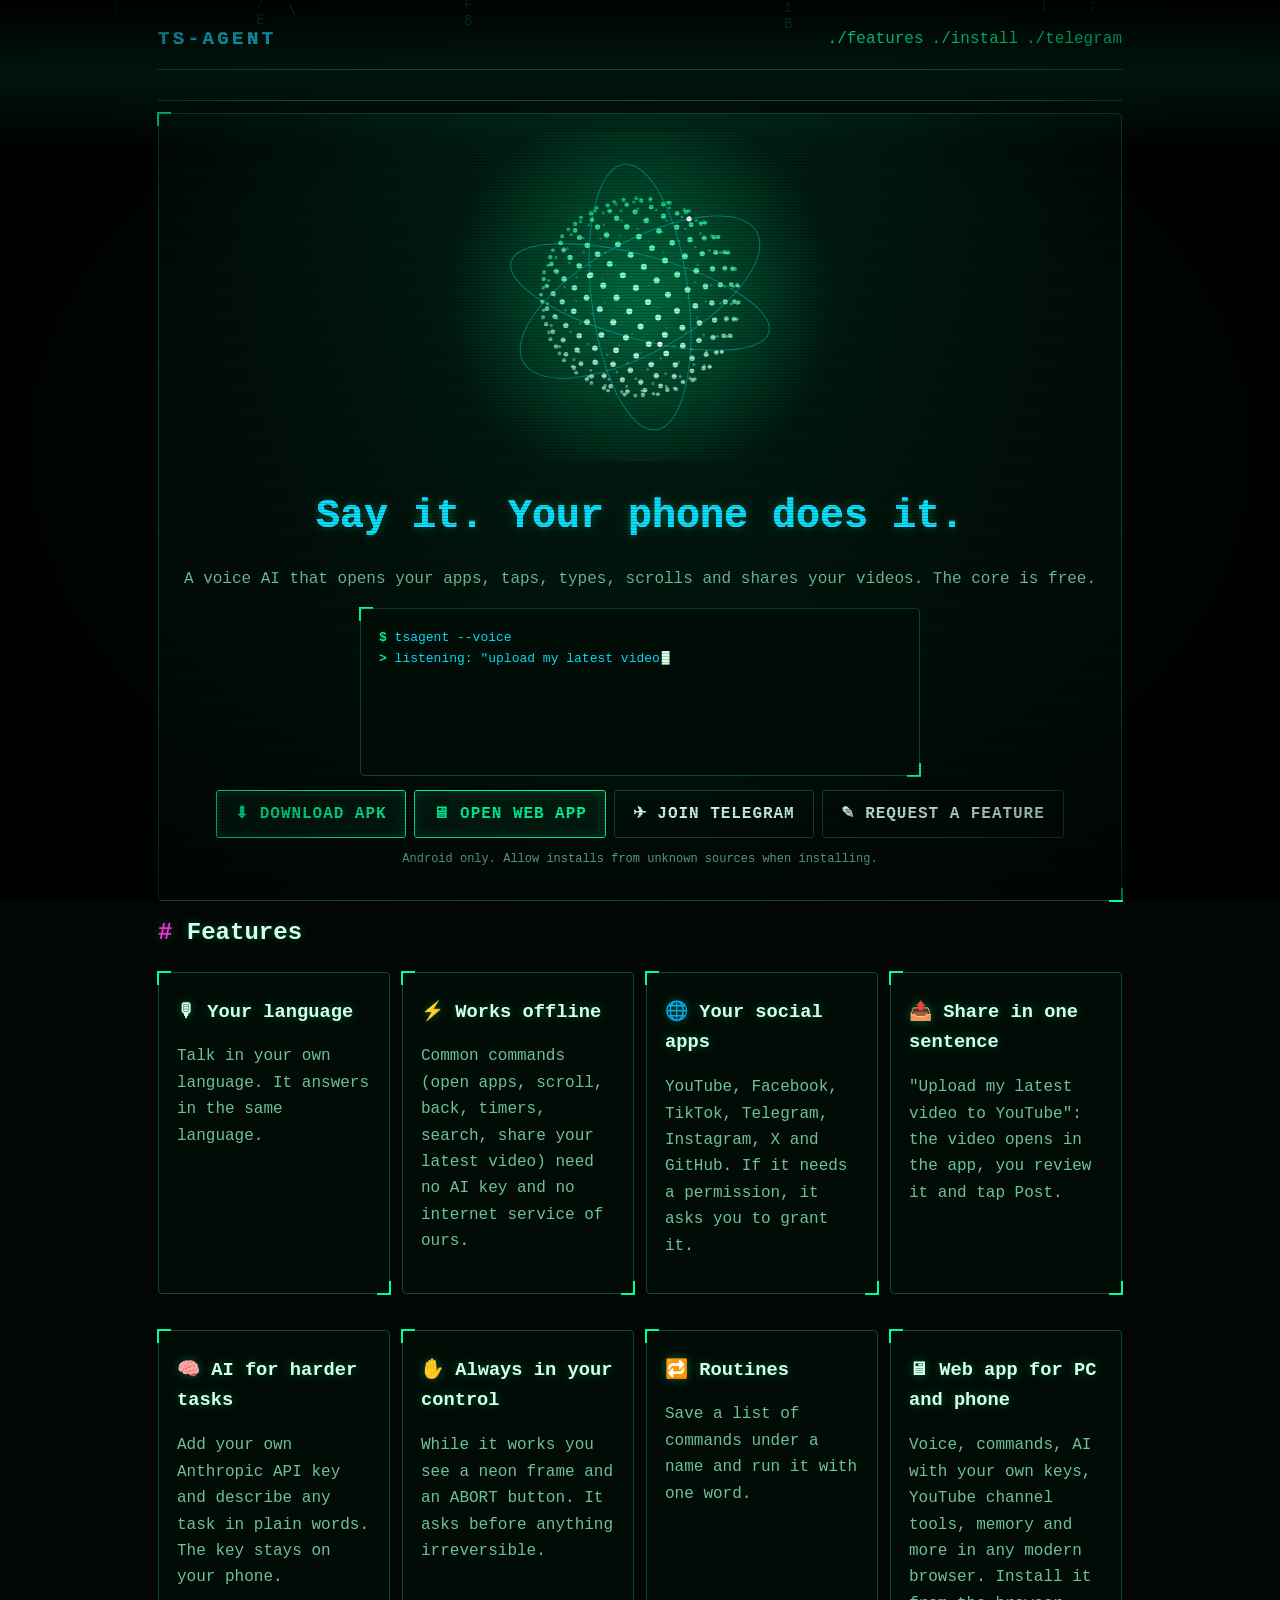
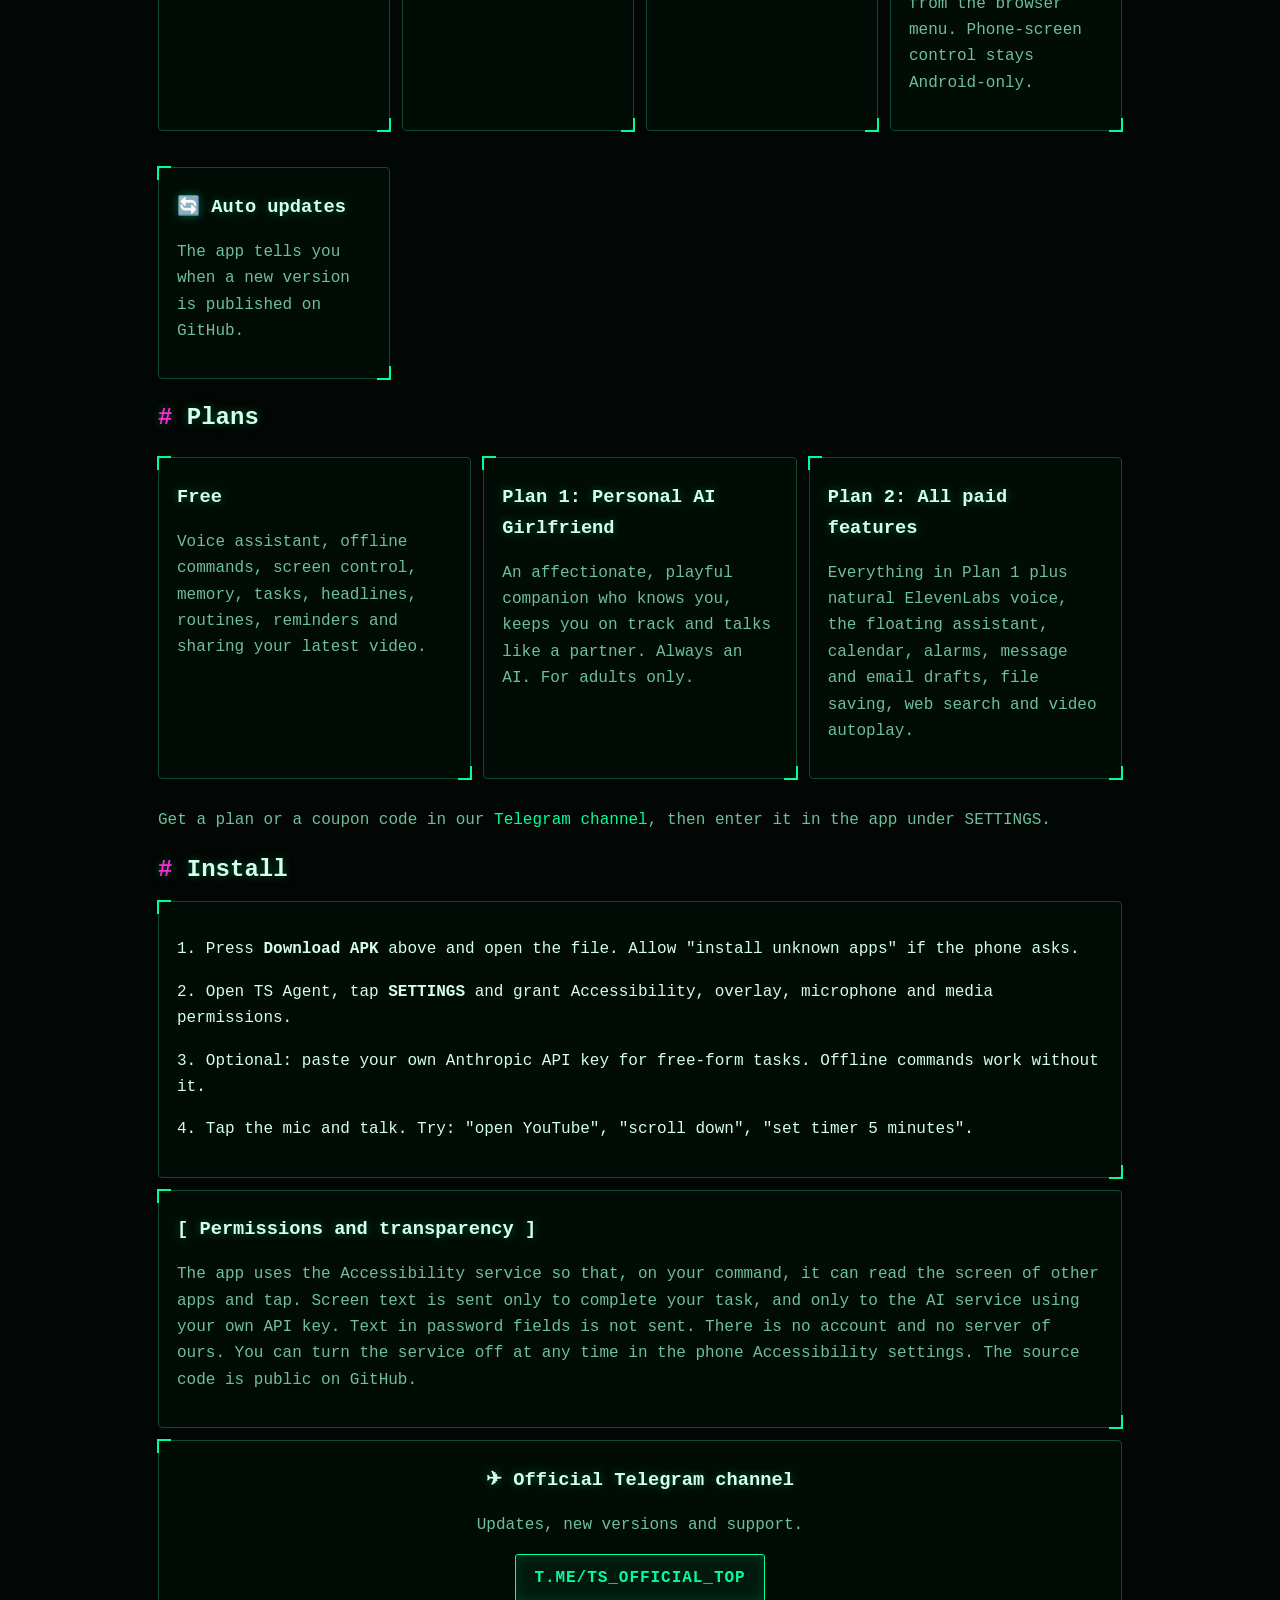
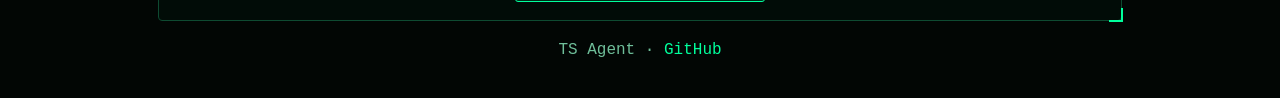
==== docs/index.html @ 76998b02 "full fixed build" ====
<!doctype html><html lang="en"><head><meta charset="utf-8"><meta name="viewport" content="width=device-width,initial-scale=1"><meta name="theme-color" content="#020604">
<link rel="icon" href="logo.png">
<title>TS Agent - voice AI for your phone</title>
<style>
:root{--line:#0e4a31;--tx:#d4ffe8;--mut:#6fbf9a;--cy:#00ff9c;--pk:#ff2bd6;--vi:#00e5ff;--gr:#00e5ff;--rd:#ff3b5c;--am:#ffb02e}
*{box-sizing:border-box}
html{scroll-behavior:smooth}
body{margin:0;font-family:ui-monospace,SFMono-Regular,Menlo,Consolas,"Courier New",monospace;color:var(--tx);background:#020604;min-height:100vh;line-height:1.65}
body:before{content:"";position:fixed;inset:0;pointer-events:none;z-index:40;background:radial-gradient(ellipse at center,transparent 55%,rgba(0,0,0,.75))}
#rain{position:fixed;inset:0;z-index:-2;opacity:.2}
.scan{position:fixed;inset:0;pointer-events:none;z-index:50;background:repeating-linear-gradient(0deg,rgba(0,0,0,.2) 0 1px,transparent 1px 3px)}
.scan:after{content:"";position:absolute;left:0;right:0;height:150px;background:linear-gradient(transparent,rgba(0,255,156,.08),transparent);animation:sweep 6s linear infinite}
@keyframes sweep{from{top:-150px}to{top:100%}}
a{color:var(--cy);text-decoration:none}a:hover{text-shadow:0 0 8px var(--cy)}
.wrap{max-width:1000px;margin:0 auto;padding:18px}
h1,h2,h3{margin:.3em 0;text-shadow:0 0 10px rgba(0,255,156,.35)}
h2:before{content:"# ";color:var(--pk)}
.mut{color:var(--mut)}
.card{background:rgba(2,14,9,.88);border:1px solid var(--line);border-radius:4px;padding:18px;margin:12px 0;position:relative;transition:.25s}
.card:before,.card:after{content:"";position:absolute;width:12px;height:12px;border:2px solid var(--cy);pointer-events:none}
.card:before{top:-2px;left:-2px;border-right:0;border-bottom:0}
.card:after{bottom:-2px;right:-2px;border-left:0;border-top:0}
.card:hover{border-color:var(--cy);box-shadow:0 0 22px rgba(0,255,156,.22)}
input,select,textarea{width:100%;padding:10px 12px;border-radius:3px;border:1px solid var(--line);background:#02100a;color:var(--cy);font:inherit;outline:0}
input:focus,select:focus,textarea:focus{border-color:var(--cy);box-shadow:0 0 12px rgba(0,255,156,.35)}
::placeholder{color:#3c7a5d}
label{display:block;margin:10px 0 4px;color:var(--mut);font-size:13px}
label:before{content:"> ";color:var(--cy)}
.btn{display:inline-block;padding:10px 18px;border-radius:3px;border:1px solid var(--cy);background:rgba(0,255,156,.06);color:var(--cy);font:inherit;font-weight:700;cursor:pointer;letter-spacing:.06em;text-transform:uppercase;transition:.2s;box-shadow:inset 0 0 12px rgba(0,255,156,.15)}
.btn:hover{background:var(--cy);color:#001a0e;box-shadow:0 0 24px rgba(0,255,156,.6);text-shadow:none}
.btn.alt{border-color:var(--pk);color:var(--pk);background:rgba(255,43,214,.06);box-shadow:inset 0 0 12px rgba(255,43,214,.15)}
.btn.alt:hover{background:var(--pk);color:#fff;box-shadow:0 0 24px rgba(255,43,214,.6)}
.btn.ghost{border-color:var(--line);color:var(--tx);background:transparent;box-shadow:none}
.btn.ghost:hover{border-color:var(--cy);color:var(--cy);background:rgba(0,255,156,.08)}
.btn.red{border-color:var(--rd);color:var(--rd);background:rgba(255,59,92,.06);box-shadow:none}
.btn.red:hover{background:var(--rd);color:#fff;box-shadow:0 0 20px rgba(255,59,92,.6)}
.btn.sm{padding:5px 11px;font-size:12px}
.err{background:rgba(255,59,92,.08);border:1px solid var(--rd);color:#ffc0cb;padding:10px;border-radius:3px;margin:10px 0}
.ok{background:rgba(0,255,156,.07);border:1px solid var(--cy);padding:10px;border-radius:3px;margin:10px 0}
.scroll{overflow-x:auto}table{width:100%;border-collapse:collapse;font-size:13px}
th,td{padding:8px;border-bottom:1px solid var(--line);text-align:left;vertical-align:middle}
th{color:var(--cy);font-weight:400}tr:hover td{background:rgba(0,255,156,.04)}
.grid{display:grid;gap:12px;grid-template-columns:repeat(auto-fit,minmax(210px,1fr))}
.tag{display:inline-block;padding:1px 10px;border-radius:2px;border:1px solid var(--cy);color:var(--cy);font-size:12px}
.row{display:flex;gap:8px;flex-wrap:wrap;align-items:center}
code{color:var(--am)}
.glitch{position:relative;display:inline-block}
.glitch:before,.glitch:after{content:attr(data-t);position:absolute;left:0;top:0;width:100%;overflow:hidden;text-shadow:none}
.glitch:before{color:var(--pk);animation:g1 3s infinite steps(1)}
.glitch:after{color:var(--vi);animation:g2 3s infinite steps(1)}
@keyframes g1{0%,90%,100%{clip-path:inset(0 0 100% 0);transform:none}91%{clip-path:inset(15% 0 60% 0);transform:translate(-4px,0)}94%{clip-path:inset(65% 0 8% 0);transform:translate(3px,0)}97%{clip-path:inset(35% 0 40% 0);transform:translate(-2px,0)}}
@keyframes g2{0%,91%,100%{clip-path:inset(100% 0 0 0);transform:none}92%{clip-path:inset(55% 0 20% 0);transform:translate(4px,0)}95%{clip-path:inset(10% 0 70% 0);transform:translate(-3px,0)}98%{clip-path:inset(75% 0 5% 0);transform:translate(2px,0)}}
.cursor:after{content:"█";margin-left:2px;animation:blink 1s steps(1) infinite}
@keyframes blink{50%{opacity:0}}
.ticker{overflow:hidden;white-space:nowrap;border-top:1px solid var(--line);border-bottom:1px solid var(--line);color:var(--mut);font-size:12px;padding:5px 0;margin:8px 0}
.ticker span{display:inline-block;padding-left:100%;animation:tick 28s linear infinite}
@keyframes tick{to{transform:translateX(-100%)}}
.term{font-size:13px;min-height:168px;white-space:pre-wrap;text-align:left}
.term b{color:var(--cy)}.term i{color:var(--vi);font-style:normal}
.fade{opacity:0;transform:translateY(14px);transition:.7s}.fade.in{opacity:1;transform:none}
@media (prefers-reduced-motion:reduce){.scan:after,.glitch:before,.glitch:after,.ticker span,.cursor:after{animation:none}}

.fade.in{opacity:1;transform:none}</style></head><body>
<canvas id="rain"></canvas><div class="scan"></div>
<div class="wrap">
<div class="row" style="justify-content:space-between;padding:6px 0">
  <b class="glitch" data-t="TS-AGENT" style="letter-spacing:.18em;font-size:19px;color:var(--cy)">TS-AGENT</b>
  <div class="row"><a href="#features">./features</a><a href="#install">./install</a><a id="tg" href="https://t.me/ts_official_top" target="_blank" rel="noopener">./telegram</a></div>
</div>
<div class="ticker"><span>ACCESS: GRANTED &nbsp;//&nbsp; NO SERVER, NO LOGIN &nbsp;//&nbsp; RUNS ON GITHUB &nbsp;//&nbsp; YOUR AI KEY STAYS ON YOUR PHONE &nbsp;//&nbsp; FREE CORE, PAID PLANS &nbsp;//&nbsp; ACCESSIBILITY BRIDGE: READY &nbsp;//&nbsp;</span></div>
<div id="notice"></div>

<div class="card" style="text-align:center;background:radial-gradient(ellipse at top,rgba(0,255,156,.12),rgba(2,14,9,.9) 70%)">
  <canvas id="orb" width="440" height="330" style="max-width:100%"></canvas>
  <h1 style="font-size:clamp(26px,6vw,40px)"><span class="glitch" data-t="Say it. Your phone does it.">Say it. Your phone does it.</span></h1>
  <p class="mut">A voice AI that opens your apps, taps, types, scrolls and shares your videos. The core is free.</p>
  <div class="card term" id="term" style="margin:14px auto;max-width:560px"></div>
  <div class="row" style="justify-content:center">
    <a class="btn" id="dl" href="#install">⬇ Download APK</a>
    <a class="btn" href="app/">🖥 Open web app</a>
    <a class="btn ghost" id="tg2" href="https://t.me/ts_official_top" target="_blank" rel="noopener">✈ Join Telegram</a>
    <a class="btn ghost" id="req" href="#" target="_blank" rel="noopener">✎ Request a feature</a>
  </div>
  <p class="mut" id="dlmeta" style="font-size:12px">Android only. Allow installs from unknown sources when installing.</p>
</div>

<h2 id="features">Features</h2>
<div class="grid">
  <div class="card"><h3>🎙 Your language</h3><p class="mut">Talk in your own language. It answers in the same language.</p></div>
  <div class="card"><h3>⚡ Works offline</h3><p class="mut">Common commands (open apps, scroll, back, timers, search, share your latest video) need no AI key and no internet service of ours.</p></div>
  <div class="card"><h3>🌐 Your social apps</h3><p class="mut">YouTube, Facebook, TikTok, Telegram, Instagram, X and GitHub. If it needs a permission, it asks you to grant it.</p></div>
  <div class="card"><h3>📤 Share in one sentence</h3><p class="mut">"Upload my latest video to YouTube": the video opens in the app, you review it and tap Post.</p></div>
  <div class="card"><h3>🧠 AI for harder tasks</h3><p class="mut">Add your own Anthropic API key and describe any task in plain words. The key stays on your phone.</p></div>
  <div class="card"><h3>✋ Always in your control</h3><p class="mut">While it works you see a neon frame and an ABORT button. It asks before anything irreversible.</p></div>
  <div class="card"><h3>🔁 Routines</h3><p class="mut">Save a list of commands under a name and run it with one word.</p></div>
  <div class="card"><h3>🖥 Web app for PC and phone</h3><p class="mut">Voice, commands, AI with your own keys, YouTube channel tools, memory and more in any modern browser. Install it from the browser menu. Phone-screen control stays Android-only.</p></div>
  <div class="card"><h3>🔄 Auto updates</h3><p class="mut">The app tells you when a new version is published on GitHub.</p></div>
</div>

<h2 id="plans">Plans</h2>
<div class="grid">
  <div class="card"><h3>Free</h3><p class="mut">Voice assistant, offline commands, screen control, memory, tasks, headlines, routines, reminders and sharing your latest video.</p></div>
  <div class="card"><h3>Plan 1: Personal AI Girlfriend</h3><p class="mut">An affectionate, playful companion who knows you, keeps you on track and talks like a partner. Always an AI. For adults only.</p></div>
  <div class="card"><h3>Plan 2: All paid features</h3><p class="mut">Everything in Plan 1 plus natural ElevenLabs voice, the floating assistant, calendar, alarms, message and email drafts, file saving, web search and video autoplay.</p></div>
</div>
<p class="mut">Get a plan or a coupon code in our <a href="https://t.me/ts_official_top" target="_blank" rel="noopener">Telegram channel</a>, then enter it in the app under SETTINGS.</p>

<h2 id="install">Install</h2>
<div class="card">
  <p>1. Press <b>Download APK</b> above and open the file. Allow "install unknown apps" if the phone asks.</p>
  <p>2. Open TS Agent, tap <b>SETTINGS</b> and grant Accessibility, overlay, microphone and media permissions.</p>
  <p>3. Optional: paste your own Anthropic API key for free-form tasks. Offline commands work without it.</p>
  <p>4. Tap the mic and talk. Try: "open YouTube", "scroll down", "set timer 5 minutes".</p>
</div>

<div class="card">
  <h3>[ Permissions and transparency ]</h3>
  <p class="mut">The app uses the Accessibility service so that, on your command, it can read the screen of other apps and tap. Screen text is sent only to complete your task, and only to the AI service using your own API key. Text in password fields is not sent. There is no account and no server of ours. You can turn the service off at any time in the phone Accessibility settings. The source code is public on GitHub.</p>
</div>
<div class="card" style="text-align:center"><h3>✈ Official Telegram channel</h3><p class="mut">Updates, new versions and support.</p><a class="btn" id="tg3" href="https://t.me/ts_official_top" target="_blank" rel="noopener">t.me/ts_official_top</a></div>
<p class="mut" style="text-align:center">TS Agent · <a id="repo" href="#" target="_blank" rel="noopener">GitHub</a></p>
</div>
<script>
const REPO = 'OWNER/REPO';   // <- your GitHub repo, for example 'trust/ts-agent'
// rain
(function(){if(matchMedia('(prefers-reduced-motion:reduce)').matches)return;
const c=document.getElementById('rain'),x=c.getContext('2d');let W,H,cols,drops;const G='01{}<>/\\|=+*#$%&ABCDEF789:;'.split('');
function rs(){W=c.width=innerWidth;H=c.height=innerHeight;cols=Math.ceil(W/16);drops=Array.from({length:cols},()=>Math.random()*-50);}
rs();addEventListener('resize',rs);
setInterval(()=>{x.fillStyle='rgba(2,6,4,.14)';x.fillRect(0,0,W,H);x.font='14px monospace';
for(let i=0;i<cols;i++){x.fillStyle=Math.random()>.975?'#d4ffe8':'#00ff9c';x.fillText(G[Math.random()*G.length|0],i*16,drops[i]*16);
if(drops[i]*16>H&&Math.random()>.975)drops[i]=0;drops[i]+=1;}},60);})();
// orb
const c=document.getElementById('orb'),x=c.getContext('2d');let t=0;const P=[];
for(let i=0;i<320;i++){const y=1-2*(i+.5)/320,r=Math.sqrt(1-y*y),th=i*2.399963;P.push([Math.cos(th)*r,y,Math.sin(th)*r]);}
function f(){t+=.012;const W=c.width,H=c.height,R=H*.3,cx=W/2,cy=H/2,ca=Math.cos(t),sa=Math.sin(t),ct=Math.cos(.4),st=Math.sin(.4);x.clearRect(0,0,W,H);
const g=x.createRadialGradient(cx,cy,R*.2,cx,cy,R*2);g.addColorStop(0,'rgba(0,255,156,.32)');g.addColorStop(1,'rgba(0,255,156,0)');x.fillStyle=g;x.fillRect(0,0,W,H);
for(let k=0;k<3;k++){x.save();x.translate(cx,cy);x.rotate(t*(.3+.15*k)+k*1.05);x.strokeStyle='rgba(0,229,255,.4)';x.lineWidth=1;x.beginPath();x.ellipse(0,0,R*1.35,R*(.42+.07*k),0,0,7);x.stroke();
const a=t*(1.5+.5*k);x.fillStyle='#fff';x.beginPath();x.arc(R*1.35*Math.cos(a),R*(.42+.07*k)*Math.sin(a),2.6,0,7);x.fill();x.restore();}
for(const p of P){const X=p[0]*ca+p[2]*sa,Z1=-p[0]*sa+p[2]*ca,Y=p[1]*ct-Z1*st,Z=p[1]*st+Z1*ct,d=(Z+1)/2,m=(p[1]+1)/2;
x.fillStyle=`rgba(${207*m|0},255,${156+76*m|0},${.2+.8*d})`;x.beginPath();x.arc(cx+X*R,cy+Y*R,.9+2.2*d,0,7);x.fill();}
requestAnimationFrame(f);}f();
// terminal demo
const L=[['$ ','tsagent --voice'],['> ','listening: "upload my latest video to YouTube"'],['> ','[share_media] YouTube ........ OK'],['> ','[confirm] publish now? y/n'],['> ','DONE ✓']];
const term=document.getElementById('term');let li=0,ci=0,out='';
function step(){if(li>=L.length){setTimeout(()=>{li=0;ci=0;out='';step()},4200);return}
const [p,s]=L[li];if(ci===0)out+=(li?'\n':'')+'<b>'+p+'</b>';
if(ci<s.length){ci++;term.innerHTML=out+'<i>'+s.slice(0,ci).replace(/</g,'&lt;')+'</i><span class="cursor"></span>';setTimeout(step,26)}
else{out+='<i>'+s.replace(/</g,'&lt;')+'</i>';li++;ci=0;setTimeout(step,420)}}
step();
// GitHub: latest release, notice, links (no server of ours)
if(!REPO.startsWith('OWNER')){
  const gh='https://github.com/'+REPO;
  document.getElementById('repo').href=gh;
  document.getElementById('req').href=gh+'/issues/new';
  const dl=document.getElementById('dl'),meta=document.getElementById('dlmeta');
  dl.href=gh+'/releases/latest';
  fetch('https://api.github.com/repos/'+REPO+'/releases/latest').then(r=>r.ok?r.json():null).then(j=>{
    if(!j)return;const a=(j.assets||[]).find(x=>x.name.endsWith('.apk'));
    if(a){dl.href=a.browser_download_url;dl.textContent='⬇ Download APK '+j.tag_name;
      meta.textContent=(a.size/1048576).toFixed(1)+' MB · '+a.download_count+' downloads · '+new Date(j.published_at).toLocaleDateString();}
  }).catch(()=>{});
  fetch('notice.json').then(r=>r.ok?r.json():null).then(j=>{
    if(j&&j.notice){const n=document.getElementById('notice');n.className='ok';n.textContent='[NOTICE] '+j.notice;}
  }).catch(()=>{});
}
const io=new IntersectionObserver(es=>es.forEach(e=>{if(e.isIntersecting){e.target.classList.add('in');io.unobserve(e.target)}}),{threshold:.12});
document.querySelectorAll('.card').forEach((el,i)=>{el.classList.add('fade');el.style.transitionDelay=(i%4)*70+'ms';io.observe(el)});
</script></body></html>
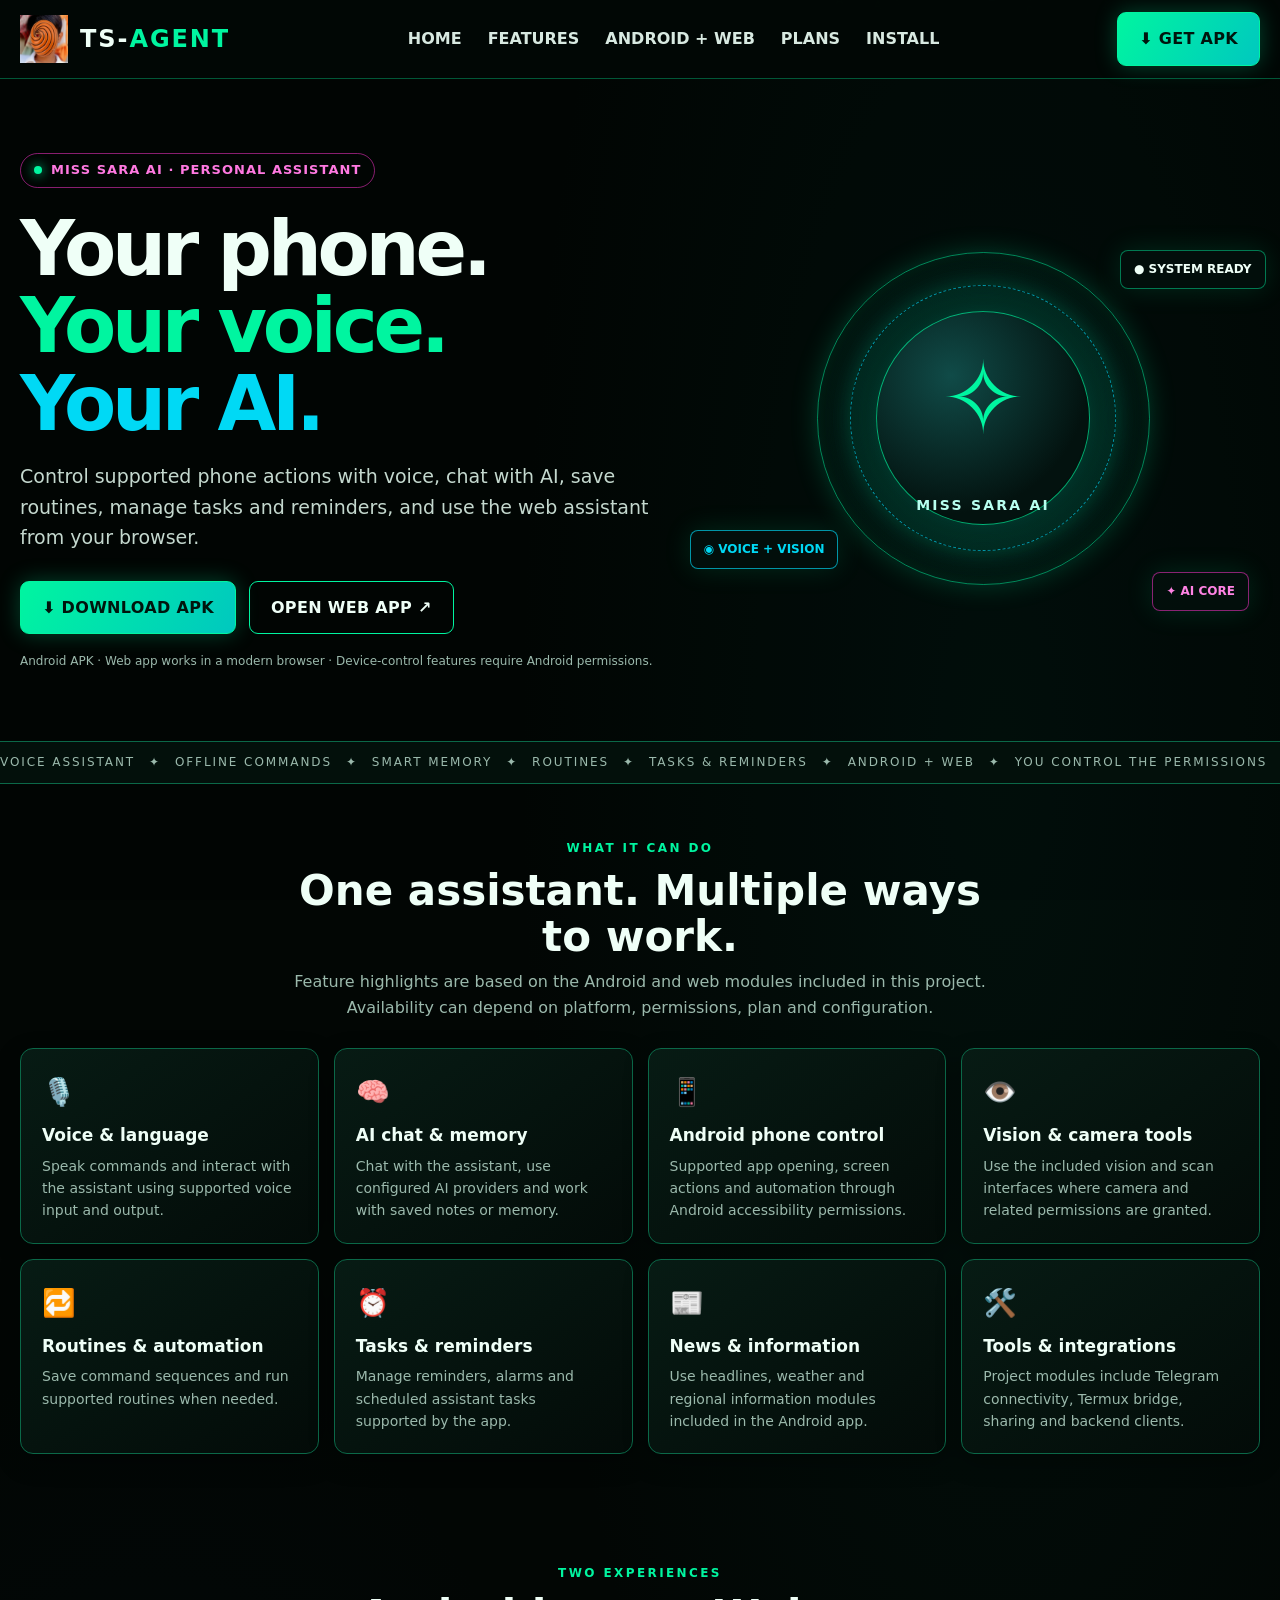
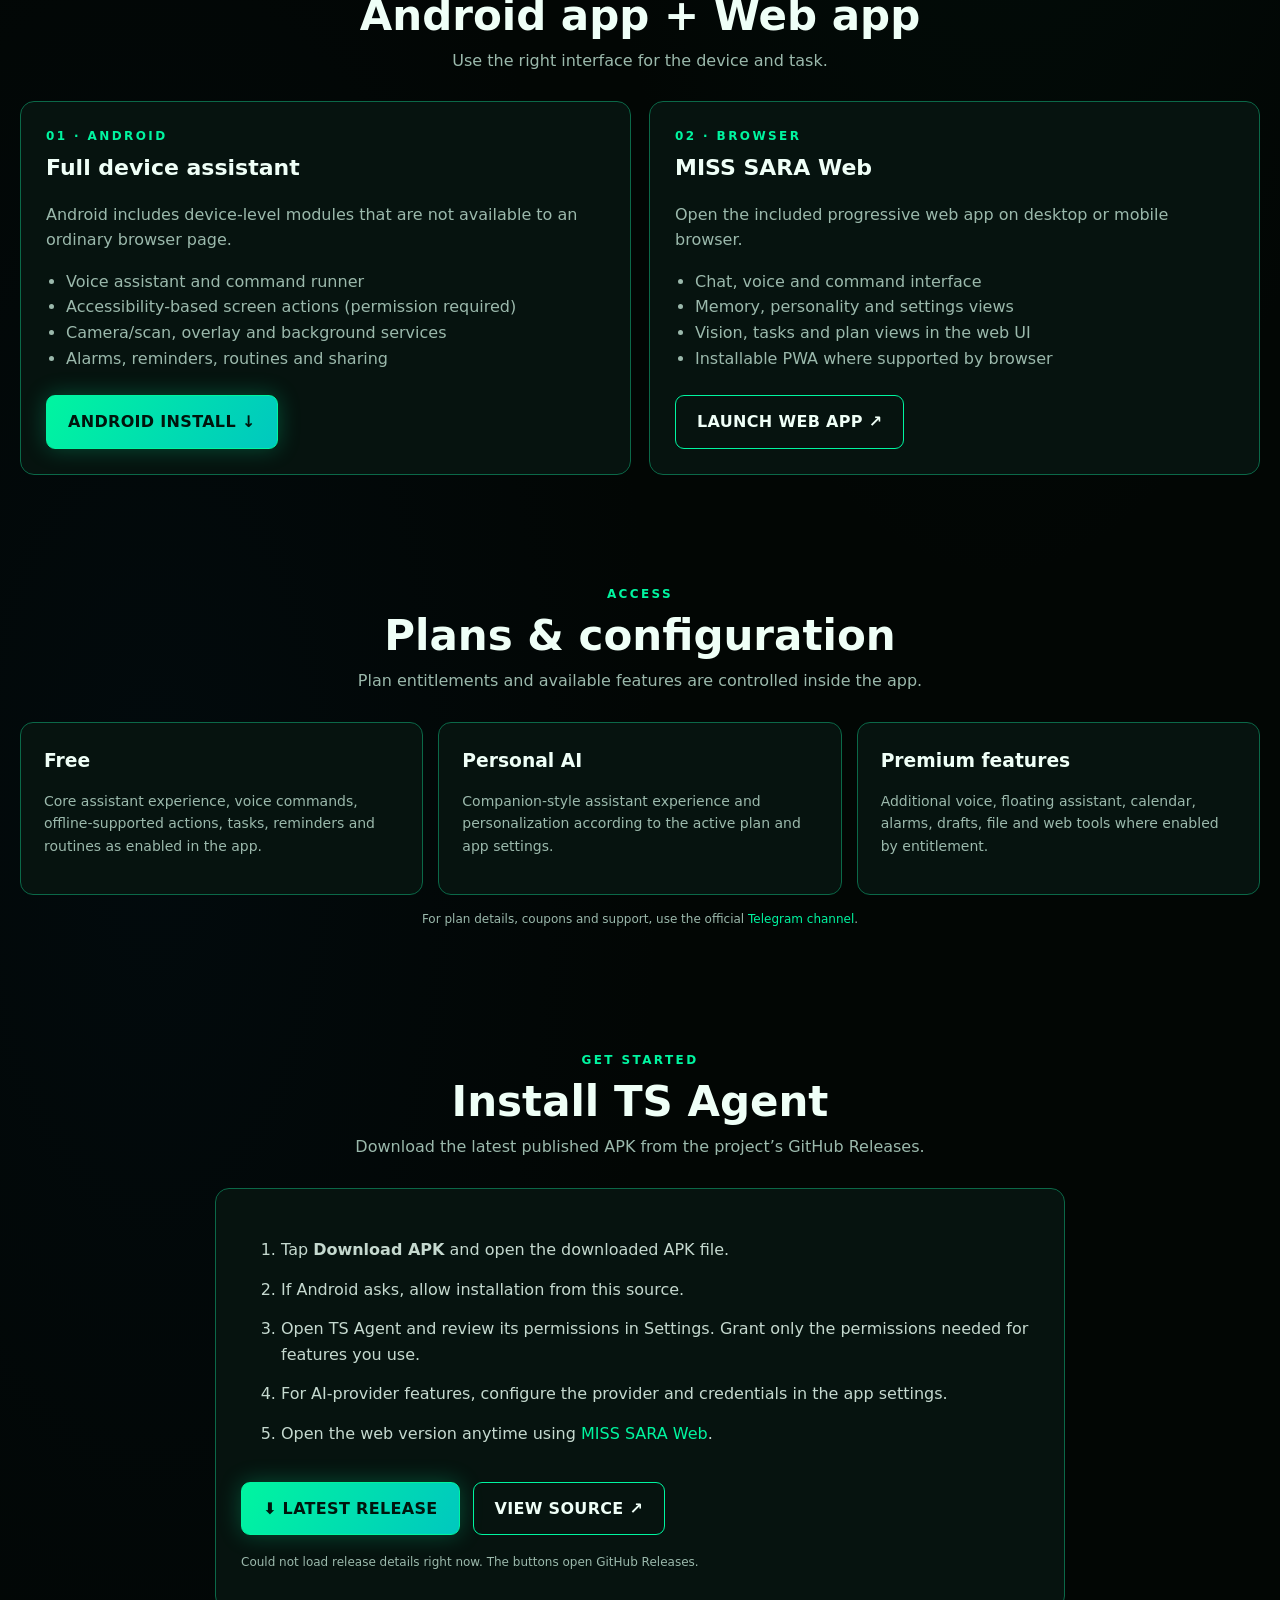
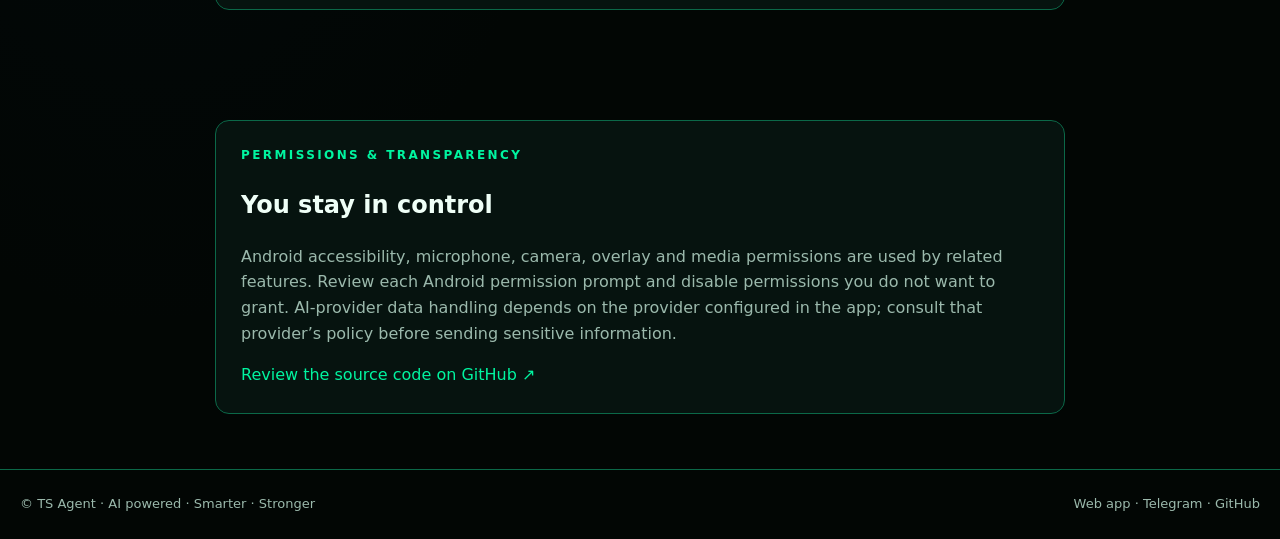
==== commit 39694fac: "latest fixes" ====
--- a/docs/index.html
+++ b/docs/index.html
@@ -1,169 +1,47 @@
-<!doctype html><html lang="en"><head><meta charset="utf-8"><meta name="viewport" content="width=device-width,initial-scale=1"><meta name="theme-color" content="#020604">
-<link rel="icon" href="logo.png">
-<title>TS Agent - voice AI for your phone</title>
+<!doctype html>
+<html lang="en">
+<head>
+<meta charset="utf-8"><meta name="viewport" content="width=device-width,initial-scale=1,viewport-fit=cover">
+<meta name="theme-color" content="#020604"><meta name="description" content="TS Agent — voice AI assistant for Android and web. Voice commands, routines, memory, tasks and AI tools.">
+<link rel="icon" href="logo.png"><title>TS-AGENT — Your phone. Your voice. Your AI.</title>
 <style>
-:root{--line:#0e4a31;--tx:#d4ffe8;--mut:#6fbf9a;--cy:#00ff9c;--pk:#ff2bd6;--vi:#00e5ff;--gr:#00e5ff;--rd:#ff3b5c;--am:#ffb02e}
-*{box-sizing:border-box}
-html{scroll-behavior:smooth}
-body{margin:0;font-family:ui-monospace,SFMono-Regular,Menlo,Consolas,"Courier New",monospace;color:var(--tx);background:#020604;min-height:100vh;line-height:1.65}
-body:before{content:"";position:fixed;inset:0;pointer-events:none;z-index:40;background:radial-gradient(ellipse at center,transparent 55%,rgba(0,0,0,.75))}
-#rain{position:fixed;inset:0;z-index:-2;opacity:.2}
-.scan{position:fixed;inset:0;pointer-events:none;z-index:50;background:repeating-linear-gradient(0deg,rgba(0,0,0,.2) 0 1px,transparent 1px 3px)}
-.scan:after{content:"";position:absolute;left:0;right:0;height:150px;background:linear-gradient(transparent,rgba(0,255,156,.08),transparent);animation:sweep 6s linear infinite}
-@keyframes sweep{from{top:-150px}to{top:100%}}
-a{color:var(--cy);text-decoration:none}a:hover{text-shadow:0 0 8px var(--cy)}
-.wrap{max-width:1000px;margin:0 auto;padding:18px}
-h1,h2,h3{margin:.3em 0;text-shadow:0 0 10px rgba(0,255,156,.35)}
-h2:before{content:"# ";color:var(--pk)}
-.mut{color:var(--mut)}
-.card{background:rgba(2,14,9,.88);border:1px solid var(--line);border-radius:4px;padding:18px;margin:12px 0;position:relative;transition:.25s}
-.card:before,.card:after{content:"";position:absolute;width:12px;height:12px;border:2px solid var(--cy);pointer-events:none}
-.card:before{top:-2px;left:-2px;border-right:0;border-bottom:0}
-.card:after{bottom:-2px;right:-2px;border-left:0;border-top:0}
-.card:hover{border-color:var(--cy);box-shadow:0 0 22px rgba(0,255,156,.22)}
-input,select,textarea{width:100%;padding:10px 12px;border-radius:3px;border:1px solid var(--line);background:#02100a;color:var(--cy);font:inherit;outline:0}
-input:focus,select:focus,textarea:focus{border-color:var(--cy);box-shadow:0 0 12px rgba(0,255,156,.35)}
-::placeholder{color:#3c7a5d}
-label{display:block;margin:10px 0 4px;color:var(--mut);font-size:13px}
-label:before{content:"> ";color:var(--cy)}
-.btn{display:inline-block;padding:10px 18px;border-radius:3px;border:1px solid var(--cy);background:rgba(0,255,156,.06);color:var(--cy);font:inherit;font-weight:700;cursor:pointer;letter-spacing:.06em;text-transform:uppercase;transition:.2s;box-shadow:inset 0 0 12px rgba(0,255,156,.15)}
-.btn:hover{background:var(--cy);color:#001a0e;box-shadow:0 0 24px rgba(0,255,156,.6);text-shadow:none}
-.btn.alt{border-color:var(--pk);color:var(--pk);background:rgba(255,43,214,.06);box-shadow:inset 0 0 12px rgba(255,43,214,.15)}
-.btn.alt:hover{background:var(--pk);color:#fff;box-shadow:0 0 24px rgba(255,43,214,.6)}
-.btn.ghost{border-color:var(--line);color:var(--tx);background:transparent;box-shadow:none}
-.btn.ghost:hover{border-color:var(--cy);color:var(--cy);background:rgba(0,255,156,.08)}
-.btn.red{border-color:var(--rd);color:var(--rd);background:rgba(255,59,92,.06);box-shadow:none}
-.btn.red:hover{background:var(--rd);color:#fff;box-shadow:0 0 20px rgba(255,59,92,.6)}
-.btn.sm{padding:5px 11px;font-size:12px}
-.err{background:rgba(255,59,92,.08);border:1px solid var(--rd);color:#ffc0cb;padding:10px;border-radius:3px;margin:10px 0}
-.ok{background:rgba(0,255,156,.07);border:1px solid var(--cy);padding:10px;border-radius:3px;margin:10px 0}
-.scroll{overflow-x:auto}table{width:100%;border-collapse:collapse;font-size:13px}
-th,td{padding:8px;border-bottom:1px solid var(--line);text-align:left;vertical-align:middle}
-th{color:var(--cy);font-weight:400}tr:hover td{background:rgba(0,255,156,.04)}
-.grid{display:grid;gap:12px;grid-template-columns:repeat(auto-fit,minmax(210px,1fr))}
-.tag{display:inline-block;padding:1px 10px;border-radius:2px;border:1px solid var(--cy);color:var(--cy);font-size:12px}
-.row{display:flex;gap:8px;flex-wrap:wrap;align-items:center}
-code{color:var(--am)}
-.glitch{position:relative;display:inline-block}
-.glitch:before,.glitch:after{content:attr(data-t);position:absolute;left:0;top:0;width:100%;overflow:hidden;text-shadow:none}
-.glitch:before{color:var(--pk);animation:g1 3s infinite steps(1)}
-.glitch:after{color:var(--vi);animation:g2 3s infinite steps(1)}
-@keyframes g1{0%,90%,100%{clip-path:inset(0 0 100% 0);transform:none}91%{clip-path:inset(15% 0 60% 0);transform:translate(-4px,0)}94%{clip-path:inset(65% 0 8% 0);transform:translate(3px,0)}97%{clip-path:inset(35% 0 40% 0);transform:translate(-2px,0)}}
-@keyframes g2{0%,91%,100%{clip-path:inset(100% 0 0 0);transform:none}92%{clip-path:inset(55% 0 20% 0);transform:translate(4px,0)}95%{clip-path:inset(10% 0 70% 0);transform:translate(-3px,0)}98%{clip-path:inset(75% 0 5% 0);transform:translate(2px,0)}}
-.cursor:after{content:"█";margin-left:2px;animation:blink 1s steps(1) infinite}
-@keyframes blink{50%{opacity:0}}
-.ticker{overflow:hidden;white-space:nowrap;border-top:1px solid var(--line);border-bottom:1px solid var(--line);color:var(--mut);font-size:12px;padding:5px 0;margin:8px 0}
-.ticker span{display:inline-block;padding-left:100%;animation:tick 28s linear infinite}
-@keyframes tick{to{transform:translateX(-100%)}}
-.term{font-size:13px;min-height:168px;white-space:pre-wrap;text-align:left}
-.term b{color:var(--cy)}.term i{color:var(--vi);font-style:normal}
-.fade{opacity:0;transform:translateY(14px);transition:.7s}.fade.in{opacity:1;transform:none}
-@media (prefers-reduced-motion:reduce){.scan:after,.glitch:before,.glitch:after,.ticker span,.cursor:after{animation:none}}
-
-.fade.in{opacity:1;transform:none}</style></head><body>
-<canvas id="rain"></canvas><div class="scan"></div>
-<div class="wrap">
-<div class="row" style="justify-content:space-between;padding:6px 0">
-  <b class="glitch" data-t="TS-AGENT" style="letter-spacing:.18em;font-size:19px;color:var(--cy)">TS-AGENT</b>
-  <div class="row"><a href="#features">./features</a><a href="#install">./install</a><a id="tg" href="https://t.me/ts_official_top" target="_blank" rel="noopener">./telegram</a></div>
-</div>
-<div class="ticker"><span>ACCESS: GRANTED &nbsp;//&nbsp; NO SERVER, NO LOGIN &nbsp;//&nbsp; RUNS ON GITHUB &nbsp;//&nbsp; YOUR AI KEY STAYS ON YOUR PHONE &nbsp;//&nbsp; FREE CORE, PAID PLANS &nbsp;//&nbsp; ACCESSIBILITY BRIDGE: READY &nbsp;//&nbsp;</span></div>
-<div id="notice"></div>
-
-<div class="card" style="text-align:center;background:radial-gradient(ellipse at top,rgba(0,255,156,.12),rgba(2,14,9,.9) 70%)">
-  <canvas id="orb" width="440" height="330" style="max-width:100%"></canvas>
-  <h1 style="font-size:clamp(26px,6vw,40px)"><span class="glitch" data-t="Say it. Your phone does it.">Say it. Your phone does it.</span></h1>
-  <p class="mut">A voice AI that opens your apps, taps, types, scrolls and shares your videos. The core is free.</p>
-  <div class="card term" id="term" style="margin:14px auto;max-width:560px"></div>
-  <div class="row" style="justify-content:center">
-    <a class="btn" id="dl" href="#install">⬇ Download APK</a>
-    <a class="btn" href="app/">🖥 Open web app</a>
-    <a class="btn ghost" id="tg2" href="https://t.me/ts_official_top" target="_blank" rel="noopener">✈ Join Telegram</a>
-    <a class="btn ghost" id="req" href="#" target="_blank" rel="noopener">✎ Request a feature</a>
-  </div>
-  <p class="mut" id="dlmeta" style="font-size:12px">Android only. Allow installs from unknown sources when installing.</p>
-</div>
-
-<h2 id="features">Features</h2>
-<div class="grid">
-  <div class="card"><h3>🎙 Your language</h3><p class="mut">Talk in your own language. It answers in the same language.</p></div>
-  <div class="card"><h3>⚡ Works offline</h3><p class="mut">Common commands (open apps, scroll, back, timers, search, share your latest video) need no AI key and no internet service of ours.</p></div>
-  <div class="card"><h3>🌐 Your social apps</h3><p class="mut">YouTube, Facebook, TikTok, Telegram, Instagram, X and GitHub. If it needs a permission, it asks you to grant it.</p></div>
-  <div class="card"><h3>📤 Share in one sentence</h3><p class="mut">"Upload my latest video to YouTube": the video opens in the app, you review it and tap Post.</p></div>
-  <div class="card"><h3>🧠 AI for harder tasks</h3><p class="mut">Add your own Anthropic API key and describe any task in plain words. The key stays on your phone.</p></div>
-  <div class="card"><h3>✋ Always in your control</h3><p class="mut">While it works you see a neon frame and an ABORT button. It asks before anything irreversible.</p></div>
-  <div class="card"><h3>🔁 Routines</h3><p class="mut">Save a list of commands under a name and run it with one word.</p></div>
-  <div class="card"><h3>🖥 Web app for PC and phone</h3><p class="mut">Voice, commands, AI with your own keys, YouTube channel tools, memory and more in any modern browser. Install it from the browser menu. Phone-screen control stays Android-only.</p></div>
-  <div class="card"><h3>🔄 Auto updates</h3><p class="mut">The app tells you when a new version is published on GitHub.</p></div>
-</div>
-
-<h2 id="plans">Plans</h2>
-<div class="grid">
-  <div class="card"><h3>Free</h3><p class="mut">Voice assistant, offline commands, screen control, memory, tasks, headlines, routines, reminders and sharing your latest video.</p></div>
-  <div class="card"><h3>Plan 1: Personal AI Girlfriend</h3><p class="mut">An affectionate, playful companion who knows you, keeps you on track and talks like a partner. Always an AI. For adults only.</p></div>
-  <div class="card"><h3>Plan 2: All paid features</h3><p class="mut">Everything in Plan 1 plus natural ElevenLabs voice, the floating assistant, calendar, alarms, message and email drafts, file saving, web search and video autoplay.</p></div>
-</div>
-<p class="mut">Get a plan or a coupon code in our <a href="https://t.me/ts_official_top" target="_blank" rel="noopener">Telegram channel</a>, then enter it in the app under SETTINGS.</p>
-
-<h2 id="install">Install</h2>
-<div class="card">
-  <p>1. Press <b>Download APK</b> above and open the file. Allow "install unknown apps" if the phone asks.</p>
-  <p>2. Open TS Agent, tap <b>SETTINGS</b> and grant Accessibility, overlay, microphone and media permissions.</p>
-  <p>3. Optional: paste your own Anthropic API key for free-form tasks. Offline commands work without it.</p>
-  <p>4. Tap the mic and talk. Try: "open YouTube", "scroll down", "set timer 5 minutes".</p>
-</div>
-
-<div class="card">
-  <h3>[ Permissions and transparency ]</h3>
-  <p class="mut">The app uses the Accessibility service so that, on your command, it can read the screen of other apps and tap. Screen text is sent only to complete your task, and only to the AI service using your own API key. Text in password fields is not sent. There is no account and no server of ours. You can turn the service off at any time in the phone Accessibility settings. The source code is public on GitHub.</p>
-</div>
-<div class="card" style="text-align:center"><h3>✈ Official Telegram channel</h3><p class="mut">Updates, new versions and support.</p><a class="btn" id="tg3" href="https://t.me/ts_official_top" target="_blank" rel="noopener">t.me/ts_official_top</a></div>
-<p class="mut" style="text-align:center">TS Agent · <a id="repo" href="#" target="_blank" rel="noopener">GitHub</a></p>
-</div>
+:root{--bg:#020604;--panel:#06130f;--line:#0b6848;--green:#00f5a0;--cyan:#00d9f5;--pink:#ff36ce;--gold:#ffd83d;--text:#effff7;--muted:#9bb9ac;--shadow:0 0 28px #00f5a022}*{box-sizing:border-box}html{scroll-behavior:smooth}body{margin:0;background:radial-gradient(ellipse at 78% 20%,#003e302e,transparent 34%),radial-gradient(ellipse at 12% 65%,#001d352e,transparent 32%),var(--bg);color:var(--text);font:16px/1.6 system-ui,-apple-system,Segoe UI,sans-serif;overflow-x:hidden}a{color:inherit;text-decoration:none}button,a{ -webkit-tap-highlight-color:transparent}.shell{width:min(1240px,calc(100% - 40px));margin:auto}.top{position:sticky;top:0;z-index:20;background:#020806eF;backdrop-filter:blur(14px);border-bottom:1px solid #00f5a055}.nav{min-height:78px;display:flex;align-items:center;justify-content:space-between;gap:20px}.brand{display:flex;align-items:center;gap:12px;font-weight:900;letter-spacing:.08em;font-size:24px}.brand img{width:48px;height:48px;object-fit:contain}.brand em{font-style:normal;color:var(--green)}.navlinks{display:flex;gap:26px;align-items:center;color:#d8e9e1;font-weight:650}.navlinks a:hover{color:var(--green)}.btn{display:inline-flex;align-items:center;justify-content:center;gap:10px;padding:13px 21px;border:1px solid var(--green);border-radius:9px;background:linear-gradient(120deg,#00f5a0,#00c8bf);color:#00150d;font-weight:900;letter-spacing:.02em;box-shadow:0 0 22px #00f5a044;transition:.2s}.btn:hover{transform:translateY(-2px);box-shadow:0 0 30px #00f5a077}.btn.outline{background:transparent;color:var(--text);box-shadow:none}.btn.outline:hover{color:var(--green);border-color:var(--cyan)}.hero{display:grid;grid-template-columns:1.08fr .92fr;align-items:center;gap:36px;padding:74px 0 58px;min-height:570px}.eyebrow{display:inline-flex;align-items:center;gap:9px;border:1px solid #ff36ce88;border-radius:99px;padding:6px 13px;color:#ff79e1;font-weight:800;font-size:13px;letter-spacing:.08em}.dot{width:8px;height:8px;border-radius:50%;background:var(--green);box-shadow:0 0 12px var(--green)}h1{font-size:clamp(42px,6.3vw,76px);line-height:1.02;letter-spacing:-.055em;margin:22px 0 18px}h1 .g{color:var(--green)}h1 .c{color:var(--cyan)}.lead{max-width:650px;color:#c4d8ce;font-size:clamp(16px,2vw,19px)}.actions{display:flex;gap:13px;flex-wrap:wrap;margin:28px 0 18px}.smallnote{font-size:12px;color:var(--muted)}.visual{min-height:420px;display:grid;place-items:center;position:relative}.core{width:min(370px,75vw);aspect-ratio:1;border-radius:50%;display:grid;place-items:center;position:relative;background:radial-gradient(circle,#00f5a033 0 18%,#00d9f511 42%,transparent 68%)}.core:before,.core:after{content:"";position:absolute;inset:5%;border:1px solid #00f5a088;border-radius:50%;box-shadow:0 0 28px #00f5a033,inset 0 0 30px #00f5a022;animation:spin 18s linear infinite}.core:after{inset:14%;border-color:#00d9f5aa;border-style:dashed;animation-direction:reverse;animation-duration:28s}.avatar{width:58%;aspect-ratio:1;border-radius:50%;display:grid;place-items:center;text-align:center;border:1px solid #00f5a0aa;background:radial-gradient(circle at 35% 30%,#104b48,#03120f 68%);box-shadow:0 0 55px #00f5a044;color:var(--green);font-size:clamp(60px,9vw,100px)}.avatar span{display:block;font-size:14px;letter-spacing:.16em;font-weight:900;color:#b8fff0}.orbit-label{position:absolute;padding:9px 13px;border:1px solid #00f5a077;border-radius:8px;background:#03100de8;font-size:12px;font-weight:800;box-shadow:var(--shadow)}.l1{top:10%;right:-1%}.l2{bottom:14%;left:-3%;border-color:#00d9f5aa;color:var(--cyan)}.l3{bottom:4%;right:2%;border-color:#ff36ce88;color:#ff83e4}@keyframes spin{to{transform:rotate(360deg)}}.ticker{border-block:1px solid #0b6848;background:#03100b;padding:11px 0;overflow:hidden;color:#9bb9ac;font-size:12px;letter-spacing:.16em;white-space:nowrap}.ticker span{display:inline-block;min-width:100%;animation:marquee 28s linear infinite}@keyframes marquee{to{transform:translateX(-100%)}}section{padding:55px 0}.sectionhead{text-align:center;margin:0 auto 28px;max-width:700px}.kicker{color:var(--green);font-size:12px;font-weight:900;letter-spacing:.2em;text-transform:uppercase}.sectionhead h2{font-size:clamp(28px,4vw,42px);line-height:1.1;margin:9px 0}.sectionhead p{color:var(--muted);margin:0}.grid{display:grid;grid-template-columns:repeat(4,1fr);gap:15px}.feature{border:1px solid #0b6848;background:linear-gradient(145deg,#071b14,#030b08);border-radius:13px;padding:21px;min-height:180px;transition:.22s;box-shadow:0 8px 24px #0005}.feature:hover{transform:translateY(-4px);border-color:var(--green);box-shadow:var(--shadow)}.ico{font-size:27px}.feature h3{margin:9px 0 5px;font-size:17px}.feature p{color:var(--muted);font-size:14px;margin:0}.platforms{display:grid;grid-template-columns:1fr 1fr;gap:18px}.platform{border:1px solid #0b6848;border-radius:14px;padding:25px;background:#06130f}.platform h3{font-size:22px;margin:4px 0}.platform p,.platform li{color:var(--muted)}.platform ul{padding-left:20px}.platform .btn{margin-top:8px}.plans{display:grid;grid-template-columns:repeat(3,1fr);gap:15px}.plan{padding:23px;border:1px solid #0b6848;border-radius:13px;background:#06130f}.plan h3{margin:0 0 8px}.plan p{color:var(--muted);font-size:14px}.install{max-width:850px;margin:auto;border:1px solid #0b6848;border-radius:14px;padding:25px;background:#06130f}.install li{padding:7px 0;color:#c5d9cf}.notice{display:none;margin:15px 0;padding:12px;border:1px solid var(--gold);color:var(--gold);border-radius:8px}.foot{border-top:1px solid #0b6848;padding:24px 0;color:var(--muted);font-size:13px}.footrow{display:flex;justify-content:space-between;gap:14px;flex-wrap:wrap}.fade{opacity:0;transform:translateY(14px);transition:.65s}.fade.in{opacity:1;transform:none}#rain{position:fixed;inset:0;z-index:-1;opacity:.13;pointer-events:none}.menu{display:none;background:none;color:var(--green);border:1px solid #0b6848;border-radius:7px;padding:8px 12px;font-size:20px}@media(max-width:900px){.hero{grid-template-columns:1fr;padding-top:50px}.visual{min-height:340px;grid-row:1}.hero-copy{text-align:center}.hero-copy .actions{justify-content:center}.lead{margin-inline:auto}.grid{grid-template-columns:repeat(2,1fr)}}@media(max-width:650px){.shell{width:min(100% - 28px,1240px)}.nav{min-height:66px}.brand{font-size:19px}.brand img{width:38px;height:38px}.menu{display:block}.navlinks{display:none;position:absolute;top:66px;left:0;right:0;padding:16px 22px;background:#020806;flex-direction:column;align-items:flex-start;border-bottom:1px solid #0b6848}.navlinks.open{display:flex}.nav .btn{display:none}.hero{padding:25px 0 35px;gap:5px}.visual{min-height:290px}.core{width:260px}.l1{right:-2%}.l2{left:-2%}section{padding:38px 0}.grid{grid-template-columns:1fr 1fr;gap:10px}.feature{padding:15px;min-height:170px}.feature p{font-size:13px}.platforms,.plans{grid-template-columns:1fr}.sectionhead{margin-bottom:20px}}@media(max-width:380px){.grid{grid-template-columns:1fr}.actions .btn{width:100%}}@media(prefers-reduced-motion:reduce){*,*:before,*:after{animation:none!important;scroll-behavior:auto!important;transition:none!important}.fade{opacity:1;transform:none}}
+</style></head>
+<body>
+<canvas id="rain" aria-hidden="true"></canvas>
+<header class="top"><div class="shell nav"><a class="brand" href="#home"><img src="logo.png" alt="TS Agent logo"><span>TS-<em>AGENT</em></span></a><button class="menu" id="menu" aria-label="Toggle navigation" aria-expanded="false">☰</button><nav class="navlinks" id="navlinks"><a href="#home">HOME</a><a href="#features">FEATURES</a><a href="#platforms">ANDROID + WEB</a><a href="#plans">PLANS</a><a href="#install">INSTALL</a></nav><a class="btn" id="topDownload" href="#install">⬇ GET APK</a></div></header>
+<main>
+<div class="shell" id="home"><div id="notice" class="notice" role="status"></div>
+<section class="hero"><div class="hero-copy"><div class="eyebrow"><i class="dot"></i> MISS SARA AI · PERSONAL ASSISTANT</div><h1>Your phone.<br><span class="g">Your voice.</span><br><span class="c">Your AI.</span></h1><p class="lead">Control supported phone actions with voice, chat with AI, save routines, manage tasks and reminders, and use the web assistant from your browser.</p><div class="actions"><a class="btn" id="dl" href="https://github.com/omozurosami15-source/TS-Ai-agent-/releases/latest">⬇ DOWNLOAD APK</a><a class="btn outline" href="app/">OPEN WEB APP ↗</a></div><p class="smallnote" id="dlmeta">Android APK · Web app works in a modern browser · Device-control features require Android permissions.</p></div>
+<div class="visual" aria-label="Miss Sara AI futuristic interface illustration"><div class="core"><div class="avatar">✧<span>MISS SARA AI</span></div></div><div class="orbit-label l1">● SYSTEM READY</div><div class="orbit-label l2">◉ VOICE + VISION</div><div class="orbit-label l3">✦ AI CORE</div></div></section></div>
+<div class="ticker"><span>VOICE ASSISTANT　✦　OFFLINE COMMANDS　✦　SMART MEMORY　✦　ROUTINES　✦　TASKS & REMINDERS　✦　ANDROID + WEB　✦　YOU CONTROL THE PERMISSIONS　✦　</span></div>
+<section id="features"><div class="shell"><div class="sectionhead"><div class="kicker">What it can do</div><h2>One assistant. Multiple ways to work.</h2><p>Feature highlights are based on the Android and web modules included in this project. Availability can depend on platform, permissions, plan and configuration.</p></div><div class="grid">
+<article class="feature"><div class="ico">🎙️</div><h3>Voice & language</h3><p>Speak commands and interact with the assistant using supported voice input and output.</p></article>
+<article class="feature"><div class="ico">🧠</div><h3>AI chat & memory</h3><p>Chat with the assistant, use configured AI providers and work with saved notes or memory.</p></article>
+<article class="feature"><div class="ico">📱</div><h3>Android phone control</h3><p>Supported app opening, screen actions and automation through Android accessibility permissions.</p></article>
+<article class="feature"><div class="ico">👁️</div><h3>Vision & camera tools</h3><p>Use the included vision and scan interfaces where camera and related permissions are granted.</p></article>
+<article class="feature"><div class="ico">🔁</div><h3>Routines & automation</h3><p>Save command sequences and run supported routines when needed.</p></article>
+<article class="feature"><div class="ico">⏰</div><h3>Tasks & reminders</h3><p>Manage reminders, alarms and scheduled assistant tasks supported by the app.</p></article>
+<article class="feature"><div class="ico">📰</div><h3>News & information</h3><p>Use headlines, weather and regional information modules included in the Android app.</p></article>
+<article class="feature"><div class="ico">🛠️</div><h3>Tools & integrations</h3><p>Project modules include Telegram connectivity, Termux bridge, sharing and backend clients.</p></article>
+</div></div></section>
+<section id="platforms"><div class="shell"><div class="sectionhead"><div class="kicker">Two experiences</div><h2>Android app + Web app</h2><p>Use the right interface for the device and task.</p></div><div class="platforms"><article class="platform"><div class="kicker">01 · Android</div><h3>Full device assistant</h3><p>Android includes device-level modules that are not available to an ordinary browser page.</p><ul><li>Voice assistant and command runner</li><li>Accessibility-based screen actions (permission required)</li><li>Camera/scan, overlay and background services</li><li>Alarms, reminders, routines and sharing</li></ul><a class="btn" href="#install">ANDROID INSTALL ↓</a></article><article class="platform"><div class="kicker">02 · Browser</div><h3>MISS SARA Web</h3><p>Open the included progressive web app on desktop or mobile browser.</p><ul><li>Chat, voice and command interface</li><li>Memory, personality and settings views</li><li>Vision, tasks and plan views in the web UI</li><li>Installable PWA where supported by browser</li></ul><a class="btn outline" href="app/">LAUNCH WEB APP ↗</a></article></div></div></section>
+<section id="plans"><div class="shell"><div class="sectionhead"><div class="kicker">Access</div><h2>Plans & configuration</h2><p>Plan entitlements and available features are controlled inside the app.</p></div><div class="plans"><article class="plan"><h3>Free</h3><p>Core assistant experience, voice commands, offline-supported actions, tasks, reminders and routines as enabled in the app.</p></article><article class="plan"><h3>Personal AI</h3><p>Companion-style assistant experience and personalization according to the active plan and app settings.</p></article><article class="plan"><h3>Premium features</h3><p>Additional voice, floating assistant, calendar, alarms, drafts, file and web tools where enabled by entitlement.</p></article></div><p class="smallnote" style="text-align:center;margin-top:15px">For plan details, coupons and support, use the official <a href="https://t.me/ts_official_top" target="_blank" rel="noopener" style="color:var(--green)">Telegram channel</a>.</p></div></section>
+<section id="install"><div class="shell"><div class="sectionhead"><div class="kicker">Get started</div><h2>Install TS Agent</h2><p>Download the latest published APK from the project’s GitHub Releases.</p></div><div class="install"><ol><li>Tap <b>Download APK</b> and open the downloaded APK file.</li><li>If Android asks, allow installation from this source.</li><li>Open TS Agent and review its permissions in Settings. Grant only the permissions needed for features you use.</li><li>For AI-provider features, configure the provider and credentials in the app settings.</li><li>Open the web version anytime using <a href="app/" style="color:var(--green)">MISS SARA Web</a>.</li></ol><div class="actions"><a class="btn" id="installDownload" href="https://github.com/omozurosami15-source/TS-Ai-agent-/releases/latest">⬇ LATEST RELEASE</a><a class="btn outline" href="https://github.com/omozurosami15-source/TS-Ai-agent-" target="_blank" rel="noopener">VIEW SOURCE ↗</a></div><p class="smallnote" id="releaseStatus">Release information is loaded from GitHub when available.</p></div></div></section>
+<section><div class="shell"><div class="install"><div class="kicker">Permissions & transparency</div><h2 style="font-size:24px">You stay in control</h2><p style="color:var(--muted)">Android accessibility, microphone, camera, overlay and media permissions are used by related features. Review each Android permission prompt and disable permissions you do not want to grant. AI-provider data handling depends on the provider configured in the app; consult that provider’s policy before sending sensitive information.</p><a href="https://github.com/omozurosami15-source/TS-Ai-agent-" target="_blank" rel="noopener" style="color:var(--green)">Review the source code on GitHub ↗</a></div></div></section>
+</main>
+<footer class="foot"><div class="shell footrow"><span>© TS Agent · AI powered · Smarter · Stronger</span><span><a href="app/">Web app</a> · <a href="https://t.me/ts_official_top" target="_blank" rel="noopener">Telegram</a> · <a href="https://github.com/omozurosami15-source/TS-Ai-agent-" target="_blank" rel="noopener">GitHub</a></span></div></footer>
 <script>
-const REPO = 'OWNER/REPO';   // <- your GitHub repo, for example 'trust/ts-agent'
-// rain
-(function(){if(matchMedia('(prefers-reduced-motion:reduce)').matches)return;
-const c=document.getElementById('rain'),x=c.getContext('2d');let W,H,cols,drops;const G='01{}<>/\\|=+*#$%&ABCDEF789:;'.split('');
-function rs(){W=c.width=innerWidth;H=c.height=innerHeight;cols=Math.ceil(W/16);drops=Array.from({length:cols},()=>Math.random()*-50);}
-rs();addEventListener('resize',rs);
-setInterval(()=>{x.fillStyle='rgba(2,6,4,.14)';x.fillRect(0,0,W,H);x.font='14px monospace';
-for(let i=0;i<cols;i++){x.fillStyle=Math.random()>.975?'#d4ffe8':'#00ff9c';x.fillText(G[Math.random()*G.length|0],i*16,drops[i]*16);
-if(drops[i]*16>H&&Math.random()>.975)drops[i]=0;drops[i]+=1;}},60);})();
-// orb
-const c=document.getElementById('orb'),x=c.getContext('2d');let t=0;const P=[];
-for(let i=0;i<320;i++){const y=1-2*(i+.5)/320,r=Math.sqrt(1-y*y),th=i*2.399963;P.push([Math.cos(th)*r,y,Math.sin(th)*r]);}
-function f(){t+=.012;const W=c.width,H=c.height,R=H*.3,cx=W/2,cy=H/2,ca=Math.cos(t),sa=Math.sin(t),ct=Math.cos(.4),st=Math.sin(.4);x.clearRect(0,0,W,H);
-const g=x.createRadialGradient(cx,cy,R*.2,cx,cy,R*2);g.addColorStop(0,'rgba(0,255,156,.32)');g.addColorStop(1,'rgba(0,255,156,0)');x.fillStyle=g;x.fillRect(0,0,W,H);
-for(let k=0;k<3;k++){x.save();x.translate(cx,cy);x.rotate(t*(.3+.15*k)+k*1.05);x.strokeStyle='rgba(0,229,255,.4)';x.lineWidth=1;x.beginPath();x.ellipse(0,0,R*1.35,R*(.42+.07*k),0,0,7);x.stroke();
-const a=t*(1.5+.5*k);x.fillStyle='#fff';x.beginPath();x.arc(R*1.35*Math.cos(a),R*(.42+.07*k)*Math.sin(a),2.6,0,7);x.fill();x.restore();}
-for(const p of P){const X=p[0]*ca+p[2]*sa,Z1=-p[0]*sa+p[2]*ca,Y=p[1]*ct-Z1*st,Z=p[1]*st+Z1*ct,d=(Z+1)/2,m=(p[1]+1)/2;
-x.fillStyle=`rgba(${207*m|0},255,${156+76*m|0},${.2+.8*d})`;x.beginPath();x.arc(cx+X*R,cy+Y*R,.9+2.2*d,0,7);x.fill();}
-requestAnimationFrame(f);}f();
-// terminal demo
-const L=[['$ ','tsagent --voice'],['> ','listening: "upload my latest video to YouTube"'],['> ','[share_media] YouTube ........ OK'],['> ','[confirm] publish now? y/n'],['> ','DONE ✓']];
-const term=document.getElementById('term');let li=0,ci=0,out='';
-function step(){if(li>=L.length){setTimeout(()=>{li=0;ci=0;out='';step()},4200);return}
-const [p,s]=L[li];if(ci===0)out+=(li?'\n':'')+'<b>'+p+'</b>';
-if(ci<s.length){ci++;term.innerHTML=out+'<i>'+s.slice(0,ci).replace(/</g,'&lt;')+'</i><span class="cursor"></span>';setTimeout(step,26)}
-else{out+='<i>'+s.replace(/</g,'&lt;')+'</i>';li++;ci=0;setTimeout(step,420)}}
-step();
-// GitHub: latest release, notice, links (no server of ours)
-if(!REPO.startsWith('OWNER')){
-  const gh='https://github.com/'+REPO;
-  document.getElementById('repo').href=gh;
-  document.getElementById('req').href=gh+'/issues/new';
-  const dl=document.getElementById('dl'),meta=document.getElementById('dlmeta');
-  dl.href=gh+'/releases/latest';
-  fetch('https://api.github.com/repos/'+REPO+'/releases/latest').then(r=>r.ok?r.json():null).then(j=>{
-    if(!j)return;const a=(j.assets||[]).find(x=>x.name.endsWith('.apk'));
-    if(a){dl.href=a.browser_download_url;dl.textContent='⬇ Download APK '+j.tag_name;
-      meta.textContent=(a.size/1048576).toFixed(1)+' MB · '+a.download_count+' downloads · '+new Date(j.published_at).toLocaleDateString();}
-  }).catch(()=>{});
-  fetch('notice.json').then(r=>r.ok?r.json():null).then(j=>{
-    if(j&&j.notice){const n=document.getElementById('notice');n.className='ok';n.textContent='[NOTICE] '+j.notice;}
-  }).catch(()=>{});
-}
-const io=new IntersectionObserver(es=>es.forEach(e=>{if(e.isIntersecting){e.target.classList.add('in');io.unobserve(e.target)}}),{threshold:.12});
-document.querySelectorAll('.card').forEach((el,i)=>{el.classList.add('fade');el.style.transitionDelay=(i%4)*70+'ms';io.observe(el)});
+'use strict';
+const REPO='omozurosami15-source/TS-Ai-agent-';
+const repoUrl='https://github.com/'+REPO;
+const menu=document.getElementById('menu'),nav=document.getElementById('navlinks');
+menu.addEventListener('click',()=>{const open=nav.classList.toggle('open');menu.setAttribute('aria-expanded',String(open));});
+nav.querySelectorAll('a').forEach(a=>a.addEventListener('click',()=>{nav.classList.remove('open');menu.setAttribute('aria-expanded','false')}));
+// Subtle decorative rain; no external libraries or network calls.
+(()=>{const c=document.getElementById('rain'),ctx=c.getContext('2d');let w=0,h=0,drops=[];const chars='01{}<>/+=*ABCDEF';function resize(){const scale=Math.min(devicePixelRatio||1,1.5);w=innerWidth;h=innerHeight;c.width=w*scale;c.height=h*scale;c.style.width=w+'px';c.style.height=h+'px';ctx.setTransform(scale,0,0,scale,0,0);drops=Array.from({length:Math.ceil(w/19)},()=>Math.random()*-30)}addEventListener('resize',resize);resize();if(!matchMedia('(prefers-reduced-motion: reduce)').matches){setInterval(()=>{ctx.fillStyle='rgba(2,6,4,.16)';ctx.fillRect(0,0,w,h);ctx.font='12px monospace';ctx.fillStyle='#00f5a0';drops.forEach((y,i)=>{ctx.fillText(chars[Math.random()*chars.length|0],i*19,y*15);drops[i]=y*15>h&&Math.random()>.97?0:y+.65})},75)}})();
+// Latest release lookup: fallback stays on the GitHub releases page if API is unavailable.
+(async()=>{const fallback=repoUrl+'/releases/latest';const links=['dl','topDownload','installDownload'].map(id=>document.getElementById(id));links.forEach(a=>a.href=fallback);try{const r=await fetch('https://api.github.com/repos/'+REPO+'/releases/latest',{headers:{Accept:'application/vnd.github+json'}});if(!r.ok)throw Error('release unavailable');const release=await r.json();const apk=(release.assets||[]).find(x=>/\.apk$/i.test(x.name));if(apk){document.getElementById('dl').href=apk.browser_download_url;document.getElementById('topDownload').href=apk.browser_download_url;document.getElementById('installDownload').href=apk.browser_download_url;document.getElementById('dl').textContent='⬇ DOWNLOAD '+release.tag_name;document.getElementById('releaseStatus').textContent=apk.name+' · '+(apk.size/1048576).toFixed(1)+' MB · '+release.tag_name;document.getElementById('dlmeta').textContent='Latest APK · '+(apk.size/1048576).toFixed(1)+' MB · '+release.tag_name}else{document.getElementById('releaseStatus').textContent='No APK asset found in the latest release yet. Open GitHub Releases to check.'}}catch(e){document.getElementById('releaseStatus').textContent='Could not load release details right now. The buttons open GitHub Releases.'}})();
+fetch('notice.json').then(r=>r.ok?r.json():null).then(j=>{if(j&&j.notice){const n=document.getElementById('notice');n.textContent=j.notice;n.style.display='block'}}).catch(()=>{});
+if('IntersectionObserver'in window){const io=new IntersectionObserver(es=>es.forEach(e=>{if(e.isIntersecting){e.target.classList.add('in');io.unobserve(e.target)}}),{threshold:.12});document.querySelectorAll('.feature,.platform,.plan,.install').forEach(el=>{el.classList.add('fade');io.observe(el)})}
 </script></body></html>
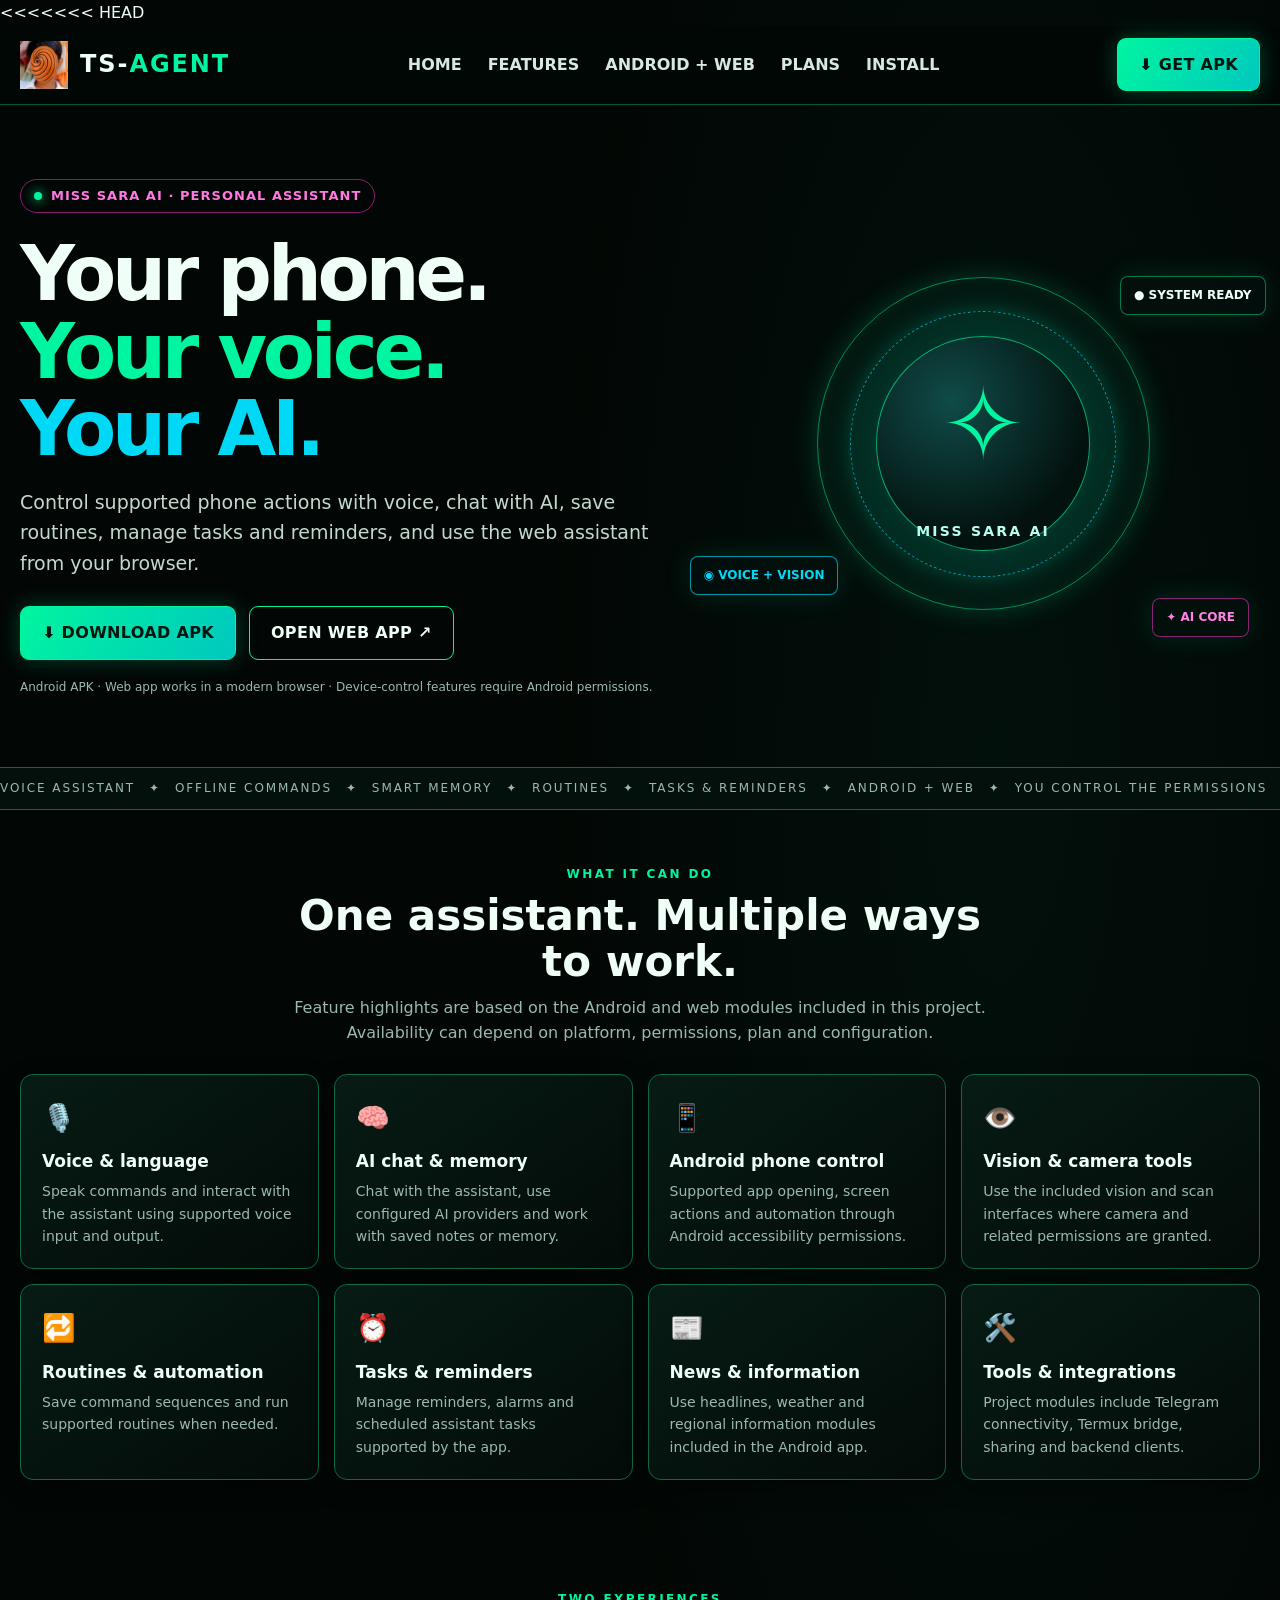
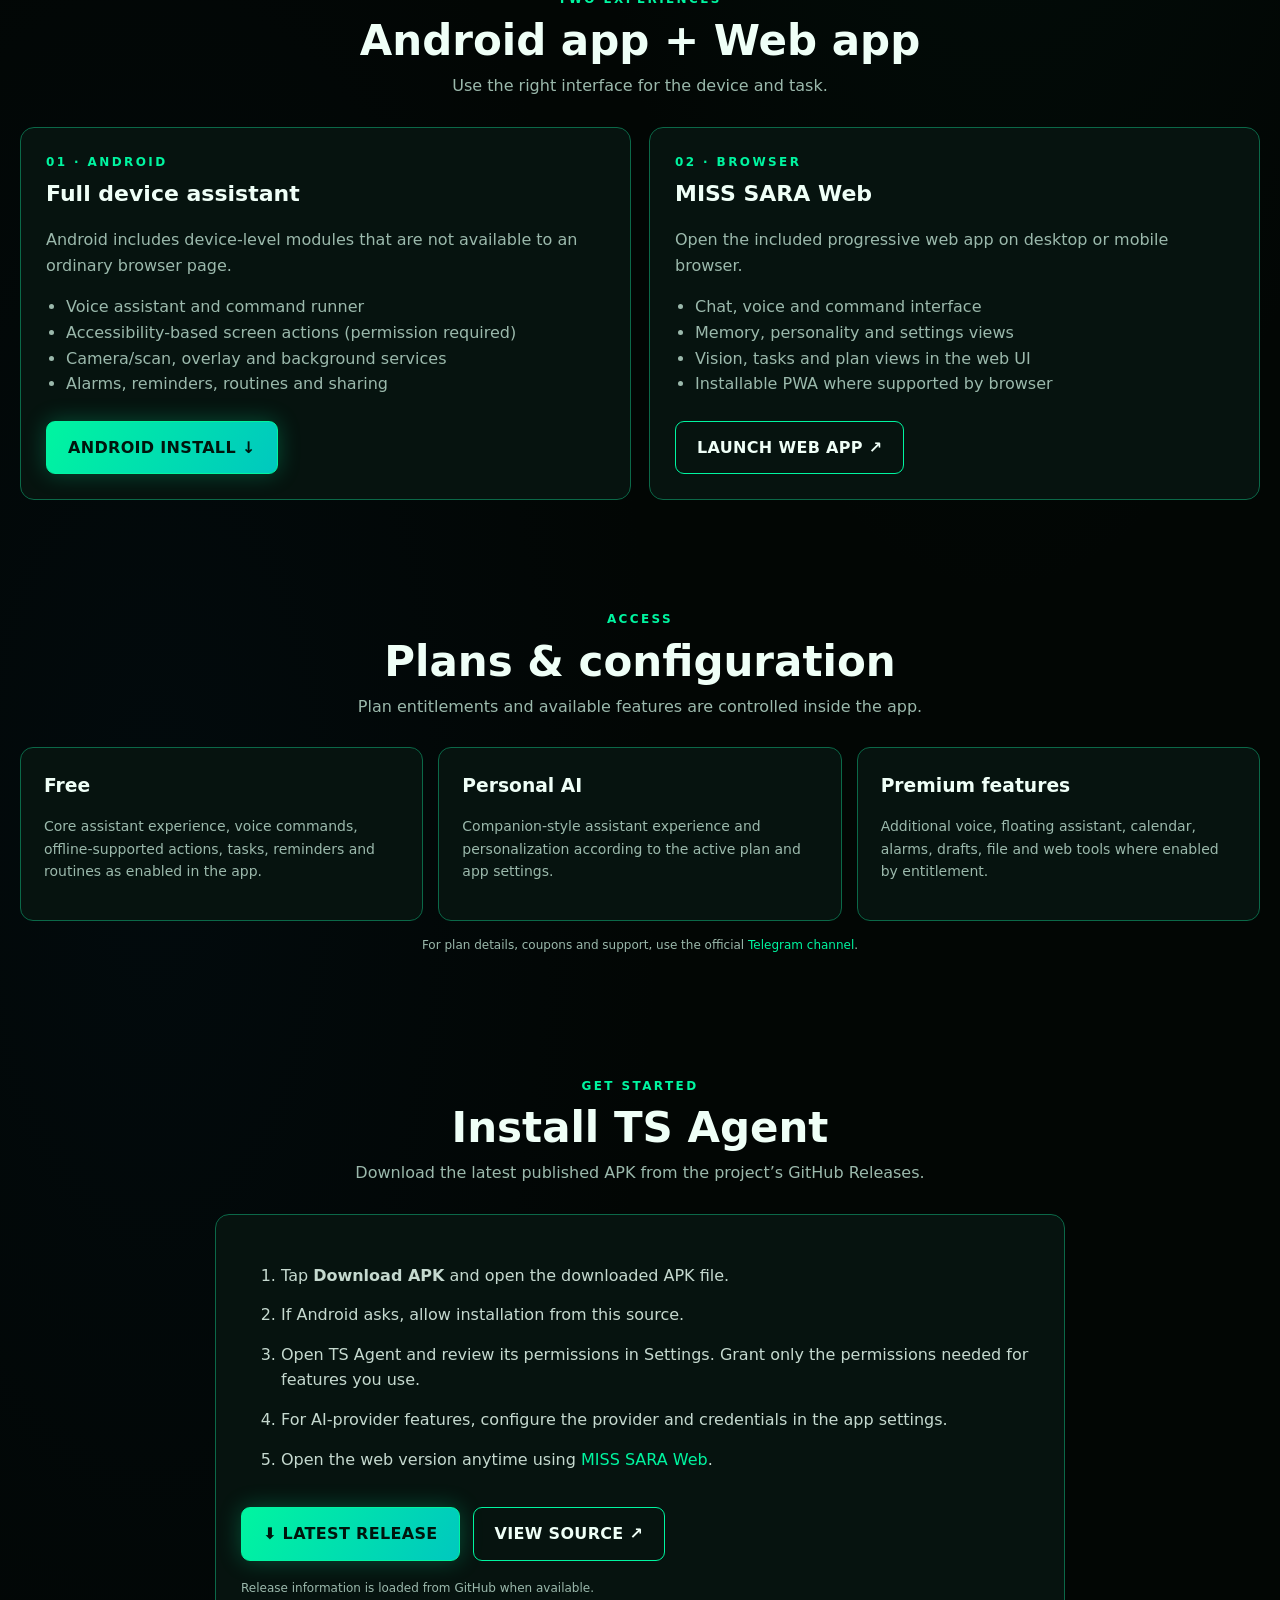
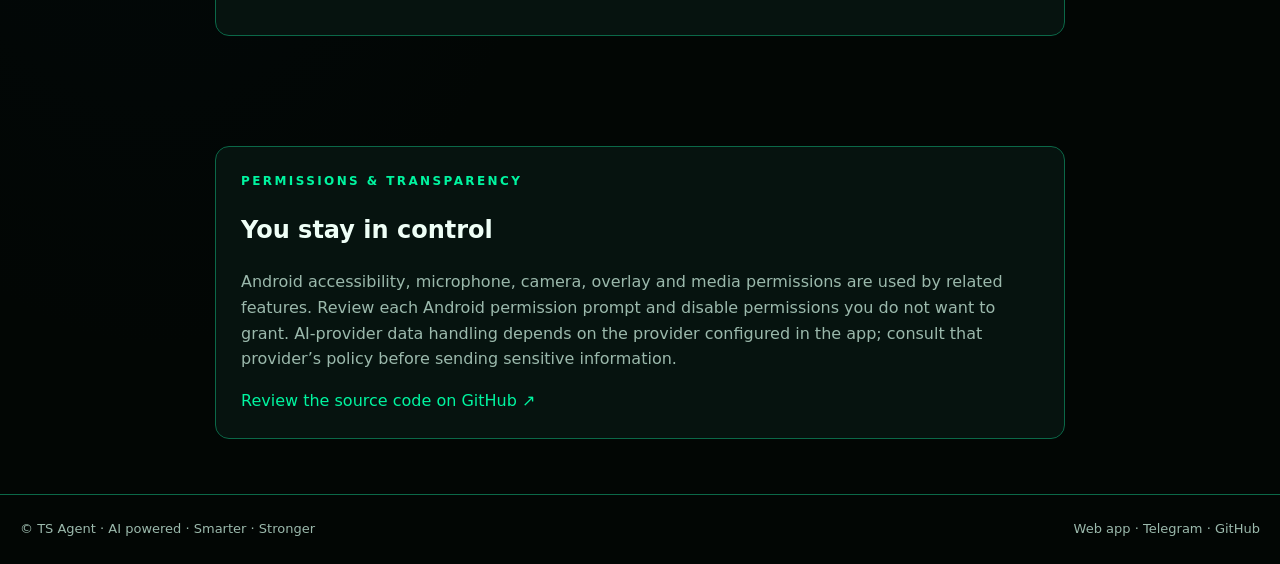
==== commit 955fada0: "merge remote and latest fixes" ====
--- a/docs/index.html
+++ b/docs/index.html
@@ -1,3 +1,4 @@
+<<<<<<< HEAD
 <!doctype html>
 <html lang="en">
 <head>
@@ -44,4 +45,174 @@
 (async()=>{const fallback=repoUrl+'/releases/latest';const links=['dl','topDownload','installDownload'].map(id=>document.getElementById(id));links.forEach(a=>a.href=fallback);try{const r=await fetch('https://api.github.com/repos/'+REPO+'/releases/latest',{headers:{Accept:'application/vnd.github+json'}});if(!r.ok)throw Error('release unavailable');const release=await r.json();const apk=(release.assets||[]).find(x=>/\.apk$/i.test(x.name));if(apk){document.getElementById('dl').href=apk.browser_download_url;document.getElementById('topDownload').href=apk.browser_download_url;document.getElementById('installDownload').href=apk.browser_download_url;document.getElementById('dl').textContent='⬇ DOWNLOAD '+release.tag_name;document.getElementById('releaseStatus').textContent=apk.name+' · '+(apk.size/1048576).toFixed(1)+' MB · '+release.tag_name;document.getElementById('dlmeta').textContent='Latest APK · '+(apk.size/1048576).toFixed(1)+' MB · '+release.tag_name}else{document.getElementById('releaseStatus').textContent='No APK asset found in the latest release yet. Open GitHub Releases to check.'}}catch(e){document.getElementById('releaseStatus').textContent='Could not load release details right now. The buttons open GitHub Releases.'}})();
 fetch('notice.json').then(r=>r.ok?r.json():null).then(j=>{if(j&&j.notice){const n=document.getElementById('notice');n.textContent=j.notice;n.style.display='block'}}).catch(()=>{});
 if('IntersectionObserver'in window){const io=new IntersectionObserver(es=>es.forEach(e=>{if(e.isIntersecting){e.target.classList.add('in');io.unobserve(e.target)}}),{threshold:.12});document.querySelectorAll('.feature,.platform,.plan,.install').forEach(el=>{el.classList.add('fade');io.observe(el)})}
+=======
+<!doctype html><html lang="en"><head><meta charset="utf-8"><meta name="viewport" content="width=device-width,initial-scale=1"><meta name="theme-color" content="#020604">
+<link rel="icon" href="logo.png">
+<title>TS Agent - voice AI for your phone</title>
+<style>
+:root{--line:#0e4a31;--tx:#d4ffe8;--mut:#6fbf9a;--cy:#00ff9c;--pk:#ff2bd6;--vi:#00e5ff;--gr:#00e5ff;--rd:#ff3b5c;--am:#ffb02e}
+*{box-sizing:border-box}
+html{scroll-behavior:smooth}
+body{margin:0;font-family:ui-monospace,SFMono-Regular,Menlo,Consolas,"Courier New",monospace;color:var(--tx);background:#020604;min-height:100vh;line-height:1.65}
+body:before{content:"";position:fixed;inset:0;pointer-events:none;z-index:40;background:radial-gradient(ellipse at center,transparent 55%,rgba(0,0,0,.75))}
+#rain{position:fixed;inset:0;z-index:-2;opacity:.2}
+.scan{position:fixed;inset:0;pointer-events:none;z-index:50;background:repeating-linear-gradient(0deg,rgba(0,0,0,.2) 0 1px,transparent 1px 3px)}
+.scan:after{content:"";position:absolute;left:0;right:0;height:150px;background:linear-gradient(transparent,rgba(0,255,156,.08),transparent);animation:sweep 6s linear infinite}
+@keyframes sweep{from{top:-150px}to{top:100%}}
+a{color:var(--cy);text-decoration:none}a:hover{text-shadow:0 0 8px var(--cy)}
+.wrap{max-width:1000px;margin:0 auto;padding:18px}
+h1,h2,h3{margin:.3em 0;text-shadow:0 0 10px rgba(0,255,156,.35)}
+h2:before{content:"# ";color:var(--pk)}
+.mut{color:var(--mut)}
+.card{background:rgba(2,14,9,.88);border:1px solid var(--line);border-radius:4px;padding:18px;margin:12px 0;position:relative;transition:.25s}
+.card:before,.card:after{content:"";position:absolute;width:12px;height:12px;border:2px solid var(--cy);pointer-events:none}
+.card:before{top:-2px;left:-2px;border-right:0;border-bottom:0}
+.card:after{bottom:-2px;right:-2px;border-left:0;border-top:0}
+.card:hover{border-color:var(--cy);box-shadow:0 0 22px rgba(0,255,156,.22)}
+input,select,textarea{width:100%;padding:10px 12px;border-radius:3px;border:1px solid var(--line);background:#02100a;color:var(--cy);font:inherit;outline:0}
+input:focus,select:focus,textarea:focus{border-color:var(--cy);box-shadow:0 0 12px rgba(0,255,156,.35)}
+::placeholder{color:#3c7a5d}
+label{display:block;margin:10px 0 4px;color:var(--mut);font-size:13px}
+label:before{content:"> ";color:var(--cy)}
+.btn{display:inline-block;padding:10px 18px;border-radius:3px;border:1px solid var(--cy);background:rgba(0,255,156,.06);color:var(--cy);font:inherit;font-weight:700;cursor:pointer;letter-spacing:.06em;text-transform:uppercase;transition:.2s;box-shadow:inset 0 0 12px rgba(0,255,156,.15)}
+.btn:hover{background:var(--cy);color:#001a0e;box-shadow:0 0 24px rgba(0,255,156,.6);text-shadow:none}
+.btn.alt{border-color:var(--pk);color:var(--pk);background:rgba(255,43,214,.06);box-shadow:inset 0 0 12px rgba(255,43,214,.15)}
+.btn.alt:hover{background:var(--pk);color:#fff;box-shadow:0 0 24px rgba(255,43,214,.6)}
+.btn.ghost{border-color:var(--line);color:var(--tx);background:transparent;box-shadow:none}
+.btn.ghost:hover{border-color:var(--cy);color:var(--cy);background:rgba(0,255,156,.08)}
+.btn.red{border-color:var(--rd);color:var(--rd);background:rgba(255,59,92,.06);box-shadow:none}
+.btn.red:hover{background:var(--rd);color:#fff;box-shadow:0 0 20px rgba(255,59,92,.6)}
+.btn.sm{padding:5px 11px;font-size:12px}
+.err{background:rgba(255,59,92,.08);border:1px solid var(--rd);color:#ffc0cb;padding:10px;border-radius:3px;margin:10px 0}
+.ok{background:rgba(0,255,156,.07);border:1px solid var(--cy);padding:10px;border-radius:3px;margin:10px 0}
+.scroll{overflow-x:auto}table{width:100%;border-collapse:collapse;font-size:13px}
+th,td{padding:8px;border-bottom:1px solid var(--line);text-align:left;vertical-align:middle}
+th{color:var(--cy);font-weight:400}tr:hover td{background:rgba(0,255,156,.04)}
+.grid{display:grid;gap:12px;grid-template-columns:repeat(auto-fit,minmax(210px,1fr))}
+.tag{display:inline-block;padding:1px 10px;border-radius:2px;border:1px solid var(--cy);color:var(--cy);font-size:12px}
+.row{display:flex;gap:8px;flex-wrap:wrap;align-items:center}
+code{color:var(--am)}
+.glitch{position:relative;display:inline-block}
+.glitch:before,.glitch:after{content:attr(data-t);position:absolute;left:0;top:0;width:100%;overflow:hidden;text-shadow:none}
+.glitch:before{color:var(--pk);animation:g1 3s infinite steps(1)}
+.glitch:after{color:var(--vi);animation:g2 3s infinite steps(1)}
+@keyframes g1{0%,90%,100%{clip-path:inset(0 0 100% 0);transform:none}91%{clip-path:inset(15% 0 60% 0);transform:translate(-4px,0)}94%{clip-path:inset(65% 0 8% 0);transform:translate(3px,0)}97%{clip-path:inset(35% 0 40% 0);transform:translate(-2px,0)}}
+@keyframes g2{0%,91%,100%{clip-path:inset(100% 0 0 0);transform:none}92%{clip-path:inset(55% 0 20% 0);transform:translate(4px,0)}95%{clip-path:inset(10% 0 70% 0);transform:translate(-3px,0)}98%{clip-path:inset(75% 0 5% 0);transform:translate(2px,0)}}
+.cursor:after{content:"█";margin-left:2px;animation:blink 1s steps(1) infinite}
+@keyframes blink{50%{opacity:0}}
+.ticker{overflow:hidden;white-space:nowrap;border-top:1px solid var(--line);border-bottom:1px solid var(--line);color:var(--mut);font-size:12px;padding:5px 0;margin:8px 0}
+.ticker span{display:inline-block;padding-left:100%;animation:tick 28s linear infinite}
+@keyframes tick{to{transform:translateX(-100%)}}
+.term{font-size:13px;min-height:168px;white-space:pre-wrap;text-align:left}
+.term b{color:var(--cy)}.term i{color:var(--vi);font-style:normal}
+.fade{opacity:0;transform:translateY(14px);transition:.7s}.fade.in{opacity:1;transform:none}
+@media (prefers-reduced-motion:reduce){.scan:after,.glitch:before,.glitch:after,.ticker span,.cursor:after{animation:none}}
+
+.fade.in{opacity:1;transform:none}</style></head><body>
+<canvas id="rain"></canvas><div class="scan"></div>
+<div class="wrap">
+<div class="row" style="justify-content:space-between;padding:6px 0">
+  <b class="glitch" data-t="TS-AGENT" style="letter-spacing:.18em;font-size:19px;color:var(--cy)">TS-AGENT</b>
+  <div class="row"><a href="#features">./features</a><a href="#install">./install</a><a id="tg" href="https://t.me/ts_official_top" target="_blank" rel="noopener">./telegram</a></div>
+</div>
+<div class="ticker"><span>ACCESS: GRANTED &nbsp;//&nbsp; NO SERVER, NO LOGIN &nbsp;//&nbsp; RUNS ON GITHUB &nbsp;//&nbsp; YOUR AI KEY STAYS ON YOUR PHONE &nbsp;//&nbsp; FREE CORE, PAID PLANS &nbsp;//&nbsp; ACCESSIBILITY BRIDGE: READY &nbsp;//&nbsp;</span></div>
+<div id="notice"></div>
+
+<div class="card" style="text-align:center;background:radial-gradient(ellipse at top,rgba(0,255,156,.12),rgba(2,14,9,.9) 70%)">
+  <canvas id="orb" width="440" height="330" style="max-width:100%"></canvas>
+  <h1 style="font-size:clamp(26px,6vw,40px)"><span class="glitch" data-t="Say it. Your phone does it.">Say it. Your phone does it.</span></h1>
+  <p class="mut">A voice AI that opens your apps, taps, types, scrolls and shares your videos. The core is free.</p>
+  <div class="card term" id="term" style="margin:14px auto;max-width:560px"></div>
+  <div class="row" style="justify-content:center">
+    <a class="btn" id="dl" href="#install">⬇ Download APK</a>
+    <a class="btn" href="app/">🖥 Open web app</a>
+    <a class="btn ghost" id="tg2" href="https://t.me/ts_official_top" target="_blank" rel="noopener">✈ Join Telegram</a>
+    <a class="btn ghost" id="req" href="#" target="_blank" rel="noopener">✎ Request a feature</a>
+  </div>
+  <p class="mut" id="dlmeta" style="font-size:12px">Android only. Allow installs from unknown sources when installing.</p>
+</div>
+
+<h2 id="features">Features</h2>
+<div class="grid">
+  <div class="card"><h3>🎙 Your language</h3><p class="mut">Talk in your own language. It answers in the same language.</p></div>
+  <div class="card"><h3>⚡ Works offline</h3><p class="mut">Common commands (open apps, scroll, back, timers, search, share your latest video) need no AI key and no internet service of ours.</p></div>
+  <div class="card"><h3>🌐 Your social apps</h3><p class="mut">YouTube, Facebook, TikTok, Telegram, Instagram, X and GitHub. If it needs a permission, it asks you to grant it.</p></div>
+  <div class="card"><h3>📤 Share in one sentence</h3><p class="mut">"Upload my latest video to YouTube": the video opens in the app, you review it and tap Post.</p></div>
+  <div class="card"><h3>🧠 AI for harder tasks</h3><p class="mut">Add your own Anthropic API key and describe any task in plain words. The key stays on your phone.</p></div>
+  <div class="card"><h3>✋ Always in your control</h3><p class="mut">While it works you see a neon frame and an ABORT button. It asks before anything irreversible.</p></div>
+  <div class="card"><h3>🔁 Routines</h3><p class="mut">Save a list of commands under a name and run it with one word.</p></div>
+  <div class="card"><h3>🖥 Web app for PC and phone</h3><p class="mut">Voice, commands, AI with your own keys, YouTube channel tools, memory and more in any modern browser. Install it from the browser menu. Phone-screen control stays Android-only.</p></div>
+  <div class="card"><h3>🔄 Auto updates</h3><p class="mut">The app tells you when a new version is published on GitHub.</p></div>
+</div>
+
+<h2 id="plans">Plans</h2>
+<div class="grid">
+  <div class="card"><h3>Free</h3><p class="mut">Voice assistant, offline commands, screen control, memory, tasks, headlines, routines, reminders and sharing your latest video.</p></div>
+  <div class="card"><h3>Plan 1: Personal AI Girlfriend</h3><p class="mut">An affectionate, playful companion who knows you, keeps you on track and talks like a partner. Always an AI. For adults only.</p></div>
+  <div class="card"><h3>Plan 2: All paid features</h3><p class="mut">Everything in Plan 1 plus natural ElevenLabs voice, the floating assistant, calendar, alarms, message and email drafts, file saving, web search and video autoplay.</p></div>
+</div>
+<p class="mut">Get a plan or a coupon code in our <a href="https://t.me/ts_official_top" target="_blank" rel="noopener">Telegram channel</a>, then enter it in the app under SETTINGS.</p>
+
+<h2 id="install">Install</h2>
+<div class="card">
+  <p>1. Press <b>Download APK</b> above and open the file. Allow "install unknown apps" if the phone asks.</p>
+  <p>2. Open TS Agent, tap <b>SETTINGS</b> and grant Accessibility, overlay, microphone and media permissions.</p>
+  <p>3. Optional: paste your own Anthropic API key for free-form tasks. Offline commands work without it.</p>
+  <p>4. Tap the mic and talk. Try: "open YouTube", "scroll down", "set timer 5 minutes".</p>
+</div>
+
+<div class="card">
+  <h3>[ Permissions and transparency ]</h3>
+  <p class="mut">The app uses the Accessibility service so that, on your command, it can read the screen of other apps and tap. Screen text is sent only to complete your task, and only to the AI service using your own API key. Text in password fields is not sent. There is no account and no server of ours. You can turn the service off at any time in the phone Accessibility settings. The source code is public on GitHub.</p>
+</div>
+<div class="card" style="text-align:center"><h3>✈ Official Telegram channel</h3><p class="mut">Updates, new versions and support.</p><a class="btn" id="tg3" href="https://t.me/ts_official_top" target="_blank" rel="noopener">t.me/ts_official_top</a></div>
+<p class="mut" style="text-align:center">TS Agent · <a id="repo" href="#" target="_blank" rel="noopener">GitHub</a></p>
+</div>
+<script>
+const REPO = 'OWNER/REPO';   // <- your GitHub repo, for example 'trust/ts-agent'
+// rain
+(function(){if(matchMedia('(prefers-reduced-motion:reduce)').matches)return;
+const c=document.getElementById('rain'),x=c.getContext('2d');let W,H,cols,drops;const G='01{}<>/\\|=+*#$%&ABCDEF789:;'.split('');
+function rs(){W=c.width=innerWidth;H=c.height=innerHeight;cols=Math.ceil(W/16);drops=Array.from({length:cols},()=>Math.random()*-50);}
+rs();addEventListener('resize',rs);
+setInterval(()=>{x.fillStyle='rgba(2,6,4,.14)';x.fillRect(0,0,W,H);x.font='14px monospace';
+for(let i=0;i<cols;i++){x.fillStyle=Math.random()>.975?'#d4ffe8':'#00ff9c';x.fillText(G[Math.random()*G.length|0],i*16,drops[i]*16);
+if(drops[i]*16>H&&Math.random()>.975)drops[i]=0;drops[i]+=1;}},60);})();
+// orb
+const c=document.getElementById('orb'),x=c.getContext('2d');let t=0;const P=[];
+for(let i=0;i<320;i++){const y=1-2*(i+.5)/320,r=Math.sqrt(1-y*y),th=i*2.399963;P.push([Math.cos(th)*r,y,Math.sin(th)*r]);}
+function f(){t+=.012;const W=c.width,H=c.height,R=H*.3,cx=W/2,cy=H/2,ca=Math.cos(t),sa=Math.sin(t),ct=Math.cos(.4),st=Math.sin(.4);x.clearRect(0,0,W,H);
+const g=x.createRadialGradient(cx,cy,R*.2,cx,cy,R*2);g.addColorStop(0,'rgba(0,255,156,.32)');g.addColorStop(1,'rgba(0,255,156,0)');x.fillStyle=g;x.fillRect(0,0,W,H);
+for(let k=0;k<3;k++){x.save();x.translate(cx,cy);x.rotate(t*(.3+.15*k)+k*1.05);x.strokeStyle='rgba(0,229,255,.4)';x.lineWidth=1;x.beginPath();x.ellipse(0,0,R*1.35,R*(.42+.07*k),0,0,7);x.stroke();
+const a=t*(1.5+.5*k);x.fillStyle='#fff';x.beginPath();x.arc(R*1.35*Math.cos(a),R*(.42+.07*k)*Math.sin(a),2.6,0,7);x.fill();x.restore();}
+for(const p of P){const X=p[0]*ca+p[2]*sa,Z1=-p[0]*sa+p[2]*ca,Y=p[1]*ct-Z1*st,Z=p[1]*st+Z1*ct,d=(Z+1)/2,m=(p[1]+1)/2;
+x.fillStyle=`rgba(${207*m|0},255,${156+76*m|0},${.2+.8*d})`;x.beginPath();x.arc(cx+X*R,cy+Y*R,.9+2.2*d,0,7);x.fill();}
+requestAnimationFrame(f);}f();
+// terminal demo
+const L=[['$ ','tsagent --voice'],['> ','listening: "upload my latest video to YouTube"'],['> ','[share_media] YouTube ........ OK'],['> ','[confirm] publish now? y/n'],['> ','DONE ✓']];
+const term=document.getElementById('term');let li=0,ci=0,out='';
+function step(){if(li>=L.length){setTimeout(()=>{li=0;ci=0;out='';step()},4200);return}
+const [p,s]=L[li];if(ci===0)out+=(li?'\n':'')+'<b>'+p+'</b>';
+if(ci<s.length){ci++;term.innerHTML=out+'<i>'+s.slice(0,ci).replace(/</g,'&lt;')+'</i><span class="cursor"></span>';setTimeout(step,26)}
+else{out+='<i>'+s.replace(/</g,'&lt;')+'</i>';li++;ci=0;setTimeout(step,420)}}
+step();
+// GitHub: latest release, notice, links (no server of ours)
+if(!REPO.startsWith('OWNER')){
+  const gh='https://github.com/'+REPO;
+  document.getElementById('repo').href=gh;
+  document.getElementById('req').href=gh+'/issues/new';
+  const dl=document.getElementById('dl'),meta=document.getElementById('dlmeta');
+  dl.href=gh+'/releases/latest';
+  fetch('https://api.github.com/repos/'+REPO+'/releases/latest').then(r=>r.ok?r.json():null).then(j=>{
+    if(!j)return;const a=(j.assets||[]).find(x=>x.name.endsWith('.apk'));
+    if(a){dl.href=a.browser_download_url;dl.textContent='⬇ Download APK '+j.tag_name;
+      meta.textContent=(a.size/1048576).toFixed(1)+' MB · '+a.download_count+' downloads · '+new Date(j.published_at).toLocaleDateString();}
+  }).catch(()=>{});
+  fetch('notice.json').then(r=>r.ok?r.json():null).then(j=>{
+    if(j&&j.notice){const n=document.getElementById('notice');n.className='ok';n.textContent='[NOTICE] '+j.notice;}
+  }).catch(()=>{});
+}
+const io=new IntersectionObserver(es=>es.forEach(e=>{if(e.isIntersecting){e.target.classList.add('in');io.unobserve(e.target)}}),{threshold:.12});
+document.querySelectorAll('.card').forEach((el,i)=>{el.classList.add('fade');el.style.transitionDelay=(i%4)*70+'ms';io.observe(el)});
+>>>>>>> d31f216a46405461342b68f7278a48ac4b80d297
 </script></body></html>
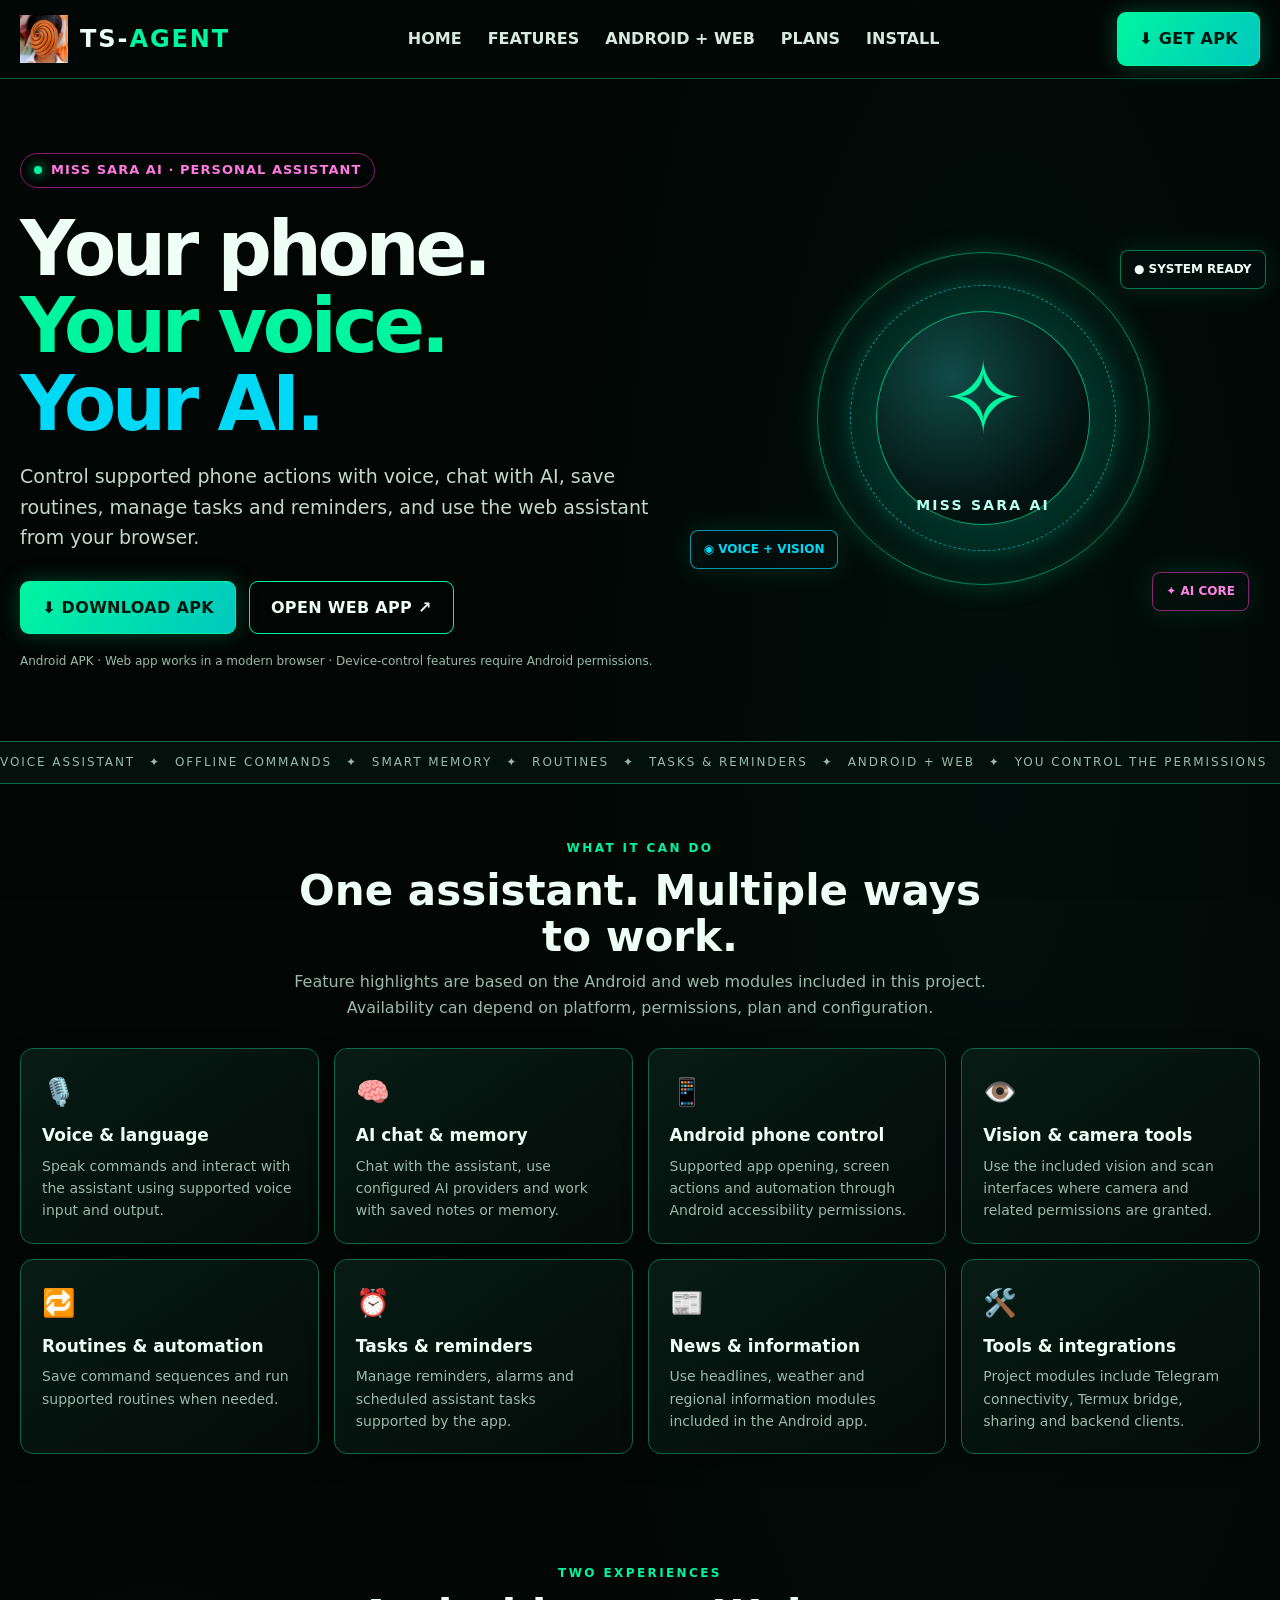
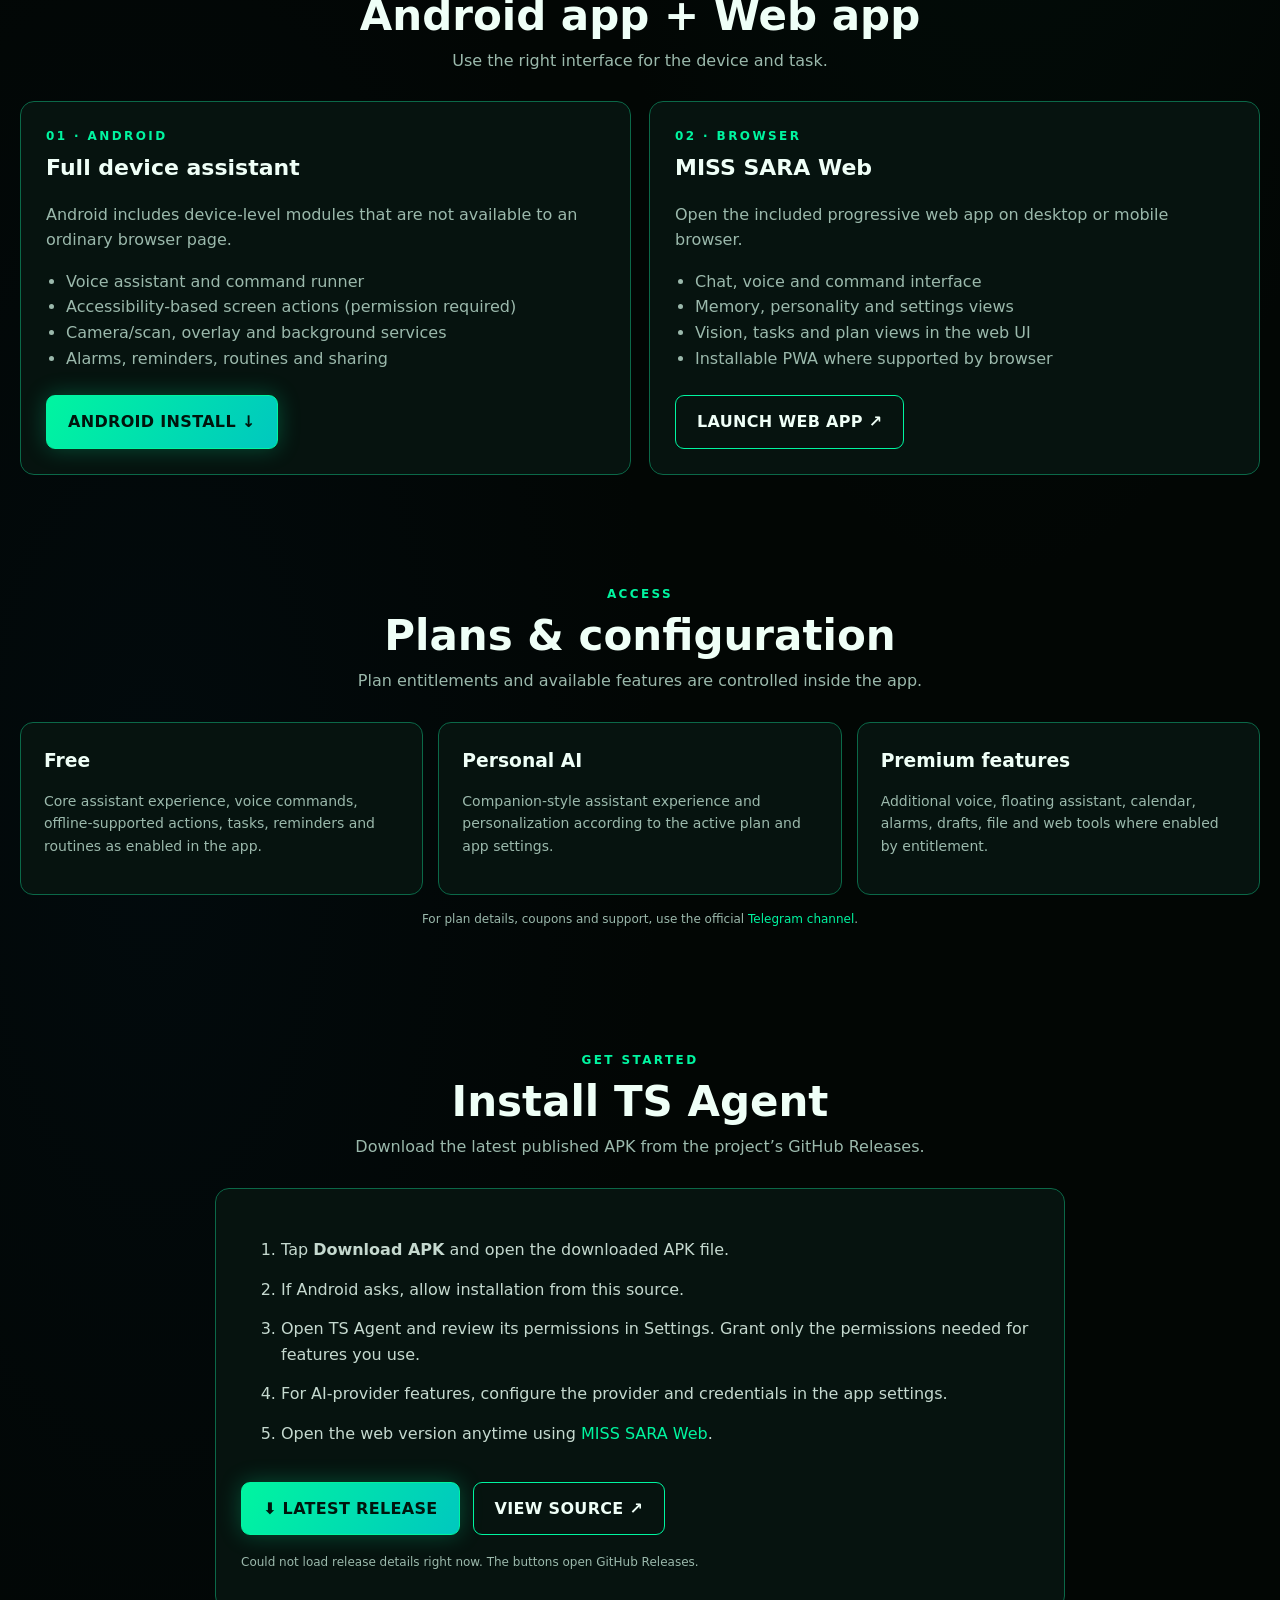
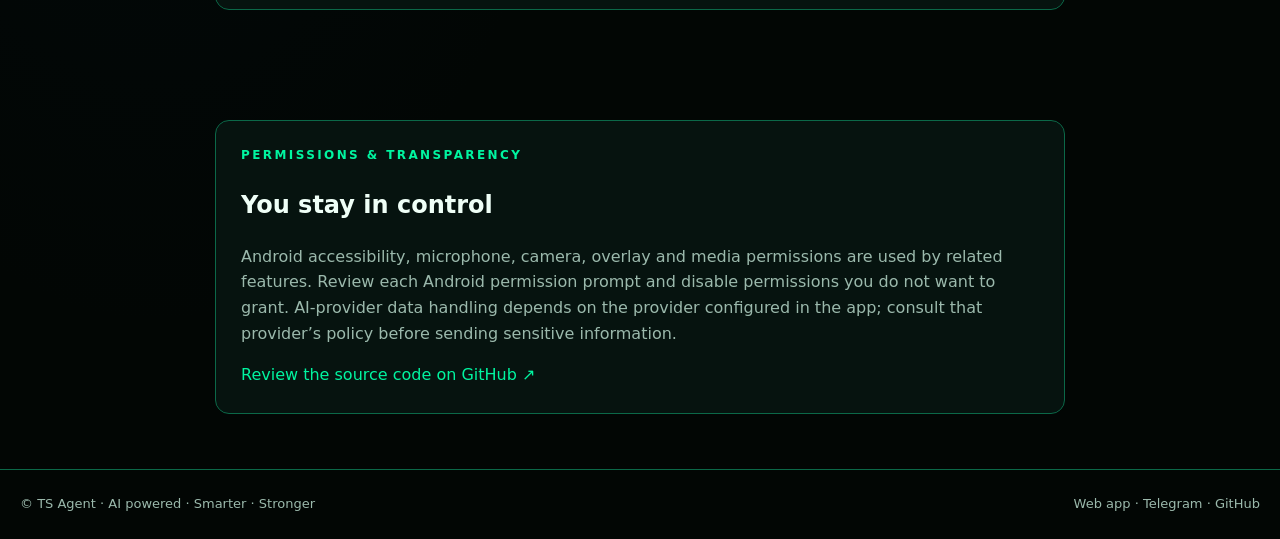
==== commit 875e2660: "Fix AndroidManifest merge conflicts" ====
--- a/docs/index.html
+++ b/docs/index.html
@@ -1,4 +1,3 @@
-<<<<<<< HEAD
 <!doctype html>
 <html lang="en">
 <head>
@@ -45,174 +44,4 @@
 (async()=>{const fallback=repoUrl+'/releases/latest';const links=['dl','topDownload','installDownload'].map(id=>document.getElementById(id));links.forEach(a=>a.href=fallback);try{const r=await fetch('https://api.github.com/repos/'+REPO+'/releases/latest',{headers:{Accept:'application/vnd.github+json'}});if(!r.ok)throw Error('release unavailable');const release=await r.json();const apk=(release.assets||[]).find(x=>/\.apk$/i.test(x.name));if(apk){document.getElementById('dl').href=apk.browser_download_url;document.getElementById('topDownload').href=apk.browser_download_url;document.getElementById('installDownload').href=apk.browser_download_url;document.getElementById('dl').textContent='⬇ DOWNLOAD '+release.tag_name;document.getElementById('releaseStatus').textContent=apk.name+' · '+(apk.size/1048576).toFixed(1)+' MB · '+release.tag_name;document.getElementById('dlmeta').textContent='Latest APK · '+(apk.size/1048576).toFixed(1)+' MB · '+release.tag_name}else{document.getElementById('releaseStatus').textContent='No APK asset found in the latest release yet. Open GitHub Releases to check.'}}catch(e){document.getElementById('releaseStatus').textContent='Could not load release details right now. The buttons open GitHub Releases.'}})();
 fetch('notice.json').then(r=>r.ok?r.json():null).then(j=>{if(j&&j.notice){const n=document.getElementById('notice');n.textContent=j.notice;n.style.display='block'}}).catch(()=>{});
 if('IntersectionObserver'in window){const io=new IntersectionObserver(es=>es.forEach(e=>{if(e.isIntersecting){e.target.classList.add('in');io.unobserve(e.target)}}),{threshold:.12});document.querySelectorAll('.feature,.platform,.plan,.install').forEach(el=>{el.classList.add('fade');io.observe(el)})}
-=======
-<!doctype html><html lang="en"><head><meta charset="utf-8"><meta name="viewport" content="width=device-width,initial-scale=1"><meta name="theme-color" content="#020604">
-<link rel="icon" href="logo.png">
-<title>TS Agent - voice AI for your phone</title>
-<style>
-:root{--line:#0e4a31;--tx:#d4ffe8;--mut:#6fbf9a;--cy:#00ff9c;--pk:#ff2bd6;--vi:#00e5ff;--gr:#00e5ff;--rd:#ff3b5c;--am:#ffb02e}
-*{box-sizing:border-box}
-html{scroll-behavior:smooth}
-body{margin:0;font-family:ui-monospace,SFMono-Regular,Menlo,Consolas,"Courier New",monospace;color:var(--tx);background:#020604;min-height:100vh;line-height:1.65}
-body:before{content:"";position:fixed;inset:0;pointer-events:none;z-index:40;background:radial-gradient(ellipse at center,transparent 55%,rgba(0,0,0,.75))}
-#rain{position:fixed;inset:0;z-index:-2;opacity:.2}
-.scan{position:fixed;inset:0;pointer-events:none;z-index:50;background:repeating-linear-gradient(0deg,rgba(0,0,0,.2) 0 1px,transparent 1px 3px)}
-.scan:after{content:"";position:absolute;left:0;right:0;height:150px;background:linear-gradient(transparent,rgba(0,255,156,.08),transparent);animation:sweep 6s linear infinite}
-@keyframes sweep{from{top:-150px}to{top:100%}}
-a{color:var(--cy);text-decoration:none}a:hover{text-shadow:0 0 8px var(--cy)}
-.wrap{max-width:1000px;margin:0 auto;padding:18px}
-h1,h2,h3{margin:.3em 0;text-shadow:0 0 10px rgba(0,255,156,.35)}
-h2:before{content:"# ";color:var(--pk)}
-.mut{color:var(--mut)}
-.card{background:rgba(2,14,9,.88);border:1px solid var(--line);border-radius:4px;padding:18px;margin:12px 0;position:relative;transition:.25s}
-.card:before,.card:after{content:"";position:absolute;width:12px;height:12px;border:2px solid var(--cy);pointer-events:none}
-.card:before{top:-2px;left:-2px;border-right:0;border-bottom:0}
-.card:after{bottom:-2px;right:-2px;border-left:0;border-top:0}
-.card:hover{border-color:var(--cy);box-shadow:0 0 22px rgba(0,255,156,.22)}
-input,select,textarea{width:100%;padding:10px 12px;border-radius:3px;border:1px solid var(--line);background:#02100a;color:var(--cy);font:inherit;outline:0}
-input:focus,select:focus,textarea:focus{border-color:var(--cy);box-shadow:0 0 12px rgba(0,255,156,.35)}
-::placeholder{color:#3c7a5d}
-label{display:block;margin:10px 0 4px;color:var(--mut);font-size:13px}
-label:before{content:"> ";color:var(--cy)}
-.btn{display:inline-block;padding:10px 18px;border-radius:3px;border:1px solid var(--cy);background:rgba(0,255,156,.06);color:var(--cy);font:inherit;font-weight:700;cursor:pointer;letter-spacing:.06em;text-transform:uppercase;transition:.2s;box-shadow:inset 0 0 12px rgba(0,255,156,.15)}
-.btn:hover{background:var(--cy);color:#001a0e;box-shadow:0 0 24px rgba(0,255,156,.6);text-shadow:none}
-.btn.alt{border-color:var(--pk);color:var(--pk);background:rgba(255,43,214,.06);box-shadow:inset 0 0 12px rgba(255,43,214,.15)}
-.btn.alt:hover{background:var(--pk);color:#fff;box-shadow:0 0 24px rgba(255,43,214,.6)}
-.btn.ghost{border-color:var(--line);color:var(--tx);background:transparent;box-shadow:none}
-.btn.ghost:hover{border-color:var(--cy);color:var(--cy);background:rgba(0,255,156,.08)}
-.btn.red{border-color:var(--rd);color:var(--rd);background:rgba(255,59,92,.06);box-shadow:none}
-.btn.red:hover{background:var(--rd);color:#fff;box-shadow:0 0 20px rgba(255,59,92,.6)}
-.btn.sm{padding:5px 11px;font-size:12px}
-.err{background:rgba(255,59,92,.08);border:1px solid var(--rd);color:#ffc0cb;padding:10px;border-radius:3px;margin:10px 0}
-.ok{background:rgba(0,255,156,.07);border:1px solid var(--cy);padding:10px;border-radius:3px;margin:10px 0}
-.scroll{overflow-x:auto}table{width:100%;border-collapse:collapse;font-size:13px}
-th,td{padding:8px;border-bottom:1px solid var(--line);text-align:left;vertical-align:middle}
-th{color:var(--cy);font-weight:400}tr:hover td{background:rgba(0,255,156,.04)}
-.grid{display:grid;gap:12px;grid-template-columns:repeat(auto-fit,minmax(210px,1fr))}
-.tag{display:inline-block;padding:1px 10px;border-radius:2px;border:1px solid var(--cy);color:var(--cy);font-size:12px}
-.row{display:flex;gap:8px;flex-wrap:wrap;align-items:center}
-code{color:var(--am)}
-.glitch{position:relative;display:inline-block}
-.glitch:before,.glitch:after{content:attr(data-t);position:absolute;left:0;top:0;width:100%;overflow:hidden;text-shadow:none}
-.glitch:before{color:var(--pk);animation:g1 3s infinite steps(1)}
-.glitch:after{color:var(--vi);animation:g2 3s infinite steps(1)}
-@keyframes g1{0%,90%,100%{clip-path:inset(0 0 100% 0);transform:none}91%{clip-path:inset(15% 0 60% 0);transform:translate(-4px,0)}94%{clip-path:inset(65% 0 8% 0);transform:translate(3px,0)}97%{clip-path:inset(35% 0 40% 0);transform:translate(-2px,0)}}
-@keyframes g2{0%,91%,100%{clip-path:inset(100% 0 0 0);transform:none}92%{clip-path:inset(55% 0 20% 0);transform:translate(4px,0)}95%{clip-path:inset(10% 0 70% 0);transform:translate(-3px,0)}98%{clip-path:inset(75% 0 5% 0);transform:translate(2px,0)}}
-.cursor:after{content:"█";margin-left:2px;animation:blink 1s steps(1) infinite}
-@keyframes blink{50%{opacity:0}}
-.ticker{overflow:hidden;white-space:nowrap;border-top:1px solid var(--line);border-bottom:1px solid var(--line);color:var(--mut);font-size:12px;padding:5px 0;margin:8px 0}
-.ticker span{display:inline-block;padding-left:100%;animation:tick 28s linear infinite}
-@keyframes tick{to{transform:translateX(-100%)}}
-.term{font-size:13px;min-height:168px;white-space:pre-wrap;text-align:left}
-.term b{color:var(--cy)}.term i{color:var(--vi);font-style:normal}
-.fade{opacity:0;transform:translateY(14px);transition:.7s}.fade.in{opacity:1;transform:none}
-@media (prefers-reduced-motion:reduce){.scan:after,.glitch:before,.glitch:after,.ticker span,.cursor:after{animation:none}}
-
-.fade.in{opacity:1;transform:none}</style></head><body>
-<canvas id="rain"></canvas><div class="scan"></div>
-<div class="wrap">
-<div class="row" style="justify-content:space-between;padding:6px 0">
-  <b class="glitch" data-t="TS-AGENT" style="letter-spacing:.18em;font-size:19px;color:var(--cy)">TS-AGENT</b>
-  <div class="row"><a href="#features">./features</a><a href="#install">./install</a><a id="tg" href="https://t.me/ts_official_top" target="_blank" rel="noopener">./telegram</a></div>
-</div>
-<div class="ticker"><span>ACCESS: GRANTED &nbsp;//&nbsp; NO SERVER, NO LOGIN &nbsp;//&nbsp; RUNS ON GITHUB &nbsp;//&nbsp; YOUR AI KEY STAYS ON YOUR PHONE &nbsp;//&nbsp; FREE CORE, PAID PLANS &nbsp;//&nbsp; ACCESSIBILITY BRIDGE: READY &nbsp;//&nbsp;</span></div>
-<div id="notice"></div>
-
-<div class="card" style="text-align:center;background:radial-gradient(ellipse at top,rgba(0,255,156,.12),rgba(2,14,9,.9) 70%)">
-  <canvas id="orb" width="440" height="330" style="max-width:100%"></canvas>
-  <h1 style="font-size:clamp(26px,6vw,40px)"><span class="glitch" data-t="Say it. Your phone does it.">Say it. Your phone does it.</span></h1>
-  <p class="mut">A voice AI that opens your apps, taps, types, scrolls and shares your videos. The core is free.</p>
-  <div class="card term" id="term" style="margin:14px auto;max-width:560px"></div>
-  <div class="row" style="justify-content:center">
-    <a class="btn" id="dl" href="#install">⬇ Download APK</a>
-    <a class="btn" href="app/">🖥 Open web app</a>
-    <a class="btn ghost" id="tg2" href="https://t.me/ts_official_top" target="_blank" rel="noopener">✈ Join Telegram</a>
-    <a class="btn ghost" id="req" href="#" target="_blank" rel="noopener">✎ Request a feature</a>
-  </div>
-  <p class="mut" id="dlmeta" style="font-size:12px">Android only. Allow installs from unknown sources when installing.</p>
-</div>
-
-<h2 id="features">Features</h2>
-<div class="grid">
-  <div class="card"><h3>🎙 Your language</h3><p class="mut">Talk in your own language. It answers in the same language.</p></div>
-  <div class="card"><h3>⚡ Works offline</h3><p class="mut">Common commands (open apps, scroll, back, timers, search, share your latest video) need no AI key and no internet service of ours.</p></div>
-  <div class="card"><h3>🌐 Your social apps</h3><p class="mut">YouTube, Facebook, TikTok, Telegram, Instagram, X and GitHub. If it needs a permission, it asks you to grant it.</p></div>
-  <div class="card"><h3>📤 Share in one sentence</h3><p class="mut">"Upload my latest video to YouTube": the video opens in the app, you review it and tap Post.</p></div>
-  <div class="card"><h3>🧠 AI for harder tasks</h3><p class="mut">Add your own Anthropic API key and describe any task in plain words. The key stays on your phone.</p></div>
-  <div class="card"><h3>✋ Always in your control</h3><p class="mut">While it works you see a neon frame and an ABORT button. It asks before anything irreversible.</p></div>
-  <div class="card"><h3>🔁 Routines</h3><p class="mut">Save a list of commands under a name and run it with one word.</p></div>
-  <div class="card"><h3>🖥 Web app for PC and phone</h3><p class="mut">Voice, commands, AI with your own keys, YouTube channel tools, memory and more in any modern browser. Install it from the browser menu. Phone-screen control stays Android-only.</p></div>
-  <div class="card"><h3>🔄 Auto updates</h3><p class="mut">The app tells you when a new version is published on GitHub.</p></div>
-</div>
-
-<h2 id="plans">Plans</h2>
-<div class="grid">
-  <div class="card"><h3>Free</h3><p class="mut">Voice assistant, offline commands, screen control, memory, tasks, headlines, routines, reminders and sharing your latest video.</p></div>
-  <div class="card"><h3>Plan 1: Personal AI Girlfriend</h3><p class="mut">An affectionate, playful companion who knows you, keeps you on track and talks like a partner. Always an AI. For adults only.</p></div>
-  <div class="card"><h3>Plan 2: All paid features</h3><p class="mut">Everything in Plan 1 plus natural ElevenLabs voice, the floating assistant, calendar, alarms, message and email drafts, file saving, web search and video autoplay.</p></div>
-</div>
-<p class="mut">Get a plan or a coupon code in our <a href="https://t.me/ts_official_top" target="_blank" rel="noopener">Telegram channel</a>, then enter it in the app under SETTINGS.</p>
-
-<h2 id="install">Install</h2>
-<div class="card">
-  <p>1. Press <b>Download APK</b> above and open the file. Allow "install unknown apps" if the phone asks.</p>
-  <p>2. Open TS Agent, tap <b>SETTINGS</b> and grant Accessibility, overlay, microphone and media permissions.</p>
-  <p>3. Optional: paste your own Anthropic API key for free-form tasks. Offline commands work without it.</p>
-  <p>4. Tap the mic and talk. Try: "open YouTube", "scroll down", "set timer 5 minutes".</p>
-</div>
-
-<div class="card">
-  <h3>[ Permissions and transparency ]</h3>
-  <p class="mut">The app uses the Accessibility service so that, on your command, it can read the screen of other apps and tap. Screen text is sent only to complete your task, and only to the AI service using your own API key. Text in password fields is not sent. There is no account and no server of ours. You can turn the service off at any time in the phone Accessibility settings. The source code is public on GitHub.</p>
-</div>
-<div class="card" style="text-align:center"><h3>✈ Official Telegram channel</h3><p class="mut">Updates, new versions and support.</p><a class="btn" id="tg3" href="https://t.me/ts_official_top" target="_blank" rel="noopener">t.me/ts_official_top</a></div>
-<p class="mut" style="text-align:center">TS Agent · <a id="repo" href="#" target="_blank" rel="noopener">GitHub</a></p>
-</div>
-<script>
-const REPO = 'OWNER/REPO';   // <- your GitHub repo, for example 'trust/ts-agent'
-// rain
-(function(){if(matchMedia('(prefers-reduced-motion:reduce)').matches)return;
-const c=document.getElementById('rain'),x=c.getContext('2d');let W,H,cols,drops;const G='01{}<>/\\|=+*#$%&ABCDEF789:;'.split('');
-function rs(){W=c.width=innerWidth;H=c.height=innerHeight;cols=Math.ceil(W/16);drops=Array.from({length:cols},()=>Math.random()*-50);}
-rs();addEventListener('resize',rs);
-setInterval(()=>{x.fillStyle='rgba(2,6,4,.14)';x.fillRect(0,0,W,H);x.font='14px monospace';
-for(let i=0;i<cols;i++){x.fillStyle=Math.random()>.975?'#d4ffe8':'#00ff9c';x.fillText(G[Math.random()*G.length|0],i*16,drops[i]*16);
-if(drops[i]*16>H&&Math.random()>.975)drops[i]=0;drops[i]+=1;}},60);})();
-// orb
-const c=document.getElementById('orb'),x=c.getContext('2d');let t=0;const P=[];
-for(let i=0;i<320;i++){const y=1-2*(i+.5)/320,r=Math.sqrt(1-y*y),th=i*2.399963;P.push([Math.cos(th)*r,y,Math.sin(th)*r]);}
-function f(){t+=.012;const W=c.width,H=c.height,R=H*.3,cx=W/2,cy=H/2,ca=Math.cos(t),sa=Math.sin(t),ct=Math.cos(.4),st=Math.sin(.4);x.clearRect(0,0,W,H);
-const g=x.createRadialGradient(cx,cy,R*.2,cx,cy,R*2);g.addColorStop(0,'rgba(0,255,156,.32)');g.addColorStop(1,'rgba(0,255,156,0)');x.fillStyle=g;x.fillRect(0,0,W,H);
-for(let k=0;k<3;k++){x.save();x.translate(cx,cy);x.rotate(t*(.3+.15*k)+k*1.05);x.strokeStyle='rgba(0,229,255,.4)';x.lineWidth=1;x.beginPath();x.ellipse(0,0,R*1.35,R*(.42+.07*k),0,0,7);x.stroke();
-const a=t*(1.5+.5*k);x.fillStyle='#fff';x.beginPath();x.arc(R*1.35*Math.cos(a),R*(.42+.07*k)*Math.sin(a),2.6,0,7);x.fill();x.restore();}
-for(const p of P){const X=p[0]*ca+p[2]*sa,Z1=-p[0]*sa+p[2]*ca,Y=p[1]*ct-Z1*st,Z=p[1]*st+Z1*ct,d=(Z+1)/2,m=(p[1]+1)/2;
-x.fillStyle=`rgba(${207*m|0},255,${156+76*m|0},${.2+.8*d})`;x.beginPath();x.arc(cx+X*R,cy+Y*R,.9+2.2*d,0,7);x.fill();}
-requestAnimationFrame(f);}f();
-// terminal demo
-const L=[['$ ','tsagent --voice'],['> ','listening: "upload my latest video to YouTube"'],['> ','[share_media] YouTube ........ OK'],['> ','[confirm] publish now? y/n'],['> ','DONE ✓']];
-const term=document.getElementById('term');let li=0,ci=0,out='';
-function step(){if(li>=L.length){setTimeout(()=>{li=0;ci=0;out='';step()},4200);return}
-const [p,s]=L[li];if(ci===0)out+=(li?'\n':'')+'<b>'+p+'</b>';
-if(ci<s.length){ci++;term.innerHTML=out+'<i>'+s.slice(0,ci).replace(/</g,'&lt;')+'</i><span class="cursor"></span>';setTimeout(step,26)}
-else{out+='<i>'+s.replace(/</g,'&lt;')+'</i>';li++;ci=0;setTimeout(step,420)}}
-step();
-// GitHub: latest release, notice, links (no server of ours)
-if(!REPO.startsWith('OWNER')){
-  const gh='https://github.com/'+REPO;
-  document.getElementById('repo').href=gh;
-  document.getElementById('req').href=gh+'/issues/new';
-  const dl=document.getElementById('dl'),meta=document.getElementById('dlmeta');
-  dl.href=gh+'/releases/latest';
-  fetch('https://api.github.com/repos/'+REPO+'/releases/latest').then(r=>r.ok?r.json():null).then(j=>{
-    if(!j)return;const a=(j.assets||[]).find(x=>x.name.endsWith('.apk'));
-    if(a){dl.href=a.browser_download_url;dl.textContent='⬇ Download APK '+j.tag_name;
-      meta.textContent=(a.size/1048576).toFixed(1)+' MB · '+a.download_count+' downloads · '+new Date(j.published_at).toLocaleDateString();}
-  }).catch(()=>{});
-  fetch('notice.json').then(r=>r.ok?r.json():null).then(j=>{
-    if(j&&j.notice){const n=document.getElementById('notice');n.className='ok';n.textContent='[NOTICE] '+j.notice;}
-  }).catch(()=>{});
-}
-const io=new IntersectionObserver(es=>es.forEach(e=>{if(e.isIntersecting){e.target.classList.add('in');io.unobserve(e.target)}}),{threshold:.12});
-document.querySelectorAll('.card').forEach((el,i)=>{el.classList.add('fade');el.style.transitionDelay=(i%4)*70+'ms';io.observe(el)});
->>>>>>> d31f216a46405461342b68f7278a48ac4b80d297
 </script></body></html>
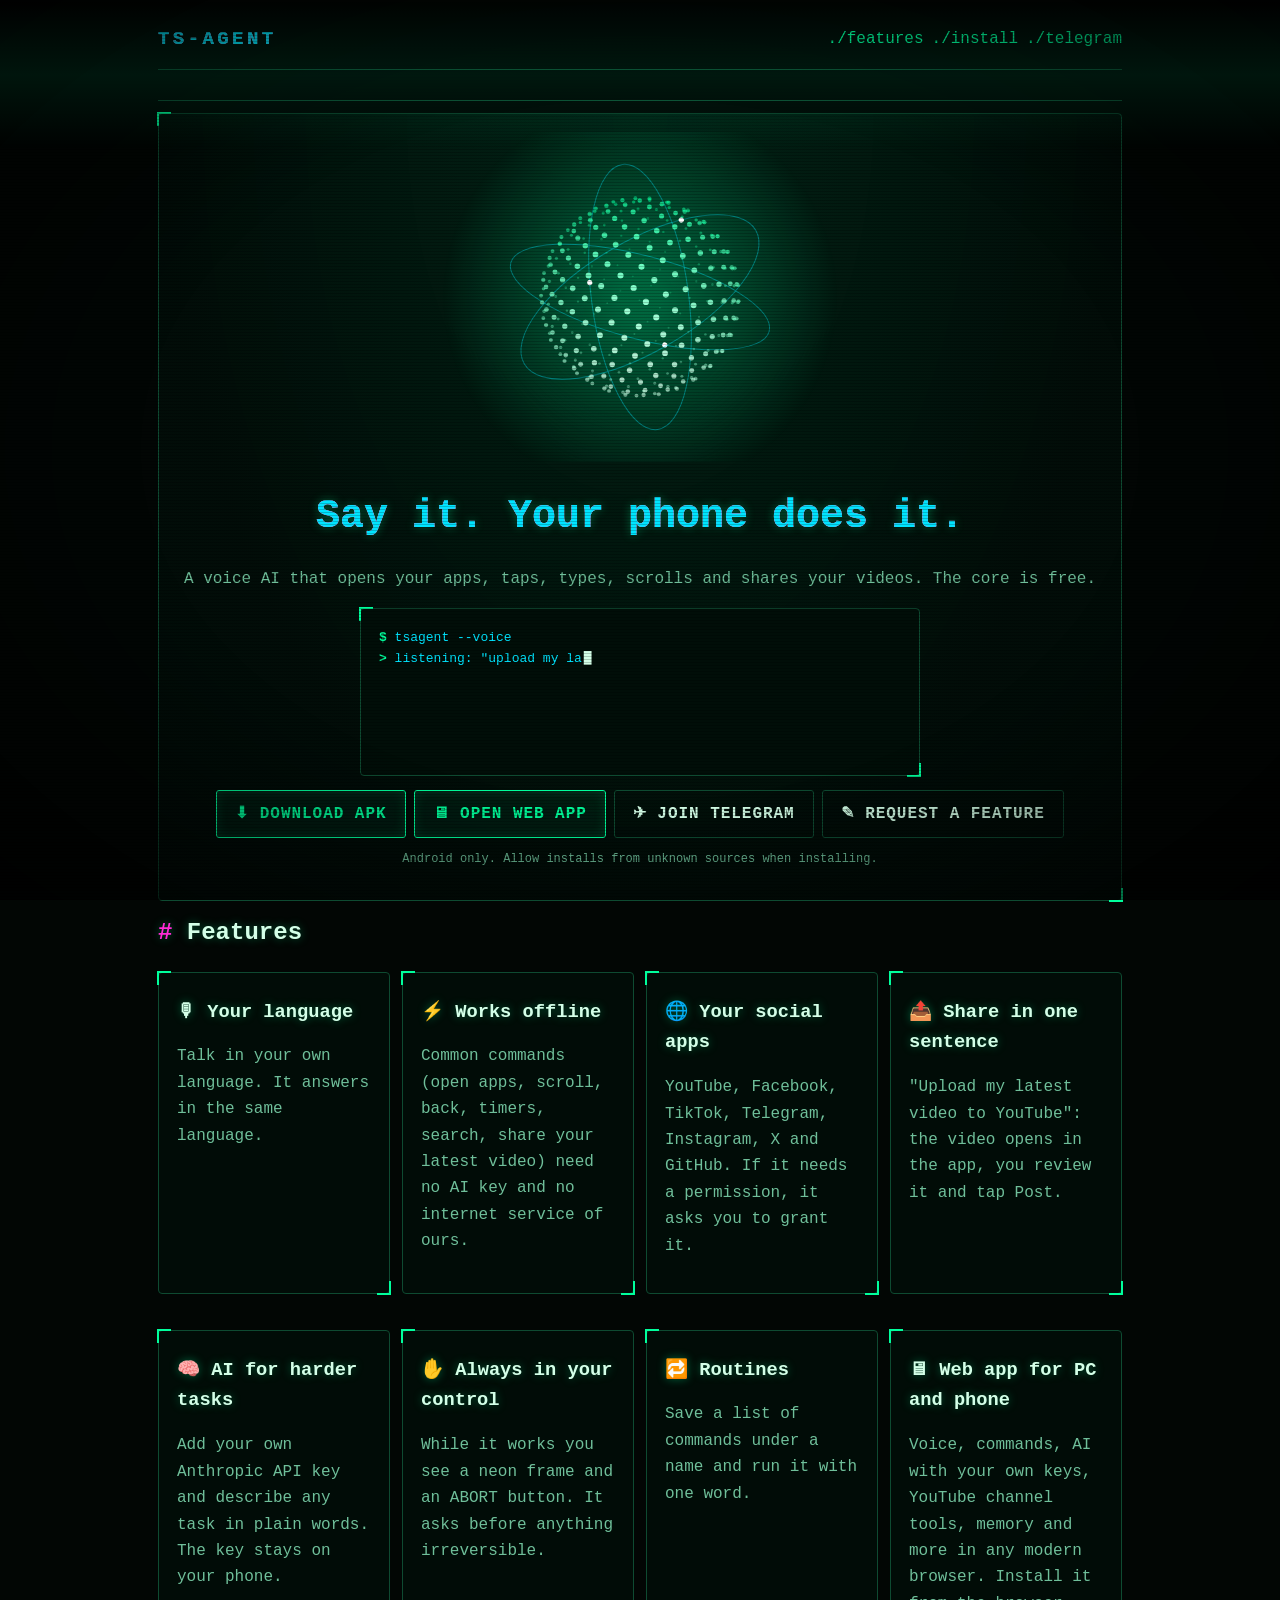
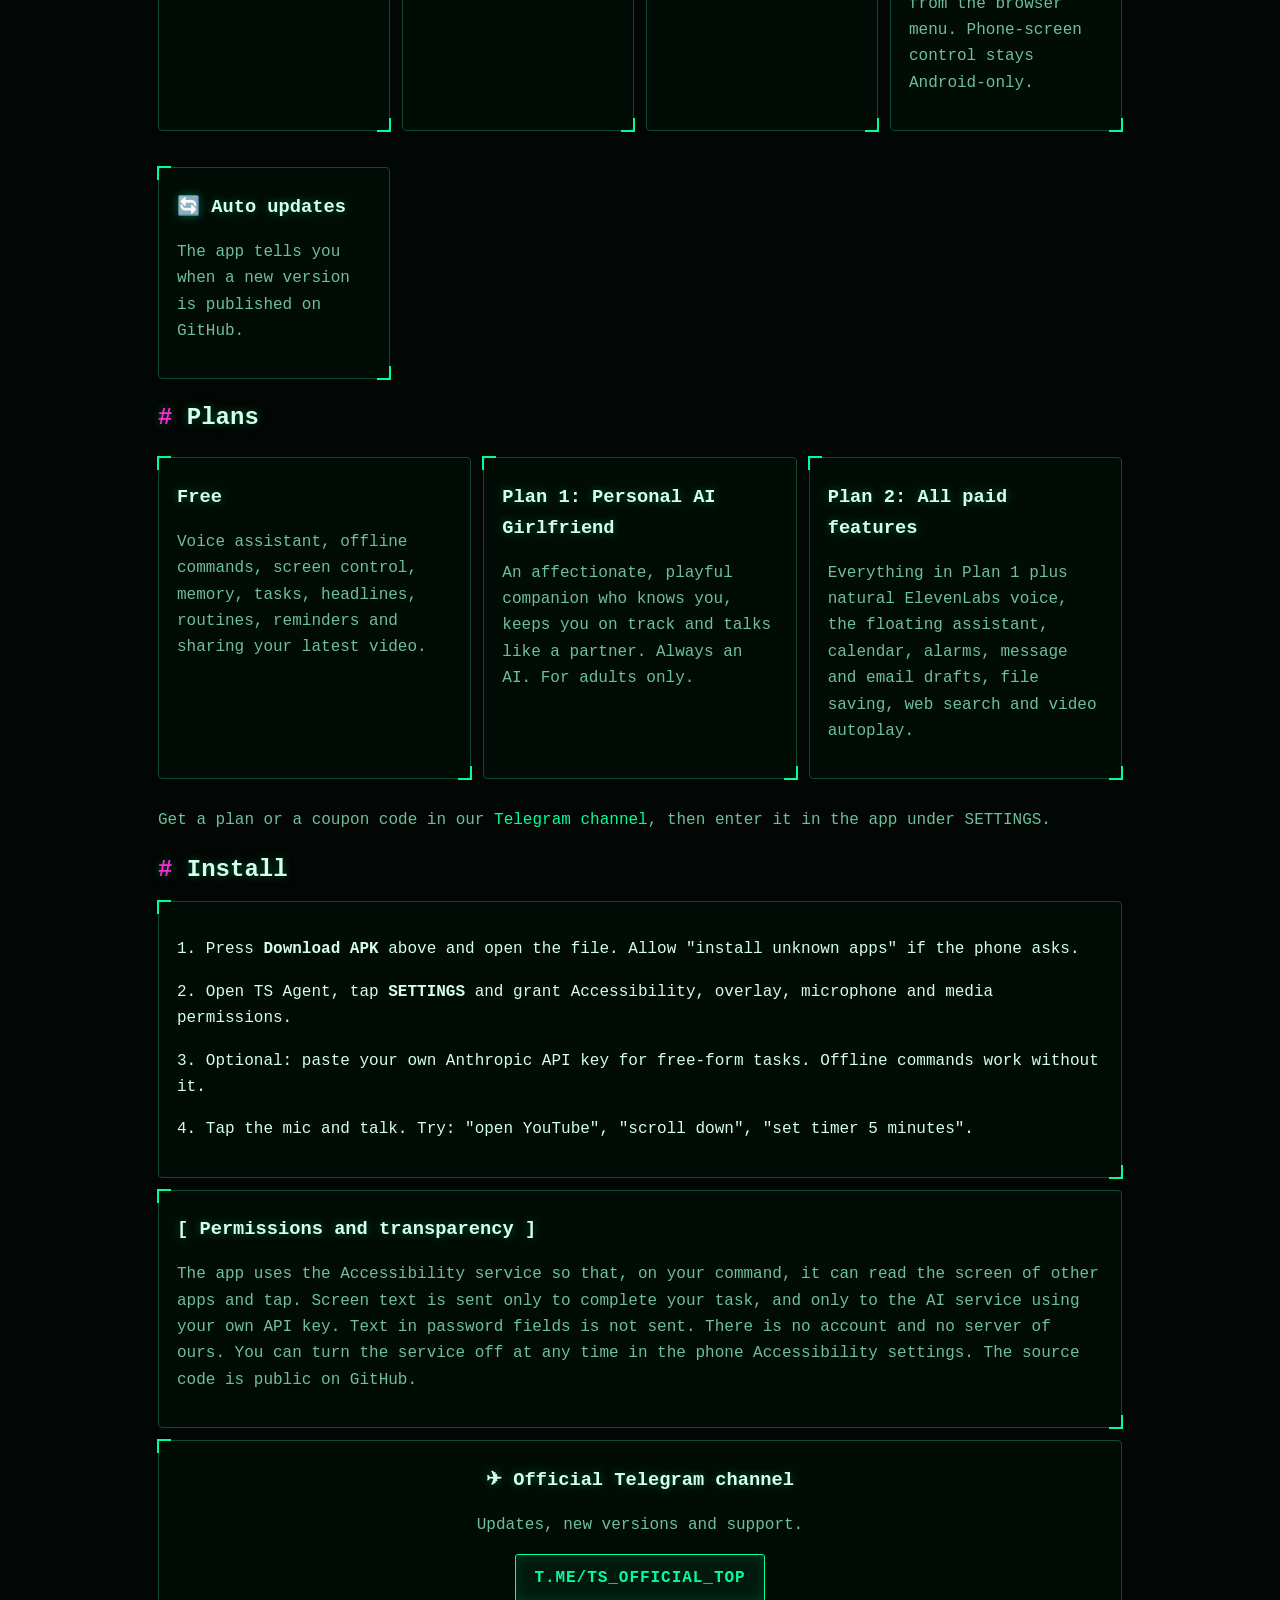
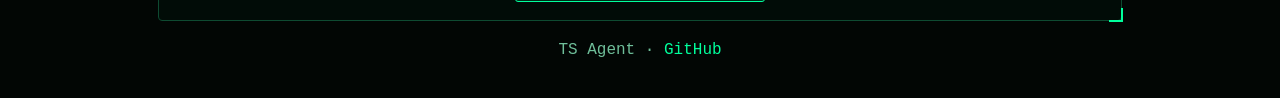
==== commit 66cc7088: "latest fixes" ====
--- a/docs/index.html
+++ b/docs/index.html
@@ -1,47 +1,169 @@
-<!doctype html>
-<html lang="en">
-<head>
-<meta charset="utf-8"><meta name="viewport" content="width=device-width,initial-scale=1,viewport-fit=cover">
-<meta name="theme-color" content="#020604"><meta name="description" content="TS Agent — voice AI assistant for Android and web. Voice commands, routines, memory, tasks and AI tools.">
-<link rel="icon" href="logo.png"><title>TS-AGENT — Your phone. Your voice. Your AI.</title>
+<!doctype html><html lang="en"><head><meta charset="utf-8"><meta name="viewport" content="width=device-width,initial-scale=1"><meta name="theme-color" content="#020604">
+<link rel="icon" href="logo.png">
+<title>TS Agent - voice AI for your phone</title>
 <style>
-:root{--bg:#020604;--panel:#06130f;--line:#0b6848;--green:#00f5a0;--cyan:#00d9f5;--pink:#ff36ce;--gold:#ffd83d;--text:#effff7;--muted:#9bb9ac;--shadow:0 0 28px #00f5a022}*{box-sizing:border-box}html{scroll-behavior:smooth}body{margin:0;background:radial-gradient(ellipse at 78% 20%,#003e302e,transparent 34%),radial-gradient(ellipse at 12% 65%,#001d352e,transparent 32%),var(--bg);color:var(--text);font:16px/1.6 system-ui,-apple-system,Segoe UI,sans-serif;overflow-x:hidden}a{color:inherit;text-decoration:none}button,a{ -webkit-tap-highlight-color:transparent}.shell{width:min(1240px,calc(100% - 40px));margin:auto}.top{position:sticky;top:0;z-index:20;background:#020806eF;backdrop-filter:blur(14px);border-bottom:1px solid #00f5a055}.nav{min-height:78px;display:flex;align-items:center;justify-content:space-between;gap:20px}.brand{display:flex;align-items:center;gap:12px;font-weight:900;letter-spacing:.08em;font-size:24px}.brand img{width:48px;height:48px;object-fit:contain}.brand em{font-style:normal;color:var(--green)}.navlinks{display:flex;gap:26px;align-items:center;color:#d8e9e1;font-weight:650}.navlinks a:hover{color:var(--green)}.btn{display:inline-flex;align-items:center;justify-content:center;gap:10px;padding:13px 21px;border:1px solid var(--green);border-radius:9px;background:linear-gradient(120deg,#00f5a0,#00c8bf);color:#00150d;font-weight:900;letter-spacing:.02em;box-shadow:0 0 22px #00f5a044;transition:.2s}.btn:hover{transform:translateY(-2px);box-shadow:0 0 30px #00f5a077}.btn.outline{background:transparent;color:var(--text);box-shadow:none}.btn.outline:hover{color:var(--green);border-color:var(--cyan)}.hero{display:grid;grid-template-columns:1.08fr .92fr;align-items:center;gap:36px;padding:74px 0 58px;min-height:570px}.eyebrow{display:inline-flex;align-items:center;gap:9px;border:1px solid #ff36ce88;border-radius:99px;padding:6px 13px;color:#ff79e1;font-weight:800;font-size:13px;letter-spacing:.08em}.dot{width:8px;height:8px;border-radius:50%;background:var(--green);box-shadow:0 0 12px var(--green)}h1{font-size:clamp(42px,6.3vw,76px);line-height:1.02;letter-spacing:-.055em;margin:22px 0 18px}h1 .g{color:var(--green)}h1 .c{color:var(--cyan)}.lead{max-width:650px;color:#c4d8ce;font-size:clamp(16px,2vw,19px)}.actions{display:flex;gap:13px;flex-wrap:wrap;margin:28px 0 18px}.smallnote{font-size:12px;color:var(--muted)}.visual{min-height:420px;display:grid;place-items:center;position:relative}.core{width:min(370px,75vw);aspect-ratio:1;border-radius:50%;display:grid;place-items:center;position:relative;background:radial-gradient(circle,#00f5a033 0 18%,#00d9f511 42%,transparent 68%)}.core:before,.core:after{content:"";position:absolute;inset:5%;border:1px solid #00f5a088;border-radius:50%;box-shadow:0 0 28px #00f5a033,inset 0 0 30px #00f5a022;animation:spin 18s linear infinite}.core:after{inset:14%;border-color:#00d9f5aa;border-style:dashed;animation-direction:reverse;animation-duration:28s}.avatar{width:58%;aspect-ratio:1;border-radius:50%;display:grid;place-items:center;text-align:center;border:1px solid #00f5a0aa;background:radial-gradient(circle at 35% 30%,#104b48,#03120f 68%);box-shadow:0 0 55px #00f5a044;color:var(--green);font-size:clamp(60px,9vw,100px)}.avatar span{display:block;font-size:14px;letter-spacing:.16em;font-weight:900;color:#b8fff0}.orbit-label{position:absolute;padding:9px 13px;border:1px solid #00f5a077;border-radius:8px;background:#03100de8;font-size:12px;font-weight:800;box-shadow:var(--shadow)}.l1{top:10%;right:-1%}.l2{bottom:14%;left:-3%;border-color:#00d9f5aa;color:var(--cyan)}.l3{bottom:4%;right:2%;border-color:#ff36ce88;color:#ff83e4}@keyframes spin{to{transform:rotate(360deg)}}.ticker{border-block:1px solid #0b6848;background:#03100b;padding:11px 0;overflow:hidden;color:#9bb9ac;font-size:12px;letter-spacing:.16em;white-space:nowrap}.ticker span{display:inline-block;min-width:100%;animation:marquee 28s linear infinite}@keyframes marquee{to{transform:translateX(-100%)}}section{padding:55px 0}.sectionhead{text-align:center;margin:0 auto 28px;max-width:700px}.kicker{color:var(--green);font-size:12px;font-weight:900;letter-spacing:.2em;text-transform:uppercase}.sectionhead h2{font-size:clamp(28px,4vw,42px);line-height:1.1;margin:9px 0}.sectionhead p{color:var(--muted);margin:0}.grid{display:grid;grid-template-columns:repeat(4,1fr);gap:15px}.feature{border:1px solid #0b6848;background:linear-gradient(145deg,#071b14,#030b08);border-radius:13px;padding:21px;min-height:180px;transition:.22s;box-shadow:0 8px 24px #0005}.feature:hover{transform:translateY(-4px);border-color:var(--green);box-shadow:var(--shadow)}.ico{font-size:27px}.feature h3{margin:9px 0 5px;font-size:17px}.feature p{color:var(--muted);font-size:14px;margin:0}.platforms{display:grid;grid-template-columns:1fr 1fr;gap:18px}.platform{border:1px solid #0b6848;border-radius:14px;padding:25px;background:#06130f}.platform h3{font-size:22px;margin:4px 0}.platform p,.platform li{color:var(--muted)}.platform ul{padding-left:20px}.platform .btn{margin-top:8px}.plans{display:grid;grid-template-columns:repeat(3,1fr);gap:15px}.plan{padding:23px;border:1px solid #0b6848;border-radius:13px;background:#06130f}.plan h3{margin:0 0 8px}.plan p{color:var(--muted);font-size:14px}.install{max-width:850px;margin:auto;border:1px solid #0b6848;border-radius:14px;padding:25px;background:#06130f}.install li{padding:7px 0;color:#c5d9cf}.notice{display:none;margin:15px 0;padding:12px;border:1px solid var(--gold);color:var(--gold);border-radius:8px}.foot{border-top:1px solid #0b6848;padding:24px 0;color:var(--muted);font-size:13px}.footrow{display:flex;justify-content:space-between;gap:14px;flex-wrap:wrap}.fade{opacity:0;transform:translateY(14px);transition:.65s}.fade.in{opacity:1;transform:none}#rain{position:fixed;inset:0;z-index:-1;opacity:.13;pointer-events:none}.menu{display:none;background:none;color:var(--green);border:1px solid #0b6848;border-radius:7px;padding:8px 12px;font-size:20px}@media(max-width:900px){.hero{grid-template-columns:1fr;padding-top:50px}.visual{min-height:340px;grid-row:1}.hero-copy{text-align:center}.hero-copy .actions{justify-content:center}.lead{margin-inline:auto}.grid{grid-template-columns:repeat(2,1fr)}}@media(max-width:650px){.shell{width:min(100% - 28px,1240px)}.nav{min-height:66px}.brand{font-size:19px}.brand img{width:38px;height:38px}.menu{display:block}.navlinks{display:none;position:absolute;top:66px;left:0;right:0;padding:16px 22px;background:#020806;flex-direction:column;align-items:flex-start;border-bottom:1px solid #0b6848}.navlinks.open{display:flex}.nav .btn{display:none}.hero{padding:25px 0 35px;gap:5px}.visual{min-height:290px}.core{width:260px}.l1{right:-2%}.l2{left:-2%}section{padding:38px 0}.grid{grid-template-columns:1fr 1fr;gap:10px}.feature{padding:15px;min-height:170px}.feature p{font-size:13px}.platforms,.plans{grid-template-columns:1fr}.sectionhead{margin-bottom:20px}}@media(max-width:380px){.grid{grid-template-columns:1fr}.actions .btn{width:100%}}@media(prefers-reduced-motion:reduce){*,*:before,*:after{animation:none!important;scroll-behavior:auto!important;transition:none!important}.fade{opacity:1;transform:none}}
-</style></head>
-<body>
-<canvas id="rain" aria-hidden="true"></canvas>
-<header class="top"><div class="shell nav"><a class="brand" href="#home"><img src="logo.png" alt="TS Agent logo"><span>TS-<em>AGENT</em></span></a><button class="menu" id="menu" aria-label="Toggle navigation" aria-expanded="false">☰</button><nav class="navlinks" id="navlinks"><a href="#home">HOME</a><a href="#features">FEATURES</a><a href="#platforms">ANDROID + WEB</a><a href="#plans">PLANS</a><a href="#install">INSTALL</a></nav><a class="btn" id="topDownload" href="#install">⬇ GET APK</a></div></header>
-<main>
-<div class="shell" id="home"><div id="notice" class="notice" role="status"></div>
-<section class="hero"><div class="hero-copy"><div class="eyebrow"><i class="dot"></i> MISS SARA AI · PERSONAL ASSISTANT</div><h1>Your phone.<br><span class="g">Your voice.</span><br><span class="c">Your AI.</span></h1><p class="lead">Control supported phone actions with voice, chat with AI, save routines, manage tasks and reminders, and use the web assistant from your browser.</p><div class="actions"><a class="btn" id="dl" href="https://github.com/omozurosami15-source/TS-Ai-agent-/releases/latest">⬇ DOWNLOAD APK</a><a class="btn outline" href="app/">OPEN WEB APP ↗</a></div><p class="smallnote" id="dlmeta">Android APK · Web app works in a modern browser · Device-control features require Android permissions.</p></div>
-<div class="visual" aria-label="Miss Sara AI futuristic interface illustration"><div class="core"><div class="avatar">✧<span>MISS SARA AI</span></div></div><div class="orbit-label l1">● SYSTEM READY</div><div class="orbit-label l2">◉ VOICE + VISION</div><div class="orbit-label l3">✦ AI CORE</div></div></section></div>
-<div class="ticker"><span>VOICE ASSISTANT　✦　OFFLINE COMMANDS　✦　SMART MEMORY　✦　ROUTINES　✦　TASKS & REMINDERS　✦　ANDROID + WEB　✦　YOU CONTROL THE PERMISSIONS　✦　</span></div>
-<section id="features"><div class="shell"><div class="sectionhead"><div class="kicker">What it can do</div><h2>One assistant. Multiple ways to work.</h2><p>Feature highlights are based on the Android and web modules included in this project. Availability can depend on platform, permissions, plan and configuration.</p></div><div class="grid">
-<article class="feature"><div class="ico">🎙️</div><h3>Voice & language</h3><p>Speak commands and interact with the assistant using supported voice input and output.</p></article>
-<article class="feature"><div class="ico">🧠</div><h3>AI chat & memory</h3><p>Chat with the assistant, use configured AI providers and work with saved notes or memory.</p></article>
-<article class="feature"><div class="ico">📱</div><h3>Android phone control</h3><p>Supported app opening, screen actions and automation through Android accessibility permissions.</p></article>
-<article class="feature"><div class="ico">👁️</div><h3>Vision & camera tools</h3><p>Use the included vision and scan interfaces where camera and related permissions are granted.</p></article>
-<article class="feature"><div class="ico">🔁</div><h3>Routines & automation</h3><p>Save command sequences and run supported routines when needed.</p></article>
-<article class="feature"><div class="ico">⏰</div><h3>Tasks & reminders</h3><p>Manage reminders, alarms and scheduled assistant tasks supported by the app.</p></article>
-<article class="feature"><div class="ico">📰</div><h3>News & information</h3><p>Use headlines, weather and regional information modules included in the Android app.</p></article>
-<article class="feature"><div class="ico">🛠️</div><h3>Tools & integrations</h3><p>Project modules include Telegram connectivity, Termux bridge, sharing and backend clients.</p></article>
-</div></div></section>
-<section id="platforms"><div class="shell"><div class="sectionhead"><div class="kicker">Two experiences</div><h2>Android app + Web app</h2><p>Use the right interface for the device and task.</p></div><div class="platforms"><article class="platform"><div class="kicker">01 · Android</div><h3>Full device assistant</h3><p>Android includes device-level modules that are not available to an ordinary browser page.</p><ul><li>Voice assistant and command runner</li><li>Accessibility-based screen actions (permission required)</li><li>Camera/scan, overlay and background services</li><li>Alarms, reminders, routines and sharing</li></ul><a class="btn" href="#install">ANDROID INSTALL ↓</a></article><article class="platform"><div class="kicker">02 · Browser</div><h3>MISS SARA Web</h3><p>Open the included progressive web app on desktop or mobile browser.</p><ul><li>Chat, voice and command interface</li><li>Memory, personality and settings views</li><li>Vision, tasks and plan views in the web UI</li><li>Installable PWA where supported by browser</li></ul><a class="btn outline" href="app/">LAUNCH WEB APP ↗</a></article></div></div></section>
-<section id="plans"><div class="shell"><div class="sectionhead"><div class="kicker">Access</div><h2>Plans & configuration</h2><p>Plan entitlements and available features are controlled inside the app.</p></div><div class="plans"><article class="plan"><h3>Free</h3><p>Core assistant experience, voice commands, offline-supported actions, tasks, reminders and routines as enabled in the app.</p></article><article class="plan"><h3>Personal AI</h3><p>Companion-style assistant experience and personalization according to the active plan and app settings.</p></article><article class="plan"><h3>Premium features</h3><p>Additional voice, floating assistant, calendar, alarms, drafts, file and web tools where enabled by entitlement.</p></article></div><p class="smallnote" style="text-align:center;margin-top:15px">For plan details, coupons and support, use the official <a href="https://t.me/ts_official_top" target="_blank" rel="noopener" style="color:var(--green)">Telegram channel</a>.</p></div></section>
-<section id="install"><div class="shell"><div class="sectionhead"><div class="kicker">Get started</div><h2>Install TS Agent</h2><p>Download the latest published APK from the project’s GitHub Releases.</p></div><div class="install"><ol><li>Tap <b>Download APK</b> and open the downloaded APK file.</li><li>If Android asks, allow installation from this source.</li><li>Open TS Agent and review its permissions in Settings. Grant only the permissions needed for features you use.</li><li>For AI-provider features, configure the provider and credentials in the app settings.</li><li>Open the web version anytime using <a href="app/" style="color:var(--green)">MISS SARA Web</a>.</li></ol><div class="actions"><a class="btn" id="installDownload" href="https://github.com/omozurosami15-source/TS-Ai-agent-/releases/latest">⬇ LATEST RELEASE</a><a class="btn outline" href="https://github.com/omozurosami15-source/TS-Ai-agent-" target="_blank" rel="noopener">VIEW SOURCE ↗</a></div><p class="smallnote" id="releaseStatus">Release information is loaded from GitHub when available.</p></div></div></section>
-<section><div class="shell"><div class="install"><div class="kicker">Permissions & transparency</div><h2 style="font-size:24px">You stay in control</h2><p style="color:var(--muted)">Android accessibility, microphone, camera, overlay and media permissions are used by related features. Review each Android permission prompt and disable permissions you do not want to grant. AI-provider data handling depends on the provider configured in the app; consult that provider’s policy before sending sensitive information.</p><a href="https://github.com/omozurosami15-source/TS-Ai-agent-" target="_blank" rel="noopener" style="color:var(--green)">Review the source code on GitHub ↗</a></div></div></section>
-</main>
-<footer class="foot"><div class="shell footrow"><span>© TS Agent · AI powered · Smarter · Stronger</span><span><a href="app/">Web app</a> · <a href="https://t.me/ts_official_top" target="_blank" rel="noopener">Telegram</a> · <a href="https://github.com/omozurosami15-source/TS-Ai-agent-" target="_blank" rel="noopener">GitHub</a></span></div></footer>
+:root{--line:#0e4a31;--tx:#d4ffe8;--mut:#6fbf9a;--cy:#00ff9c;--pk:#ff2bd6;--vi:#00e5ff;--gr:#00e5ff;--rd:#ff3b5c;--am:#ffb02e}
+*{box-sizing:border-box}
+html{scroll-behavior:smooth}
+body{margin:0;font-family:ui-monospace,SFMono-Regular,Menlo,Consolas,"Courier New",monospace;color:var(--tx);background:#020604;min-height:100vh;line-height:1.65}
+body:before{content:"";position:fixed;inset:0;pointer-events:none;z-index:40;background:radial-gradient(ellipse at center,transparent 55%,rgba(0,0,0,.75))}
+#rain{position:fixed;inset:0;z-index:-2;opacity:.2}
+.scan{position:fixed;inset:0;pointer-events:none;z-index:50;background:repeating-linear-gradient(0deg,rgba(0,0,0,.2) 0 1px,transparent 1px 3px)}
+.scan:after{content:"";position:absolute;left:0;right:0;height:150px;background:linear-gradient(transparent,rgba(0,255,156,.08),transparent);animation:sweep 6s linear infinite}
+@keyframes sweep{from{top:-150px}to{top:100%}}
+a{color:var(--cy);text-decoration:none}a:hover{text-shadow:0 0 8px var(--cy)}
+.wrap{max-width:1000px;margin:0 auto;padding:18px}
+h1,h2,h3{margin:.3em 0;text-shadow:0 0 10px rgba(0,255,156,.35)}
+h2:before{content:"# ";color:var(--pk)}
+.mut{color:var(--mut)}
+.card{background:rgba(2,14,9,.88);border:1px solid var(--line);border-radius:4px;padding:18px;margin:12px 0;position:relative;transition:.25s}
+.card:before,.card:after{content:"";position:absolute;width:12px;height:12px;border:2px solid var(--cy);pointer-events:none}
+.card:before{top:-2px;left:-2px;border-right:0;border-bottom:0}
+.card:after{bottom:-2px;right:-2px;border-left:0;border-top:0}
+.card:hover{border-color:var(--cy);box-shadow:0 0 22px rgba(0,255,156,.22)}
+input,select,textarea{width:100%;padding:10px 12px;border-radius:3px;border:1px solid var(--line);background:#02100a;color:var(--cy);font:inherit;outline:0}
+input:focus,select:focus,textarea:focus{border-color:var(--cy);box-shadow:0 0 12px rgba(0,255,156,.35)}
+::placeholder{color:#3c7a5d}
+label{display:block;margin:10px 0 4px;color:var(--mut);font-size:13px}
+label:before{content:"> ";color:var(--cy)}
+.btn{display:inline-block;padding:10px 18px;border-radius:3px;border:1px solid var(--cy);background:rgba(0,255,156,.06);color:var(--cy);font:inherit;font-weight:700;cursor:pointer;letter-spacing:.06em;text-transform:uppercase;transition:.2s;box-shadow:inset 0 0 12px rgba(0,255,156,.15)}
+.btn:hover{background:var(--cy);color:#001a0e;box-shadow:0 0 24px rgba(0,255,156,.6);text-shadow:none}
+.btn.alt{border-color:var(--pk);color:var(--pk);background:rgba(255,43,214,.06);box-shadow:inset 0 0 12px rgba(255,43,214,.15)}
+.btn.alt:hover{background:var(--pk);color:#fff;box-shadow:0 0 24px rgba(255,43,214,.6)}
+.btn.ghost{border-color:var(--line);color:var(--tx);background:transparent;box-shadow:none}
+.btn.ghost:hover{border-color:var(--cy);color:var(--cy);background:rgba(0,255,156,.08)}
+.btn.red{border-color:var(--rd);color:var(--rd);background:rgba(255,59,92,.06);box-shadow:none}
+.btn.red:hover{background:var(--rd);color:#fff;box-shadow:0 0 20px rgba(255,59,92,.6)}
+.btn.sm{padding:5px 11px;font-size:12px}
+.err{background:rgba(255,59,92,.08);border:1px solid var(--rd);color:#ffc0cb;padding:10px;border-radius:3px;margin:10px 0}
+.ok{background:rgba(0,255,156,.07);border:1px solid var(--cy);padding:10px;border-radius:3px;margin:10px 0}
+.scroll{overflow-x:auto}table{width:100%;border-collapse:collapse;font-size:13px}
+th,td{padding:8px;border-bottom:1px solid var(--line);text-align:left;vertical-align:middle}
+th{color:var(--cy);font-weight:400}tr:hover td{background:rgba(0,255,156,.04)}
+.grid{display:grid;gap:12px;grid-template-columns:repeat(auto-fit,minmax(210px,1fr))}
+.tag{display:inline-block;padding:1px 10px;border-radius:2px;border:1px solid var(--cy);color:var(--cy);font-size:12px}
+.row{display:flex;gap:8px;flex-wrap:wrap;align-items:center}
+code{color:var(--am)}
+.glitch{position:relative;display:inline-block}
+.glitch:before,.glitch:after{content:attr(data-t);position:absolute;left:0;top:0;width:100%;overflow:hidden;text-shadow:none}
+.glitch:before{color:var(--pk);animation:g1 3s infinite steps(1)}
+.glitch:after{color:var(--vi);animation:g2 3s infinite steps(1)}
+@keyframes g1{0%,90%,100%{clip-path:inset(0 0 100% 0);transform:none}91%{clip-path:inset(15% 0 60% 0);transform:translate(-4px,0)}94%{clip-path:inset(65% 0 8% 0);transform:translate(3px,0)}97%{clip-path:inset(35% 0 40% 0);transform:translate(-2px,0)}}
+@keyframes g2{0%,91%,100%{clip-path:inset(100% 0 0 0);transform:none}92%{clip-path:inset(55% 0 20% 0);transform:translate(4px,0)}95%{clip-path:inset(10% 0 70% 0);transform:translate(-3px,0)}98%{clip-path:inset(75% 0 5% 0);transform:translate(2px,0)}}
+.cursor:after{content:"█";margin-left:2px;animation:blink 1s steps(1) infinite}
+@keyframes blink{50%{opacity:0}}
+.ticker{overflow:hidden;white-space:nowrap;border-top:1px solid var(--line);border-bottom:1px solid var(--line);color:var(--mut);font-size:12px;padding:5px 0;margin:8px 0}
+.ticker span{display:inline-block;padding-left:100%;animation:tick 28s linear infinite}
+@keyframes tick{to{transform:translateX(-100%)}}
+.term{font-size:13px;min-height:168px;white-space:pre-wrap;text-align:left}
+.term b{color:var(--cy)}.term i{color:var(--vi);font-style:normal}
+.fade{opacity:0;transform:translateY(14px);transition:.7s}.fade.in{opacity:1;transform:none}
+@media (prefers-reduced-motion:reduce){.scan:after,.glitch:before,.glitch:after,.ticker span,.cursor:after{animation:none}}
+
+.fade.in{opacity:1;transform:none}</style></head><body>
+<canvas id="rain"></canvas><div class="scan"></div>
+<div class="wrap">
+<div class="row" style="justify-content:space-between;padding:6px 0">
+  <b class="glitch" data-t="TS-AGENT" style="letter-spacing:.18em;font-size:19px;color:var(--cy)">TS-AGENT</b>
+  <div class="row"><a href="#features">./features</a><a href="#install">./install</a><a id="tg" href="https://t.me/ts_official_top" target="_blank" rel="noopener">./telegram</a></div>
+</div>
+<div class="ticker"><span>ACCESS: GRANTED &nbsp;//&nbsp; NO SERVER, NO LOGIN &nbsp;//&nbsp; RUNS ON GITHUB &nbsp;//&nbsp; YOUR AI KEY STAYS ON YOUR PHONE &nbsp;//&nbsp; FREE CORE, PAID PLANS &nbsp;//&nbsp; ACCESSIBILITY BRIDGE: READY &nbsp;//&nbsp;</span></div>
+<div id="notice"></div>
+
+<div class="card" style="text-align:center;background:radial-gradient(ellipse at top,rgba(0,255,156,.12),rgba(2,14,9,.9) 70%)">
+  <canvas id="orb" width="440" height="330" style="max-width:100%"></canvas>
+  <h1 style="font-size:clamp(26px,6vw,40px)"><span class="glitch" data-t="Say it. Your phone does it.">Say it. Your phone does it.</span></h1>
+  <p class="mut">A voice AI that opens your apps, taps, types, scrolls and shares your videos. The core is free.</p>
+  <div class="card term" id="term" style="margin:14px auto;max-width:560px"></div>
+  <div class="row" style="justify-content:center">
+    <a class="btn" id="dl" href="#install">⬇ Download APK</a>
+    <a class="btn" href="app/">🖥 Open web app</a>
+    <a class="btn ghost" id="tg2" href="https://t.me/ts_official_top" target="_blank" rel="noopener">✈ Join Telegram</a>
+    <a class="btn ghost" id="req" href="#" target="_blank" rel="noopener">✎ Request a feature</a>
+  </div>
+  <p class="mut" id="dlmeta" style="font-size:12px">Android only. Allow installs from unknown sources when installing.</p>
+</div>
+
+<h2 id="features">Features</h2>
+<div class="grid">
+  <div class="card"><h3>🎙 Your language</h3><p class="mut">Talk in your own language. It answers in the same language.</p></div>
+  <div class="card"><h3>⚡ Works offline</h3><p class="mut">Common commands (open apps, scroll, back, timers, search, share your latest video) need no AI key and no internet service of ours.</p></div>
+  <div class="card"><h3>🌐 Your social apps</h3><p class="mut">YouTube, Facebook, TikTok, Telegram, Instagram, X and GitHub. If it needs a permission, it asks you to grant it.</p></div>
+  <div class="card"><h3>📤 Share in one sentence</h3><p class="mut">"Upload my latest video to YouTube": the video opens in the app, you review it and tap Post.</p></div>
+  <div class="card"><h3>🧠 AI for harder tasks</h3><p class="mut">Add your own Anthropic API key and describe any task in plain words. The key stays on your phone.</p></div>
+  <div class="card"><h3>✋ Always in your control</h3><p class="mut">While it works you see a neon frame and an ABORT button. It asks before anything irreversible.</p></div>
+  <div class="card"><h3>🔁 Routines</h3><p class="mut">Save a list of commands under a name and run it with one word.</p></div>
+  <div class="card"><h3>🖥 Web app for PC and phone</h3><p class="mut">Voice, commands, AI with your own keys, YouTube channel tools, memory and more in any modern browser. Install it from the browser menu. Phone-screen control stays Android-only.</p></div>
+  <div class="card"><h3>🔄 Auto updates</h3><p class="mut">The app tells you when a new version is published on GitHub.</p></div>
+</div>
+
+<h2 id="plans">Plans</h2>
+<div class="grid">
+  <div class="card"><h3>Free</h3><p class="mut">Voice assistant, offline commands, screen control, memory, tasks, headlines, routines, reminders and sharing your latest video.</p></div>
+  <div class="card"><h3>Plan 1: Personal AI Girlfriend</h3><p class="mut">An affectionate, playful companion who knows you, keeps you on track and talks like a partner. Always an AI. For adults only.</p></div>
+  <div class="card"><h3>Plan 2: All paid features</h3><p class="mut">Everything in Plan 1 plus natural ElevenLabs voice, the floating assistant, calendar, alarms, message and email drafts, file saving, web search and video autoplay.</p></div>
+</div>
+<p class="mut">Get a plan or a coupon code in our <a href="https://t.me/ts_official_top" target="_blank" rel="noopener">Telegram channel</a>, then enter it in the app under SETTINGS.</p>
+
+<h2 id="install">Install</h2>
+<div class="card">
+  <p>1. Press <b>Download APK</b> above and open the file. Allow "install unknown apps" if the phone asks.</p>
+  <p>2. Open TS Agent, tap <b>SETTINGS</b> and grant Accessibility, overlay, microphone and media permissions.</p>
+  <p>3. Optional: paste your own Anthropic API key for free-form tasks. Offline commands work without it.</p>
+  <p>4. Tap the mic and talk. Try: "open YouTube", "scroll down", "set timer 5 minutes".</p>
+</div>
+
+<div class="card">
+  <h3>[ Permissions and transparency ]</h3>
+  <p class="mut">The app uses the Accessibility service so that, on your command, it can read the screen of other apps and tap. Screen text is sent only to complete your task, and only to the AI service using your own API key. Text in password fields is not sent. There is no account and no server of ours. You can turn the service off at any time in the phone Accessibility settings. The source code is public on GitHub.</p>
+</div>
+<div class="card" style="text-align:center"><h3>✈ Official Telegram channel</h3><p class="mut">Updates, new versions and support.</p><a class="btn" id="tg3" href="https://t.me/ts_official_top" target="_blank" rel="noopener">t.me/ts_official_top</a></div>
+<p class="mut" style="text-align:center">TS Agent · <a id="repo" href="#" target="_blank" rel="noopener">GitHub</a></p>
+</div>
 <script>
-'use strict';
-const REPO='omozurosami15-source/TS-Ai-agent-';
-const repoUrl='https://github.com/'+REPO;
-const menu=document.getElementById('menu'),nav=document.getElementById('navlinks');
-menu.addEventListener('click',()=>{const open=nav.classList.toggle('open');menu.setAttribute('aria-expanded',String(open));});
-nav.querySelectorAll('a').forEach(a=>a.addEventListener('click',()=>{nav.classList.remove('open');menu.setAttribute('aria-expanded','false')}));
-// Subtle decorative rain; no external libraries or network calls.
-(()=>{const c=document.getElementById('rain'),ctx=c.getContext('2d');let w=0,h=0,drops=[];const chars='01{}<>/+=*ABCDEF';function resize(){const scale=Math.min(devicePixelRatio||1,1.5);w=innerWidth;h=innerHeight;c.width=w*scale;c.height=h*scale;c.style.width=w+'px';c.style.height=h+'px';ctx.setTransform(scale,0,0,scale,0,0);drops=Array.from({length:Math.ceil(w/19)},()=>Math.random()*-30)}addEventListener('resize',resize);resize();if(!matchMedia('(prefers-reduced-motion: reduce)').matches){setInterval(()=>{ctx.fillStyle='rgba(2,6,4,.16)';ctx.fillRect(0,0,w,h);ctx.font='12px monospace';ctx.fillStyle='#00f5a0';drops.forEach((y,i)=>{ctx.fillText(chars[Math.random()*chars.length|0],i*19,y*15);drops[i]=y*15>h&&Math.random()>.97?0:y+.65})},75)}})();
-// Latest release lookup: fallback stays on the GitHub releases page if API is unavailable.
-(async()=>{const fallback=repoUrl+'/releases/latest';const links=['dl','topDownload','installDownload'].map(id=>document.getElementById(id));links.forEach(a=>a.href=fallback);try{const r=await fetch('https://api.github.com/repos/'+REPO+'/releases/latest',{headers:{Accept:'application/vnd.github+json'}});if(!r.ok)throw Error('release unavailable');const release=await r.json();const apk=(release.assets||[]).find(x=>/\.apk$/i.test(x.name));if(apk){document.getElementById('dl').href=apk.browser_download_url;document.getElementById('topDownload').href=apk.browser_download_url;document.getElementById('installDownload').href=apk.browser_download_url;document.getElementById('dl').textContent='⬇ DOWNLOAD '+release.tag_name;document.getElementById('releaseStatus').textContent=apk.name+' · '+(apk.size/1048576).toFixed(1)+' MB · '+release.tag_name;document.getElementById('dlmeta').textContent='Latest APK · '+(apk.size/1048576).toFixed(1)+' MB · '+release.tag_name}else{document.getElementById('releaseStatus').textContent='No APK asset found in the latest release yet. Open GitHub Releases to check.'}}catch(e){document.getElementById('releaseStatus').textContent='Could not load release details right now. The buttons open GitHub Releases.'}})();
-fetch('notice.json').then(r=>r.ok?r.json():null).then(j=>{if(j&&j.notice){const n=document.getElementById('notice');n.textContent=j.notice;n.style.display='block'}}).catch(()=>{});
-if('IntersectionObserver'in window){const io=new IntersectionObserver(es=>es.forEach(e=>{if(e.isIntersecting){e.target.classList.add('in');io.unobserve(e.target)}}),{threshold:.12});document.querySelectorAll('.feature,.platform,.plan,.install').forEach(el=>{el.classList.add('fade');io.observe(el)})}
+const REPO = 'OWNER/REPO';   // <- your GitHub repo, for example 'trust/ts-agent'
+// rain
+(function(){if(matchMedia('(prefers-reduced-motion:reduce)').matches)return;
+const c=document.getElementById('rain'),x=c.getContext('2d');let W,H,cols,drops;const G='01{}<>/\\|=+*#$%&ABCDEF789:;'.split('');
+function rs(){W=c.width=innerWidth;H=c.height=innerHeight;cols=Math.ceil(W/16);drops=Array.from({length:cols},()=>Math.random()*-50);}
+rs();addEventListener('resize',rs);
+setInterval(()=>{x.fillStyle='rgba(2,6,4,.14)';x.fillRect(0,0,W,H);x.font='14px monospace';
+for(let i=0;i<cols;i++){x.fillStyle=Math.random()>.975?'#d4ffe8':'#00ff9c';x.fillText(G[Math.random()*G.length|0],i*16,drops[i]*16);
+if(drops[i]*16>H&&Math.random()>.975)drops[i]=0;drops[i]+=1;}},60);})();
+// orb
+const c=document.getElementById('orb'),x=c.getContext('2d');let t=0;const P=[];
+for(let i=0;i<320;i++){const y=1-2*(i+.5)/320,r=Math.sqrt(1-y*y),th=i*2.399963;P.push([Math.cos(th)*r,y,Math.sin(th)*r]);}
+function f(){t+=.012;const W=c.width,H=c.height,R=H*.3,cx=W/2,cy=H/2,ca=Math.cos(t),sa=Math.sin(t),ct=Math.cos(.4),st=Math.sin(.4);x.clearRect(0,0,W,H);
+const g=x.createRadialGradient(cx,cy,R*.2,cx,cy,R*2);g.addColorStop(0,'rgba(0,255,156,.32)');g.addColorStop(1,'rgba(0,255,156,0)');x.fillStyle=g;x.fillRect(0,0,W,H);
+for(let k=0;k<3;k++){x.save();x.translate(cx,cy);x.rotate(t*(.3+.15*k)+k*1.05);x.strokeStyle='rgba(0,229,255,.4)';x.lineWidth=1;x.beginPath();x.ellipse(0,0,R*1.35,R*(.42+.07*k),0,0,7);x.stroke();
+const a=t*(1.5+.5*k);x.fillStyle='#fff';x.beginPath();x.arc(R*1.35*Math.cos(a),R*(.42+.07*k)*Math.sin(a),2.6,0,7);x.fill();x.restore();}
+for(const p of P){const X=p[0]*ca+p[2]*sa,Z1=-p[0]*sa+p[2]*ca,Y=p[1]*ct-Z1*st,Z=p[1]*st+Z1*ct,d=(Z+1)/2,m=(p[1]+1)/2;
+x.fillStyle=`rgba(${207*m|0},255,${156+76*m|0},${.2+.8*d})`;x.beginPath();x.arc(cx+X*R,cy+Y*R,.9+2.2*d,0,7);x.fill();}
+requestAnimationFrame(f);}f();
+// terminal demo
+const L=[['$ ','tsagent --voice'],['> ','listening: "upload my latest video to YouTube"'],['> ','[share_media] YouTube ........ OK'],['> ','[confirm] publish now? y/n'],['> ','DONE ✓']];
+const term=document.getElementById('term');let li=0,ci=0,out='';
+function step(){if(li>=L.length){setTimeout(()=>{li=0;ci=0;out='';step()},4200);return}
+const [p,s]=L[li];if(ci===0)out+=(li?'\n':'')+'<b>'+p+'</b>';
+if(ci<s.length){ci++;term.innerHTML=out+'<i>'+s.slice(0,ci).replace(/</g,'&lt;')+'</i><span class="cursor"></span>';setTimeout(step,26)}
+else{out+='<i>'+s.replace(/</g,'&lt;')+'</i>';li++;ci=0;setTimeout(step,420)}}
+step();
+// GitHub: latest release, notice, links (no server of ours)
+if(!REPO.startsWith('OWNER')){
+  const gh='https://github.com/'+REPO;
+  document.getElementById('repo').href=gh;
+  document.getElementById('req').href=gh+'/issues/new';
+  const dl=document.getElementById('dl'),meta=document.getElementById('dlmeta');
+  dl.href=gh+'/releases/latest';
+  fetch('https://api.github.com/repos/'+REPO+'/releases/latest').then(r=>r.ok?r.json():null).then(j=>{
+    if(!j)return;const a=(j.assets||[]).find(x=>x.name.endsWith('.apk'));
+    if(a){dl.href=a.browser_download_url;dl.textContent='⬇ Download APK '+j.tag_name;
+      meta.textContent=(a.size/1048576).toFixed(1)+' MB · '+a.download_count+' downloads · '+new Date(j.published_at).toLocaleDateString();}
+  }).catch(()=>{});
+  fetch('notice.json').then(r=>r.ok?r.json():null).then(j=>{
+    if(j&&j.notice){const n=document.getElementById('notice');n.className='ok';n.textContent='[NOTICE] '+j.notice;}
+  }).catch(()=>{});
+}
+const io=new IntersectionObserver(es=>es.forEach(e=>{if(e.isIntersecting){e.target.classList.add('in');io.unobserve(e.target)}}),{threshold:.12});
+document.querySelectorAll('.card').forEach((el,i)=>{el.classList.add('fade');el.style.transitionDelay=(i%4)*70+'ms';io.observe(el)});
 </script></body></html>
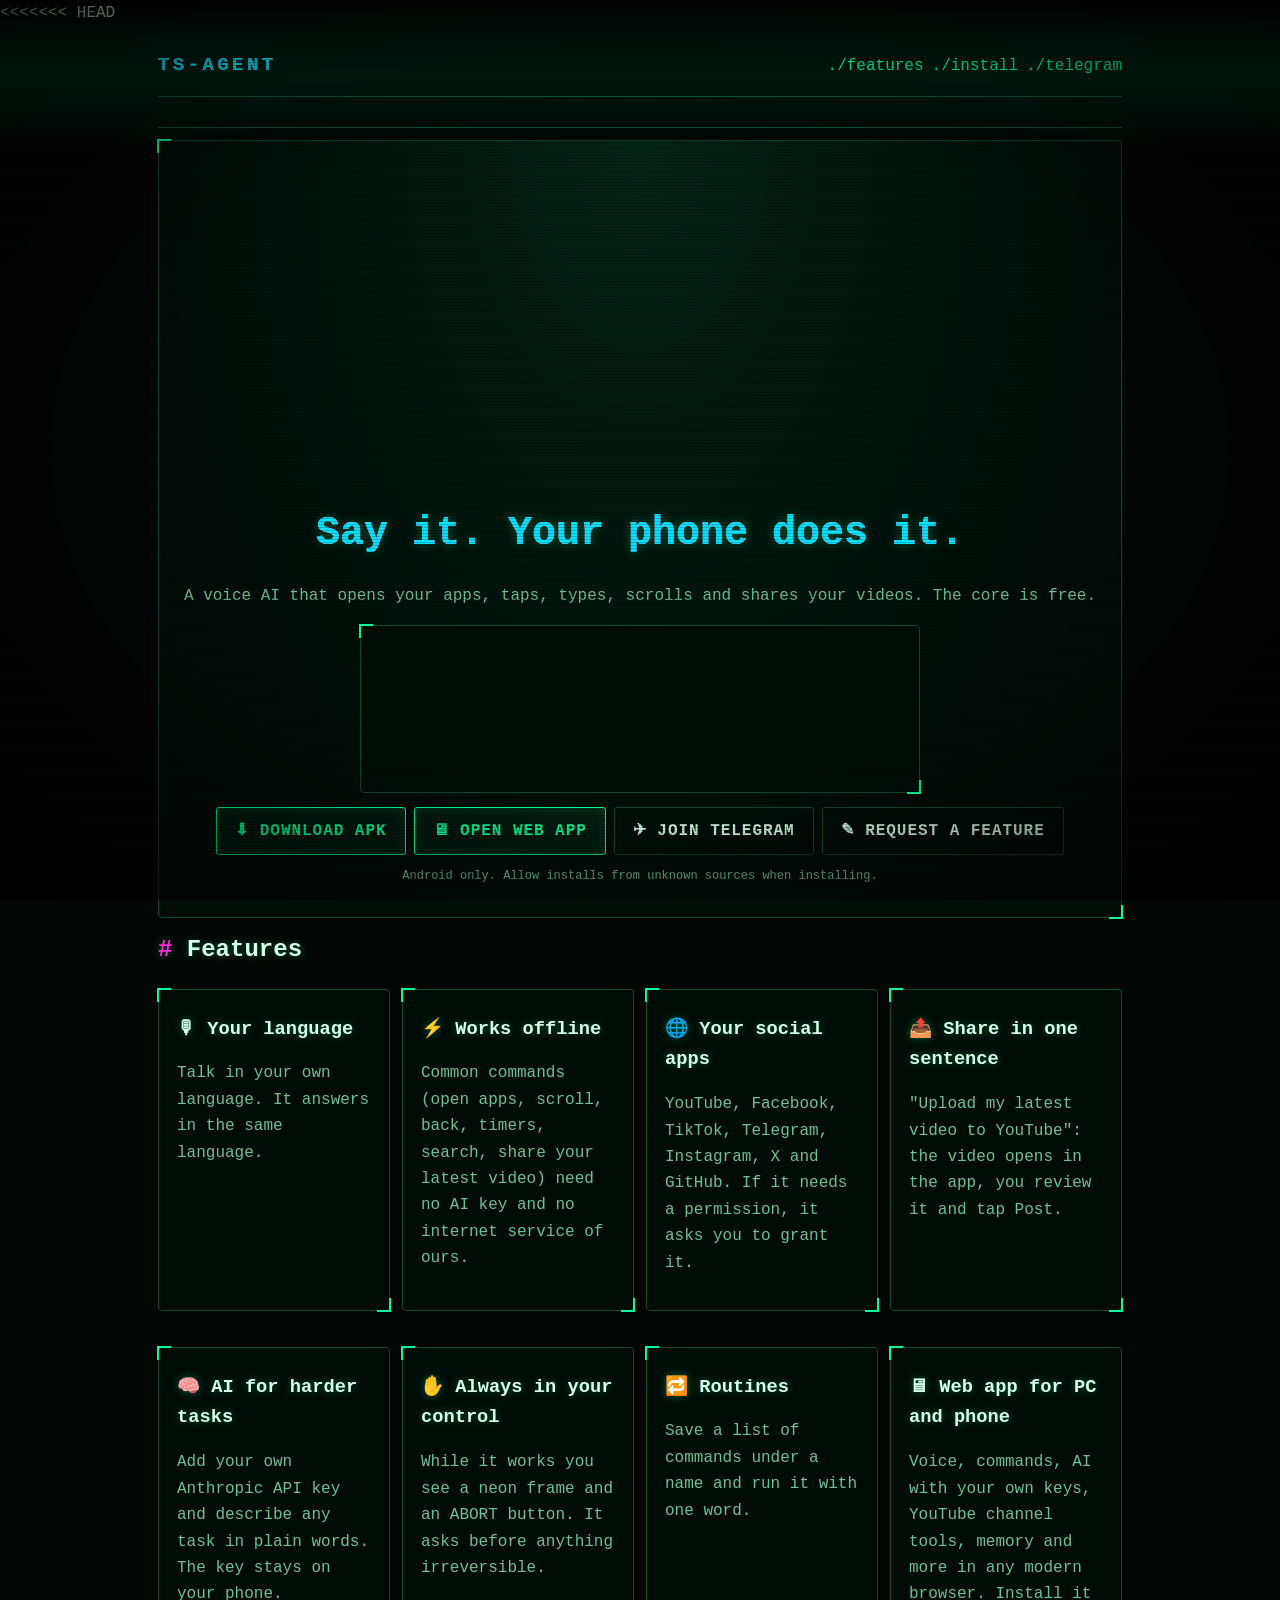
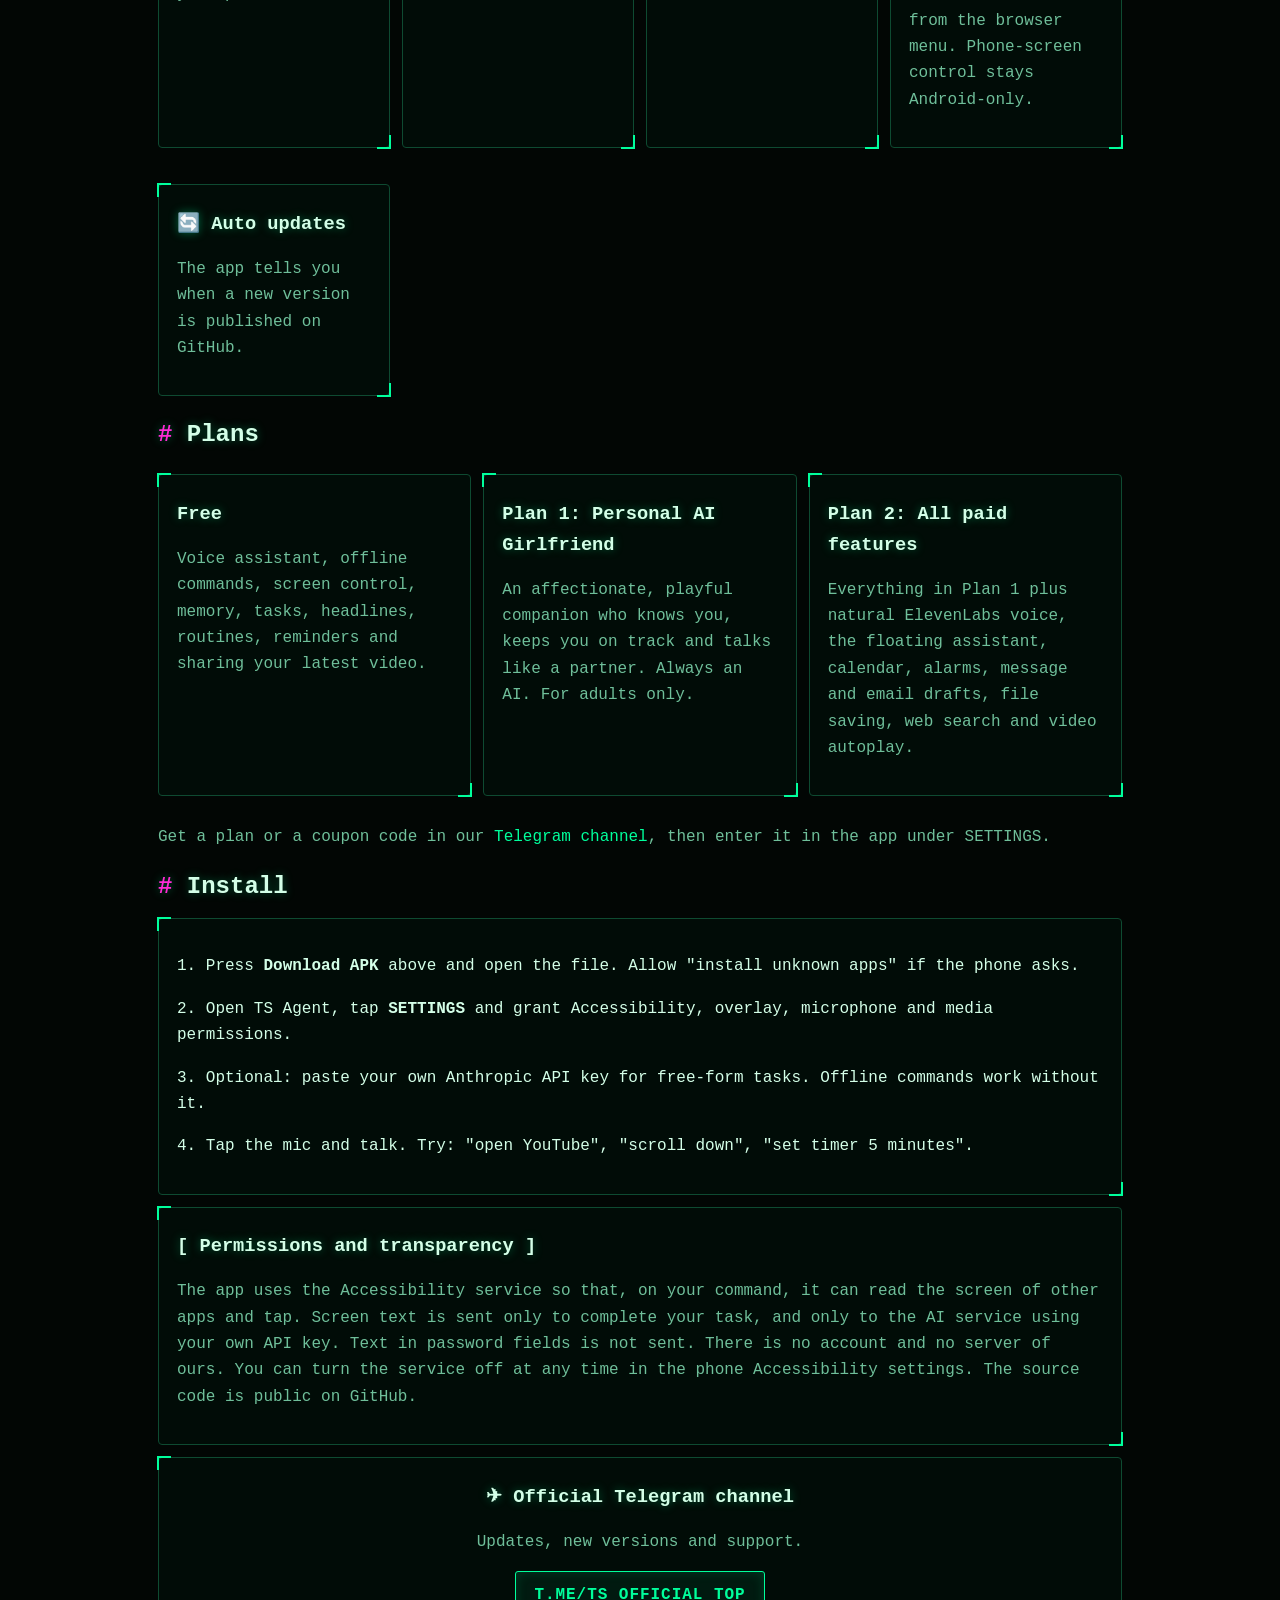
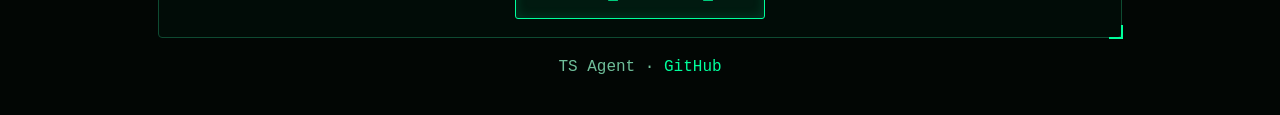
==== commit 8a04ee96: "merge remote and local" ====
--- a/docs/index.html
+++ b/docs/index.html
@@ -1,3 +1,4 @@
+<<<<<<< HEAD
 <!doctype html><html lang="en"><head><meta charset="utf-8"><meta name="viewport" content="width=device-width,initial-scale=1"><meta name="theme-color" content="#020604">
 <link rel="icon" href="logo.png">
 <title>TS Agent - voice AI for your phone</title>
@@ -166,4 +167,52 @@
 }
 const io=new IntersectionObserver(es=>es.forEach(e=>{if(e.isIntersecting){e.target.classList.add('in');io.unobserve(e.target)}}),{threshold:.12});
 document.querySelectorAll('.card').forEach((el,i)=>{el.classList.add('fade');el.style.transitionDelay=(i%4)*70+'ms';io.observe(el)});
+=======
+<!doctype html>
+<html lang="en">
+<head>
+<meta charset="utf-8"><meta name="viewport" content="width=device-width,initial-scale=1,viewport-fit=cover">
+<meta name="theme-color" content="#020604"><meta name="description" content="TS Agent — voice AI assistant for Android and web. Voice commands, routines, memory, tasks and AI tools.">
+<link rel="icon" href="logo.png"><title>TS-AGENT — Your phone. Your voice. Your AI.</title>
+<style>
+:root{--bg:#020604;--panel:#06130f;--line:#0b6848;--green:#00f5a0;--cyan:#00d9f5;--pink:#ff36ce;--gold:#ffd83d;--text:#effff7;--muted:#9bb9ac;--shadow:0 0 28px #00f5a022}*{box-sizing:border-box}html{scroll-behavior:smooth}body{margin:0;background:radial-gradient(ellipse at 78% 20%,#003e302e,transparent 34%),radial-gradient(ellipse at 12% 65%,#001d352e,transparent 32%),var(--bg);color:var(--text);font:16px/1.6 system-ui,-apple-system,Segoe UI,sans-serif;overflow-x:hidden}a{color:inherit;text-decoration:none}button,a{ -webkit-tap-highlight-color:transparent}.shell{width:min(1240px,calc(100% - 40px));margin:auto}.top{position:sticky;top:0;z-index:20;background:#020806eF;backdrop-filter:blur(14px);border-bottom:1px solid #00f5a055}.nav{min-height:78px;display:flex;align-items:center;justify-content:space-between;gap:20px}.brand{display:flex;align-items:center;gap:12px;font-weight:900;letter-spacing:.08em;font-size:24px}.brand img{width:48px;height:48px;object-fit:contain}.brand em{font-style:normal;color:var(--green)}.navlinks{display:flex;gap:26px;align-items:center;color:#d8e9e1;font-weight:650}.navlinks a:hover{color:var(--green)}.btn{display:inline-flex;align-items:center;justify-content:center;gap:10px;padding:13px 21px;border:1px solid var(--green);border-radius:9px;background:linear-gradient(120deg,#00f5a0,#00c8bf);color:#00150d;font-weight:900;letter-spacing:.02em;box-shadow:0 0 22px #00f5a044;transition:.2s}.btn:hover{transform:translateY(-2px);box-shadow:0 0 30px #00f5a077}.btn.outline{background:transparent;color:var(--text);box-shadow:none}.btn.outline:hover{color:var(--green);border-color:var(--cyan)}.hero{display:grid;grid-template-columns:1.08fr .92fr;align-items:center;gap:36px;padding:74px 0 58px;min-height:570px}.eyebrow{display:inline-flex;align-items:center;gap:9px;border:1px solid #ff36ce88;border-radius:99px;padding:6px 13px;color:#ff79e1;font-weight:800;font-size:13px;letter-spacing:.08em}.dot{width:8px;height:8px;border-radius:50%;background:var(--green);box-shadow:0 0 12px var(--green)}h1{font-size:clamp(42px,6.3vw,76px);line-height:1.02;letter-spacing:-.055em;margin:22px 0 18px}h1 .g{color:var(--green)}h1 .c{color:var(--cyan)}.lead{max-width:650px;color:#c4d8ce;font-size:clamp(16px,2vw,19px)}.actions{display:flex;gap:13px;flex-wrap:wrap;margin:28px 0 18px}.smallnote{font-size:12px;color:var(--muted)}.visual{min-height:420px;display:grid;place-items:center;position:relative}.core{width:min(370px,75vw);aspect-ratio:1;border-radius:50%;display:grid;place-items:center;position:relative;background:radial-gradient(circle,#00f5a033 0 18%,#00d9f511 42%,transparent 68%)}.core:before,.core:after{content:"";position:absolute;inset:5%;border:1px solid #00f5a088;border-radius:50%;box-shadow:0 0 28px #00f5a033,inset 0 0 30px #00f5a022;animation:spin 18s linear infinite}.core:after{inset:14%;border-color:#00d9f5aa;border-style:dashed;animation-direction:reverse;animation-duration:28s}.avatar{width:58%;aspect-ratio:1;border-radius:50%;display:grid;place-items:center;text-align:center;border:1px solid #00f5a0aa;background:radial-gradient(circle at 35% 30%,#104b48,#03120f 68%);box-shadow:0 0 55px #00f5a044;color:var(--green);font-size:clamp(60px,9vw,100px)}.avatar span{display:block;font-size:14px;letter-spacing:.16em;font-weight:900;color:#b8fff0}.orbit-label{position:absolute;padding:9px 13px;border:1px solid #00f5a077;border-radius:8px;background:#03100de8;font-size:12px;font-weight:800;box-shadow:var(--shadow)}.l1{top:10%;right:-1%}.l2{bottom:14%;left:-3%;border-color:#00d9f5aa;color:var(--cyan)}.l3{bottom:4%;right:2%;border-color:#ff36ce88;color:#ff83e4}@keyframes spin{to{transform:rotate(360deg)}}.ticker{border-block:1px solid #0b6848;background:#03100b;padding:11px 0;overflow:hidden;color:#9bb9ac;font-size:12px;letter-spacing:.16em;white-space:nowrap}.ticker span{display:inline-block;min-width:100%;animation:marquee 28s linear infinite}@keyframes marquee{to{transform:translateX(-100%)}}section{padding:55px 0}.sectionhead{text-align:center;margin:0 auto 28px;max-width:700px}.kicker{color:var(--green);font-size:12px;font-weight:900;letter-spacing:.2em;text-transform:uppercase}.sectionhead h2{font-size:clamp(28px,4vw,42px);line-height:1.1;margin:9px 0}.sectionhead p{color:var(--muted);margin:0}.grid{display:grid;grid-template-columns:repeat(4,1fr);gap:15px}.feature{border:1px solid #0b6848;background:linear-gradient(145deg,#071b14,#030b08);border-radius:13px;padding:21px;min-height:180px;transition:.22s;box-shadow:0 8px 24px #0005}.feature:hover{transform:translateY(-4px);border-color:var(--green);box-shadow:var(--shadow)}.ico{font-size:27px}.feature h3{margin:9px 0 5px;font-size:17px}.feature p{color:var(--muted);font-size:14px;margin:0}.platforms{display:grid;grid-template-columns:1fr 1fr;gap:18px}.platform{border:1px solid #0b6848;border-radius:14px;padding:25px;background:#06130f}.platform h3{font-size:22px;margin:4px 0}.platform p,.platform li{color:var(--muted)}.platform ul{padding-left:20px}.platform .btn{margin-top:8px}.plans{display:grid;grid-template-columns:repeat(3,1fr);gap:15px}.plan{padding:23px;border:1px solid #0b6848;border-radius:13px;background:#06130f}.plan h3{margin:0 0 8px}.plan p{color:var(--muted);font-size:14px}.install{max-width:850px;margin:auto;border:1px solid #0b6848;border-radius:14px;padding:25px;background:#06130f}.install li{padding:7px 0;color:#c5d9cf}.notice{display:none;margin:15px 0;padding:12px;border:1px solid var(--gold);color:var(--gold);border-radius:8px}.foot{border-top:1px solid #0b6848;padding:24px 0;color:var(--muted);font-size:13px}.footrow{display:flex;justify-content:space-between;gap:14px;flex-wrap:wrap}.fade{opacity:0;transform:translateY(14px);transition:.65s}.fade.in{opacity:1;transform:none}#rain{position:fixed;inset:0;z-index:-1;opacity:.13;pointer-events:none}.menu{display:none;background:none;color:var(--green);border:1px solid #0b6848;border-radius:7px;padding:8px 12px;font-size:20px}@media(max-width:900px){.hero{grid-template-columns:1fr;padding-top:50px}.visual{min-height:340px;grid-row:1}.hero-copy{text-align:center}.hero-copy .actions{justify-content:center}.lead{margin-inline:auto}.grid{grid-template-columns:repeat(2,1fr)}}@media(max-width:650px){.shell{width:min(100% - 28px,1240px)}.nav{min-height:66px}.brand{font-size:19px}.brand img{width:38px;height:38px}.menu{display:block}.navlinks{display:none;position:absolute;top:66px;left:0;right:0;padding:16px 22px;background:#020806;flex-direction:column;align-items:flex-start;border-bottom:1px solid #0b6848}.navlinks.open{display:flex}.nav .btn{display:none}.hero{padding:25px 0 35px;gap:5px}.visual{min-height:290px}.core{width:260px}.l1{right:-2%}.l2{left:-2%}section{padding:38px 0}.grid{grid-template-columns:1fr 1fr;gap:10px}.feature{padding:15px;min-height:170px}.feature p{font-size:13px}.platforms,.plans{grid-template-columns:1fr}.sectionhead{margin-bottom:20px}}@media(max-width:380px){.grid{grid-template-columns:1fr}.actions .btn{width:100%}}@media(prefers-reduced-motion:reduce){*,*:before,*:after{animation:none!important;scroll-behavior:auto!important;transition:none!important}.fade{opacity:1;transform:none}}
+</style></head>
+<body>
+<canvas id="rain" aria-hidden="true"></canvas>
+<header class="top"><div class="shell nav"><a class="brand" href="#home"><img src="logo.png" alt="TS Agent logo"><span>TS-<em>AGENT</em></span></a><button class="menu" id="menu" aria-label="Toggle navigation" aria-expanded="false">☰</button><nav class="navlinks" id="navlinks"><a href="#home">HOME</a><a href="#features">FEATURES</a><a href="#platforms">ANDROID + WEB</a><a href="#plans">PLANS</a><a href="#install">INSTALL</a></nav><a class="btn" id="topDownload" href="#install">⬇ GET APK</a></div></header>
+<main>
+<div class="shell" id="home"><div id="notice" class="notice" role="status"></div>
+<section class="hero"><div class="hero-copy"><div class="eyebrow"><i class="dot"></i> MISS SARA AI · PERSONAL ASSISTANT</div><h1>Your phone.<br><span class="g">Your voice.</span><br><span class="c">Your AI.</span></h1><p class="lead">Control supported phone actions with voice, chat with AI, save routines, manage tasks and reminders, and use the web assistant from your browser.</p><div class="actions"><a class="btn" id="dl" href="https://github.com/omozurosami15-source/TS-Ai-agent-/releases/latest">⬇ DOWNLOAD APK</a><a class="btn outline" href="app/">OPEN WEB APP ↗</a></div><p class="smallnote" id="dlmeta">Android APK · Web app works in a modern browser · Device-control features require Android permissions.</p></div>
+<div class="visual" aria-label="Miss Sara AI futuristic interface illustration"><div class="core"><div class="avatar">✧<span>MISS SARA AI</span></div></div><div class="orbit-label l1">● SYSTEM READY</div><div class="orbit-label l2">◉ VOICE + VISION</div><div class="orbit-label l3">✦ AI CORE</div></div></section></div>
+<div class="ticker"><span>VOICE ASSISTANT　✦　OFFLINE COMMANDS　✦　SMART MEMORY　✦　ROUTINES　✦　TASKS & REMINDERS　✦　ANDROID + WEB　✦　YOU CONTROL THE PERMISSIONS　✦　</span></div>
+<section id="features"><div class="shell"><div class="sectionhead"><div class="kicker">What it can do</div><h2>One assistant. Multiple ways to work.</h2><p>Feature highlights are based on the Android and web modules included in this project. Availability can depend on platform, permissions, plan and configuration.</p></div><div class="grid">
+<article class="feature"><div class="ico">🎙️</div><h3>Voice & language</h3><p>Speak commands and interact with the assistant using supported voice input and output.</p></article>
+<article class="feature"><div class="ico">🧠</div><h3>AI chat & memory</h3><p>Chat with the assistant, use configured AI providers and work with saved notes or memory.</p></article>
+<article class="feature"><div class="ico">📱</div><h3>Android phone control</h3><p>Supported app opening, screen actions and automation through Android accessibility permissions.</p></article>
+<article class="feature"><div class="ico">👁️</div><h3>Vision & camera tools</h3><p>Use the included vision and scan interfaces where camera and related permissions are granted.</p></article>
+<article class="feature"><div class="ico">🔁</div><h3>Routines & automation</h3><p>Save command sequences and run supported routines when needed.</p></article>
+<article class="feature"><div class="ico">⏰</div><h3>Tasks & reminders</h3><p>Manage reminders, alarms and scheduled assistant tasks supported by the app.</p></article>
+<article class="feature"><div class="ico">📰</div><h3>News & information</h3><p>Use headlines, weather and regional information modules included in the Android app.</p></article>
+<article class="feature"><div class="ico">🛠️</div><h3>Tools & integrations</h3><p>Project modules include Telegram connectivity, Termux bridge, sharing and backend clients.</p></article>
+</div></div></section>
+<section id="platforms"><div class="shell"><div class="sectionhead"><div class="kicker">Two experiences</div><h2>Android app + Web app</h2><p>Use the right interface for the device and task.</p></div><div class="platforms"><article class="platform"><div class="kicker">01 · Android</div><h3>Full device assistant</h3><p>Android includes device-level modules that are not available to an ordinary browser page.</p><ul><li>Voice assistant and command runner</li><li>Accessibility-based screen actions (permission required)</li><li>Camera/scan, overlay and background services</li><li>Alarms, reminders, routines and sharing</li></ul><a class="btn" href="#install">ANDROID INSTALL ↓</a></article><article class="platform"><div class="kicker">02 · Browser</div><h3>MISS SARA Web</h3><p>Open the included progressive web app on desktop or mobile browser.</p><ul><li>Chat, voice and command interface</li><li>Memory, personality and settings views</li><li>Vision, tasks and plan views in the web UI</li><li>Installable PWA where supported by browser</li></ul><a class="btn outline" href="app/">LAUNCH WEB APP ↗</a></article></div></div></section>
+<section id="plans"><div class="shell"><div class="sectionhead"><div class="kicker">Access</div><h2>Plans & configuration</h2><p>Plan entitlements and available features are controlled inside the app.</p></div><div class="plans"><article class="plan"><h3>Free</h3><p>Core assistant experience, voice commands, offline-supported actions, tasks, reminders and routines as enabled in the app.</p></article><article class="plan"><h3>Personal AI</h3><p>Companion-style assistant experience and personalization according to the active plan and app settings.</p></article><article class="plan"><h3>Premium features</h3><p>Additional voice, floating assistant, calendar, alarms, drafts, file and web tools where enabled by entitlement.</p></article></div><p class="smallnote" style="text-align:center;margin-top:15px">For plan details, coupons and support, use the official <a href="https://t.me/ts_official_top" target="_blank" rel="noopener" style="color:var(--green)">Telegram channel</a>.</p></div></section>
+<section id="install"><div class="shell"><div class="sectionhead"><div class="kicker">Get started</div><h2>Install TS Agent</h2><p>Download the latest published APK from the project’s GitHub Releases.</p></div><div class="install"><ol><li>Tap <b>Download APK</b> and open the downloaded APK file.</li><li>If Android asks, allow installation from this source.</li><li>Open TS Agent and review its permissions in Settings. Grant only the permissions needed for features you use.</li><li>For AI-provider features, configure the provider and credentials in the app settings.</li><li>Open the web version anytime using <a href="app/" style="color:var(--green)">MISS SARA Web</a>.</li></ol><div class="actions"><a class="btn" id="installDownload" href="https://github.com/omozurosami15-source/TS-Ai-agent-/releases/latest">⬇ LATEST RELEASE</a><a class="btn outline" href="https://github.com/omozurosami15-source/TS-Ai-agent-" target="_blank" rel="noopener">VIEW SOURCE ↗</a></div><p class="smallnote" id="releaseStatus">Release information is loaded from GitHub when available.</p></div></div></section>
+<section><div class="shell"><div class="install"><div class="kicker">Permissions & transparency</div><h2 style="font-size:24px">You stay in control</h2><p style="color:var(--muted)">Android accessibility, microphone, camera, overlay and media permissions are used by related features. Review each Android permission prompt and disable permissions you do not want to grant. AI-provider data handling depends on the provider configured in the app; consult that provider’s policy before sending sensitive information.</p><a href="https://github.com/omozurosami15-source/TS-Ai-agent-" target="_blank" rel="noopener" style="color:var(--green)">Review the source code on GitHub ↗</a></div></div></section>
+</main>
+<footer class="foot"><div class="shell footrow"><span>© TS Agent · AI powered · Smarter · Stronger</span><span><a href="app/">Web app</a> · <a href="https://t.me/ts_official_top" target="_blank" rel="noopener">Telegram</a> · <a href="https://github.com/omozurosami15-source/TS-Ai-agent-" target="_blank" rel="noopener">GitHub</a></span></div></footer>
+<script>
+'use strict';
+const REPO='omozurosami15-source/TS-Ai-agent-';
+const repoUrl='https://github.com/'+REPO;
+const menu=document.getElementById('menu'),nav=document.getElementById('navlinks');
+menu.addEventListener('click',()=>{const open=nav.classList.toggle('open');menu.setAttribute('aria-expanded',String(open));});
+nav.querySelectorAll('a').forEach(a=>a.addEventListener('click',()=>{nav.classList.remove('open');menu.setAttribute('aria-expanded','false')}));
+// Subtle decorative rain; no external libraries or network calls.
+(()=>{const c=document.getElementById('rain'),ctx=c.getContext('2d');let w=0,h=0,drops=[];const chars='01{}<>/+=*ABCDEF';function resize(){const scale=Math.min(devicePixelRatio||1,1.5);w=innerWidth;h=innerHeight;c.width=w*scale;c.height=h*scale;c.style.width=w+'px';c.style.height=h+'px';ctx.setTransform(scale,0,0,scale,0,0);drops=Array.from({length:Math.ceil(w/19)},()=>Math.random()*-30)}addEventListener('resize',resize);resize();if(!matchMedia('(prefers-reduced-motion: reduce)').matches){setInterval(()=>{ctx.fillStyle='rgba(2,6,4,.16)';ctx.fillRect(0,0,w,h);ctx.font='12px monospace';ctx.fillStyle='#00f5a0';drops.forEach((y,i)=>{ctx.fillText(chars[Math.random()*chars.length|0],i*19,y*15);drops[i]=y*15>h&&Math.random()>.97?0:y+.65})},75)}})();
+// Latest release lookup: fallback stays on the GitHub releases page if API is unavailable.
+(async()=>{const fallback=repoUrl+'/releases/latest';const links=['dl','topDownload','installDownload'].map(id=>document.getElementById(id));links.forEach(a=>a.href=fallback);try{const r=await fetch('https://api.github.com/repos/'+REPO+'/releases/latest',{headers:{Accept:'application/vnd.github+json'}});if(!r.ok)throw Error('release unavailable');const release=await r.json();const apk=(release.assets||[]).find(x=>/\.apk$/i.test(x.name));if(apk){document.getElementById('dl').href=apk.browser_download_url;document.getElementById('topDownload').href=apk.browser_download_url;document.getElementById('installDownload').href=apk.browser_download_url;document.getElementById('dl').textContent='⬇ DOWNLOAD '+release.tag_name;document.getElementById('releaseStatus').textContent=apk.name+' · '+(apk.size/1048576).toFixed(1)+' MB · '+release.tag_name;document.getElementById('dlmeta').textContent='Latest APK · '+(apk.size/1048576).toFixed(1)+' MB · '+release.tag_name}else{document.getElementById('releaseStatus').textContent='No APK asset found in the latest release yet. Open GitHub Releases to check.'}}catch(e){document.getElementById('releaseStatus').textContent='Could not load release details right now. The buttons open GitHub Releases.'}})();
+fetch('notice.json').then(r=>r.ok?r.json():null).then(j=>{if(j&&j.notice){const n=document.getElementById('notice');n.textContent=j.notice;n.style.display='block'}}).catch(()=>{});
+if('IntersectionObserver'in window){const io=new IntersectionObserver(es=>es.forEach(e=>{if(e.isIntersecting){e.target.classList.add('in');io.unobserve(e.target)}}),{threshold:.12});document.querySelectorAll('.feature,.platform,.plan,.install').forEach(el=>{el.classList.add('fade');io.observe(el)})}
+>>>>>>> 26712bef9165d438e019f5218df1752f7d2450eb
 </script></body></html>
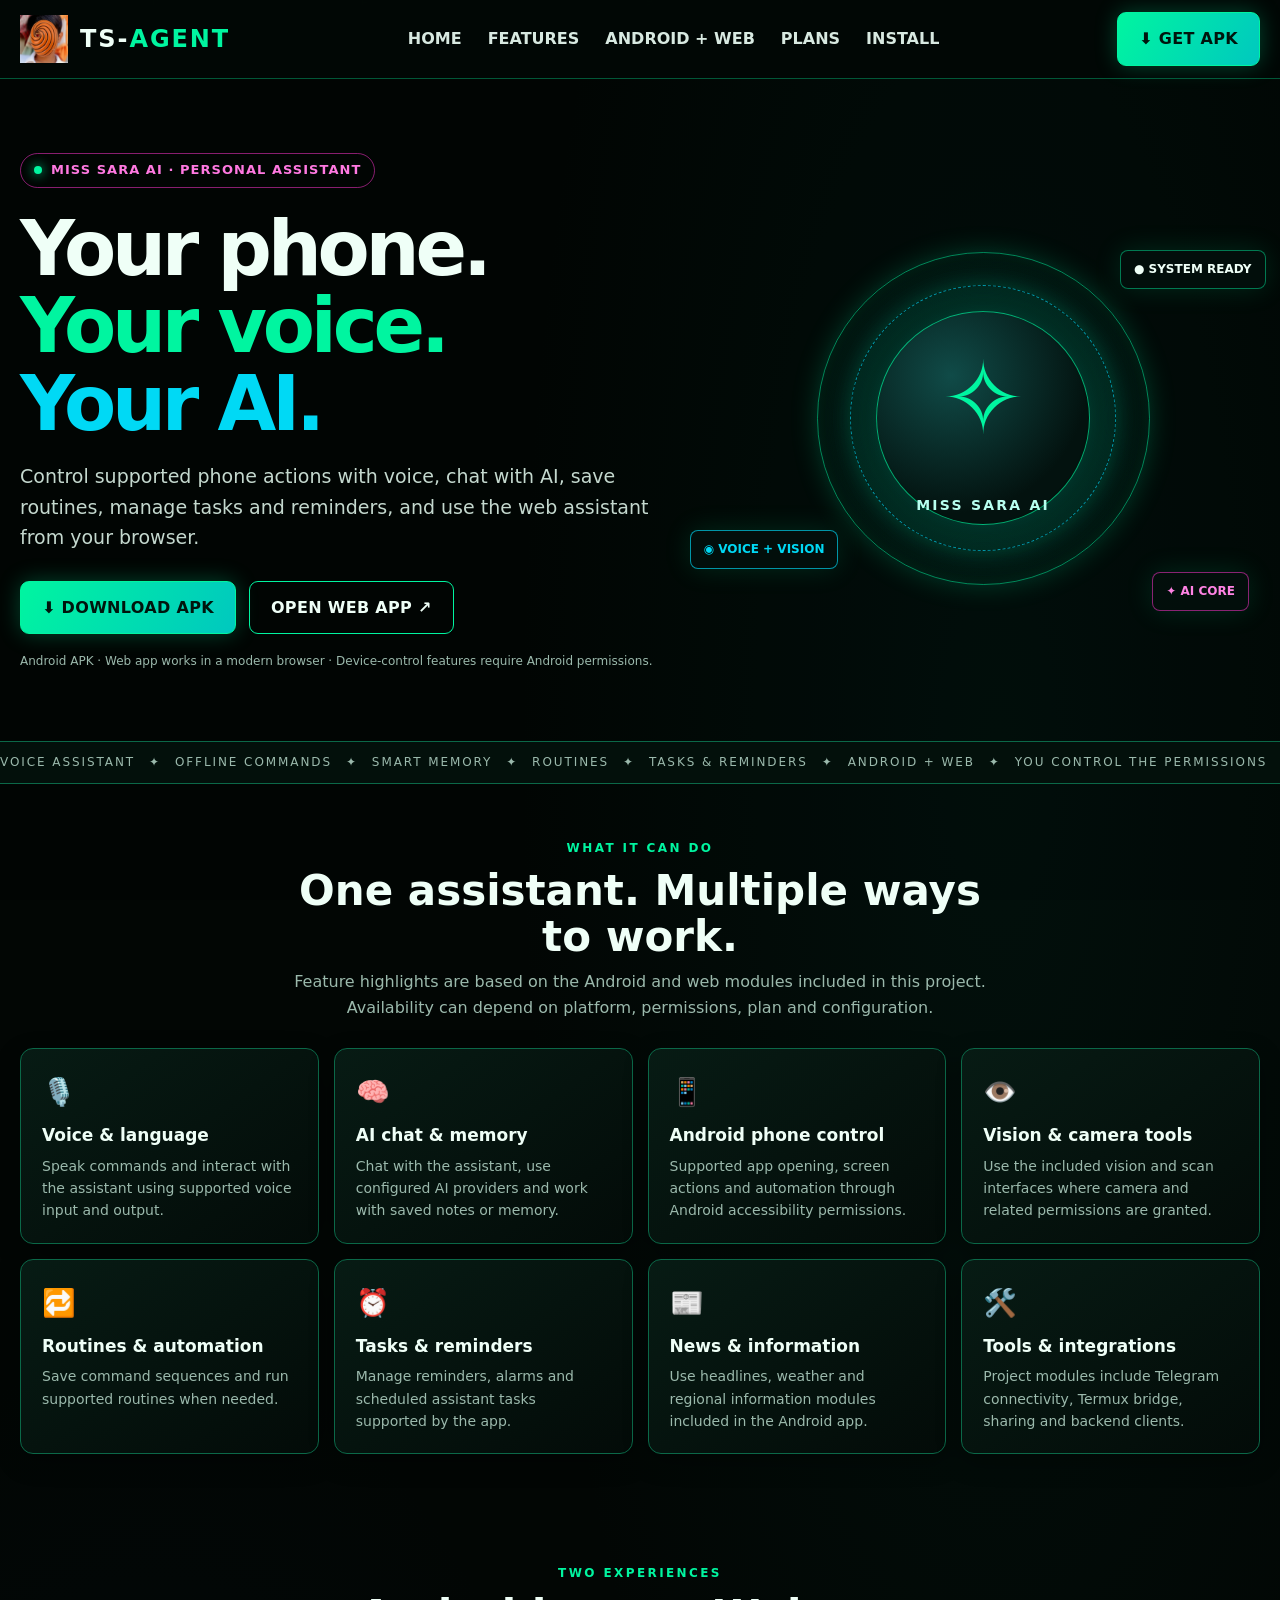
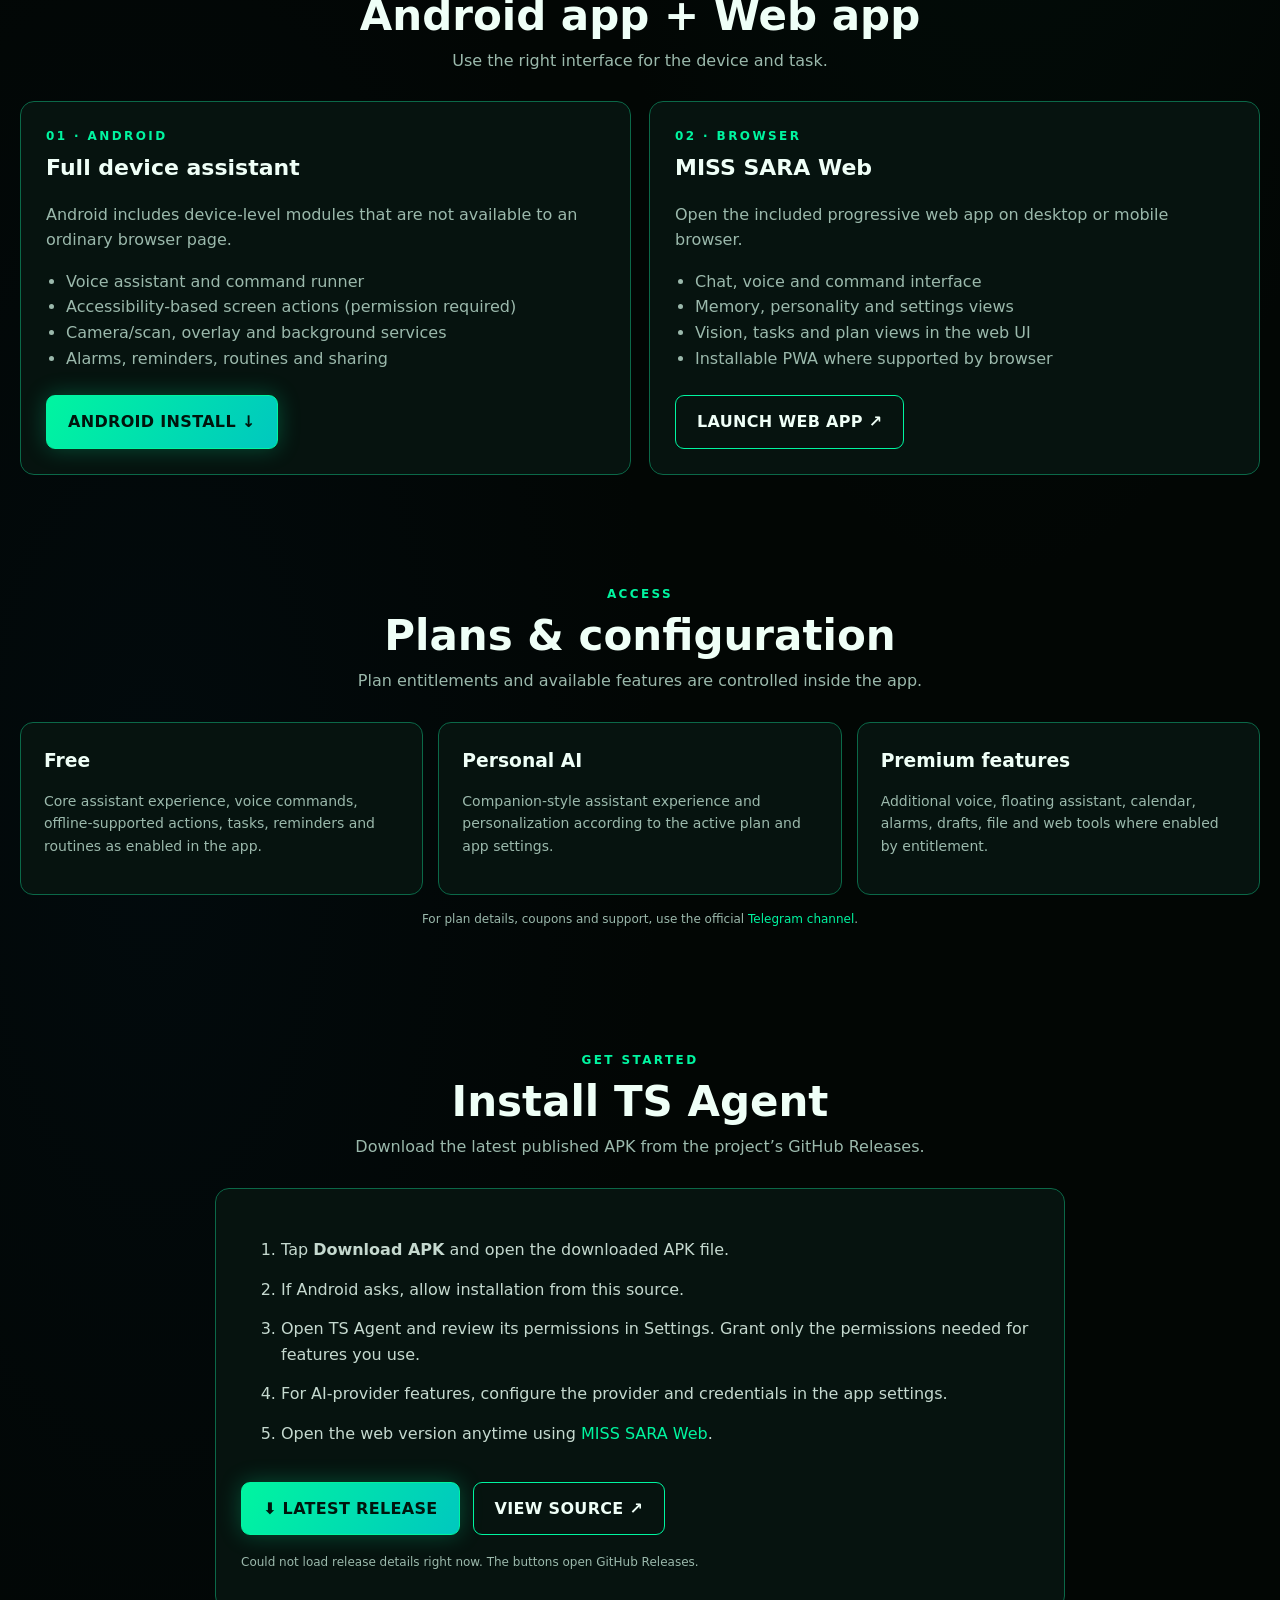
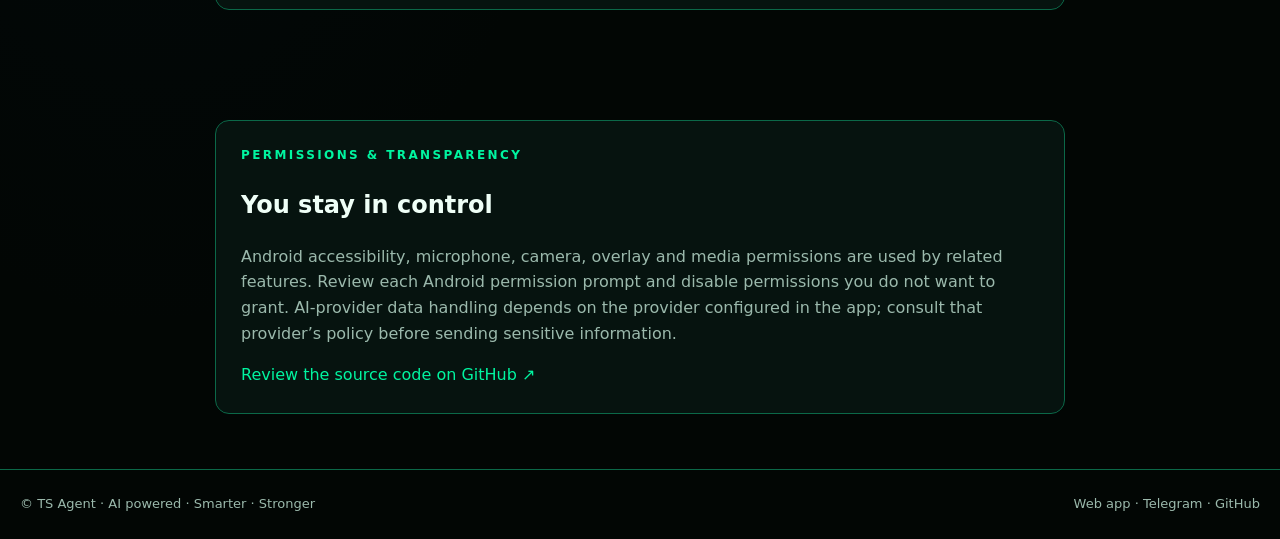
==== commit 6cf24696: "plan rights, feature switches, owner fixes" ====
--- a/docs/index.html
+++ b/docs/index.html
@@ -1,173 +1,3 @@
-<<<<<<< HEAD
-<!doctype html><html lang="en"><head><meta charset="utf-8"><meta name="viewport" content="width=device-width,initial-scale=1"><meta name="theme-color" content="#020604">
-<link rel="icon" href="logo.png">
-<title>TS Agent - voice AI for your phone</title>
-<style>
-:root{--line:#0e4a31;--tx:#d4ffe8;--mut:#6fbf9a;--cy:#00ff9c;--pk:#ff2bd6;--vi:#00e5ff;--gr:#00e5ff;--rd:#ff3b5c;--am:#ffb02e}
-*{box-sizing:border-box}
-html{scroll-behavior:smooth}
-body{margin:0;font-family:ui-monospace,SFMono-Regular,Menlo,Consolas,"Courier New",monospace;color:var(--tx);background:#020604;min-height:100vh;line-height:1.65}
-body:before{content:"";position:fixed;inset:0;pointer-events:none;z-index:40;background:radial-gradient(ellipse at center,transparent 55%,rgba(0,0,0,.75))}
-#rain{position:fixed;inset:0;z-index:-2;opacity:.2}
-.scan{position:fixed;inset:0;pointer-events:none;z-index:50;background:repeating-linear-gradient(0deg,rgba(0,0,0,.2) 0 1px,transparent 1px 3px)}
-.scan:after{content:"";position:absolute;left:0;right:0;height:150px;background:linear-gradient(transparent,rgba(0,255,156,.08),transparent);animation:sweep 6s linear infinite}
-@keyframes sweep{from{top:-150px}to{top:100%}}
-a{color:var(--cy);text-decoration:none}a:hover{text-shadow:0 0 8px var(--cy)}
-.wrap{max-width:1000px;margin:0 auto;padding:18px}
-h1,h2,h3{margin:.3em 0;text-shadow:0 0 10px rgba(0,255,156,.35)}
-h2:before{content:"# ";color:var(--pk)}
-.mut{color:var(--mut)}
-.card{background:rgba(2,14,9,.88);border:1px solid var(--line);border-radius:4px;padding:18px;margin:12px 0;position:relative;transition:.25s}
-.card:before,.card:after{content:"";position:absolute;width:12px;height:12px;border:2px solid var(--cy);pointer-events:none}
-.card:before{top:-2px;left:-2px;border-right:0;border-bottom:0}
-.card:after{bottom:-2px;right:-2px;border-left:0;border-top:0}
-.card:hover{border-color:var(--cy);box-shadow:0 0 22px rgba(0,255,156,.22)}
-input,select,textarea{width:100%;padding:10px 12px;border-radius:3px;border:1px solid var(--line);background:#02100a;color:var(--cy);font:inherit;outline:0}
-input:focus,select:focus,textarea:focus{border-color:var(--cy);box-shadow:0 0 12px rgba(0,255,156,.35)}
-::placeholder{color:#3c7a5d}
-label{display:block;margin:10px 0 4px;color:var(--mut);font-size:13px}
-label:before{content:"> ";color:var(--cy)}
-.btn{display:inline-block;padding:10px 18px;border-radius:3px;border:1px solid var(--cy);background:rgba(0,255,156,.06);color:var(--cy);font:inherit;font-weight:700;cursor:pointer;letter-spacing:.06em;text-transform:uppercase;transition:.2s;box-shadow:inset 0 0 12px rgba(0,255,156,.15)}
-.btn:hover{background:var(--cy);color:#001a0e;box-shadow:0 0 24px rgba(0,255,156,.6);text-shadow:none}
-.btn.alt{border-color:var(--pk);color:var(--pk);background:rgba(255,43,214,.06);box-shadow:inset 0 0 12px rgba(255,43,214,.15)}
-.btn.alt:hover{background:var(--pk);color:#fff;box-shadow:0 0 24px rgba(255,43,214,.6)}
-.btn.ghost{border-color:var(--line);color:var(--tx);background:transparent;box-shadow:none}
-.btn.ghost:hover{border-color:var(--cy);color:var(--cy);background:rgba(0,255,156,.08)}
-.btn.red{border-color:var(--rd);color:var(--rd);background:rgba(255,59,92,.06);box-shadow:none}
-.btn.red:hover{background:var(--rd);color:#fff;box-shadow:0 0 20px rgba(255,59,92,.6)}
-.btn.sm{padding:5px 11px;font-size:12px}
-.err{background:rgba(255,59,92,.08);border:1px solid var(--rd);color:#ffc0cb;padding:10px;border-radius:3px;margin:10px 0}
-.ok{background:rgba(0,255,156,.07);border:1px solid var(--cy);padding:10px;border-radius:3px;margin:10px 0}
-.scroll{overflow-x:auto}table{width:100%;border-collapse:collapse;font-size:13px}
-th,td{padding:8px;border-bottom:1px solid var(--line);text-align:left;vertical-align:middle}
-th{color:var(--cy);font-weight:400}tr:hover td{background:rgba(0,255,156,.04)}
-.grid{display:grid;gap:12px;grid-template-columns:repeat(auto-fit,minmax(210px,1fr))}
-.tag{display:inline-block;padding:1px 10px;border-radius:2px;border:1px solid var(--cy);color:var(--cy);font-size:12px}
-.row{display:flex;gap:8px;flex-wrap:wrap;align-items:center}
-code{color:var(--am)}
-.glitch{position:relative;display:inline-block}
-.glitch:before,.glitch:after{content:attr(data-t);position:absolute;left:0;top:0;width:100%;overflow:hidden;text-shadow:none}
-.glitch:before{color:var(--pk);animation:g1 3s infinite steps(1)}
-.glitch:after{color:var(--vi);animation:g2 3s infinite steps(1)}
-@keyframes g1{0%,90%,100%{clip-path:inset(0 0 100% 0);transform:none}91%{clip-path:inset(15% 0 60% 0);transform:translate(-4px,0)}94%{clip-path:inset(65% 0 8% 0);transform:translate(3px,0)}97%{clip-path:inset(35% 0 40% 0);transform:translate(-2px,0)}}
-@keyframes g2{0%,91%,100%{clip-path:inset(100% 0 0 0);transform:none}92%{clip-path:inset(55% 0 20% 0);transform:translate(4px,0)}95%{clip-path:inset(10% 0 70% 0);transform:translate(-3px,0)}98%{clip-path:inset(75% 0 5% 0);transform:translate(2px,0)}}
-.cursor:after{content:"█";margin-left:2px;animation:blink 1s steps(1) infinite}
-@keyframes blink{50%{opacity:0}}
-.ticker{overflow:hidden;white-space:nowrap;border-top:1px solid var(--line);border-bottom:1px solid var(--line);color:var(--mut);font-size:12px;padding:5px 0;margin:8px 0}
-.ticker span{display:inline-block;padding-left:100%;animation:tick 28s linear infinite}
-@keyframes tick{to{transform:translateX(-100%)}}
-.term{font-size:13px;min-height:168px;white-space:pre-wrap;text-align:left}
-.term b{color:var(--cy)}.term i{color:var(--vi);font-style:normal}
-.fade{opacity:0;transform:translateY(14px);transition:.7s}.fade.in{opacity:1;transform:none}
-@media (prefers-reduced-motion:reduce){.scan:after,.glitch:before,.glitch:after,.ticker span,.cursor:after{animation:none}}
-
-.fade.in{opacity:1;transform:none}</style></head><body>
-<canvas id="rain"></canvas><div class="scan"></div>
-<div class="wrap">
-<div class="row" style="justify-content:space-between;padding:6px 0">
-  <b class="glitch" data-t="TS-AGENT" style="letter-spacing:.18em;font-size:19px;color:var(--cy)">TS-AGENT</b>
-  <div class="row"><a href="#features">./features</a><a href="#install">./install</a><a id="tg" href="https://t.me/ts_official_top" target="_blank" rel="noopener">./telegram</a></div>
-</div>
-<div class="ticker"><span>ACCESS: GRANTED &nbsp;//&nbsp; NO SERVER, NO LOGIN &nbsp;//&nbsp; RUNS ON GITHUB &nbsp;//&nbsp; YOUR AI KEY STAYS ON YOUR PHONE &nbsp;//&nbsp; FREE CORE, PAID PLANS &nbsp;//&nbsp; ACCESSIBILITY BRIDGE: READY &nbsp;//&nbsp;</span></div>
-<div id="notice"></div>
-
-<div class="card" style="text-align:center;background:radial-gradient(ellipse at top,rgba(0,255,156,.12),rgba(2,14,9,.9) 70%)">
-  <canvas id="orb" width="440" height="330" style="max-width:100%"></canvas>
-  <h1 style="font-size:clamp(26px,6vw,40px)"><span class="glitch" data-t="Say it. Your phone does it.">Say it. Your phone does it.</span></h1>
-  <p class="mut">A voice AI that opens your apps, taps, types, scrolls and shares your videos. The core is free.</p>
-  <div class="card term" id="term" style="margin:14px auto;max-width:560px"></div>
-  <div class="row" style="justify-content:center">
-    <a class="btn" id="dl" href="#install">⬇ Download APK</a>
-    <a class="btn" href="app/">🖥 Open web app</a>
-    <a class="btn ghost" id="tg2" href="https://t.me/ts_official_top" target="_blank" rel="noopener">✈ Join Telegram</a>
-    <a class="btn ghost" id="req" href="#" target="_blank" rel="noopener">✎ Request a feature</a>
-  </div>
-  <p class="mut" id="dlmeta" style="font-size:12px">Android only. Allow installs from unknown sources when installing.</p>
-</div>
-
-<h2 id="features">Features</h2>
-<div class="grid">
-  <div class="card"><h3>🎙 Your language</h3><p class="mut">Talk in your own language. It answers in the same language.</p></div>
-  <div class="card"><h3>⚡ Works offline</h3><p class="mut">Common commands (open apps, scroll, back, timers, search, share your latest video) need no AI key and no internet service of ours.</p></div>
-  <div class="card"><h3>🌐 Your social apps</h3><p class="mut">YouTube, Facebook, TikTok, Telegram, Instagram, X and GitHub. If it needs a permission, it asks you to grant it.</p></div>
-  <div class="card"><h3>📤 Share in one sentence</h3><p class="mut">"Upload my latest video to YouTube": the video opens in the app, you review it and tap Post.</p></div>
-  <div class="card"><h3>🧠 AI for harder tasks</h3><p class="mut">Add your own Anthropic API key and describe any task in plain words. The key stays on your phone.</p></div>
-  <div class="card"><h3>✋ Always in your control</h3><p class="mut">While it works you see a neon frame and an ABORT button. It asks before anything irreversible.</p></div>
-  <div class="card"><h3>🔁 Routines</h3><p class="mut">Save a list of commands under a name and run it with one word.</p></div>
-  <div class="card"><h3>🖥 Web app for PC and phone</h3><p class="mut">Voice, commands, AI with your own keys, YouTube channel tools, memory and more in any modern browser. Install it from the browser menu. Phone-screen control stays Android-only.</p></div>
-  <div class="card"><h3>🔄 Auto updates</h3><p class="mut">The app tells you when a new version is published on GitHub.</p></div>
-</div>
-
-<h2 id="plans">Plans</h2>
-<div class="grid">
-  <div class="card"><h3>Free</h3><p class="mut">Voice assistant, offline commands, screen control, memory, tasks, headlines, routines, reminders and sharing your latest video.</p></div>
-  <div class="card"><h3>Plan 1: Personal AI Girlfriend</h3><p class="mut">An affectionate, playful companion who knows you, keeps you on track and talks like a partner. Always an AI. For adults only.</p></div>
-  <div class="card"><h3>Plan 2: All paid features</h3><p class="mut">Everything in Plan 1 plus natural ElevenLabs voice, the floating assistant, calendar, alarms, message and email drafts, file saving, web search and video autoplay.</p></div>
-</div>
-<p class="mut">Get a plan or a coupon code in our <a href="https://t.me/ts_official_top" target="_blank" rel="noopener">Telegram channel</a>, then enter it in the app under SETTINGS.</p>
-
-<h2 id="install">Install</h2>
-<div class="card">
-  <p>1. Press <b>Download APK</b> above and open the file. Allow "install unknown apps" if the phone asks.</p>
-  <p>2. Open TS Agent, tap <b>SETTINGS</b> and grant Accessibility, overlay, microphone and media permissions.</p>
-  <p>3. Optional: paste your own Anthropic API key for free-form tasks. Offline commands work without it.</p>
-  <p>4. Tap the mic and talk. Try: "open YouTube", "scroll down", "set timer 5 minutes".</p>
-</div>
-
-<div class="card">
-  <h3>[ Permissions and transparency ]</h3>
-  <p class="mut">The app uses the Accessibility service so that, on your command, it can read the screen of other apps and tap. Screen text is sent only to complete your task, and only to the AI service using your own API key. Text in password fields is not sent. There is no account and no server of ours. You can turn the service off at any time in the phone Accessibility settings. The source code is public on GitHub.</p>
-</div>
-<div class="card" style="text-align:center"><h3>✈ Official Telegram channel</h3><p class="mut">Updates, new versions and support.</p><a class="btn" id="tg3" href="https://t.me/ts_official_top" target="_blank" rel="noopener">t.me/ts_official_top</a></div>
-<p class="mut" style="text-align:center">TS Agent · <a id="repo" href="#" target="_blank" rel="noopener">GitHub</a></p>
-</div>
-<script>
-const REPO = 'OWNER/REPO';   // <- your GitHub repo, for example 'trust/ts-agent'
-// rain
-(function(){if(matchMedia('(prefers-reduced-motion:reduce)').matches)return;
-const c=document.getElementById('rain'),x=c.getContext('2d');let W,H,cols,drops;const G='01{}<>/\\|=+*#$%&ABCDEF789:;'.split('');
-function rs(){W=c.width=innerWidth;H=c.height=innerHeight;cols=Math.ceil(W/16);drops=Array.from({length:cols},()=>Math.random()*-50);}
-rs();addEventListener('resize',rs);
-setInterval(()=>{x.fillStyle='rgba(2,6,4,.14)';x.fillRect(0,0,W,H);x.font='14px monospace';
-for(let i=0;i<cols;i++){x.fillStyle=Math.random()>.975?'#d4ffe8':'#00ff9c';x.fillText(G[Math.random()*G.length|0],i*16,drops[i]*16);
-if(drops[i]*16>H&&Math.random()>.975)drops[i]=0;drops[i]+=1;}},60);})();
-// orb
-const c=document.getElementById('orb'),x=c.getContext('2d');let t=0;const P=[];
-for(let i=0;i<320;i++){const y=1-2*(i+.5)/320,r=Math.sqrt(1-y*y),th=i*2.399963;P.push([Math.cos(th)*r,y,Math.sin(th)*r]);}
-function f(){t+=.012;const W=c.width,H=c.height,R=H*.3,cx=W/2,cy=H/2,ca=Math.cos(t),sa=Math.sin(t),ct=Math.cos(.4),st=Math.sin(.4);x.clearRect(0,0,W,H);
-const g=x.createRadialGradient(cx,cy,R*.2,cx,cy,R*2);g.addColorStop(0,'rgba(0,255,156,.32)');g.addColorStop(1,'rgba(0,255,156,0)');x.fillStyle=g;x.fillRect(0,0,W,H);
-for(let k=0;k<3;k++){x.save();x.translate(cx,cy);x.rotate(t*(.3+.15*k)+k*1.05);x.strokeStyle='rgba(0,229,255,.4)';x.lineWidth=1;x.beginPath();x.ellipse(0,0,R*1.35,R*(.42+.07*k),0,0,7);x.stroke();
-const a=t*(1.5+.5*k);x.fillStyle='#fff';x.beginPath();x.arc(R*1.35*Math.cos(a),R*(.42+.07*k)*Math.sin(a),2.6,0,7);x.fill();x.restore();}
-for(const p of P){const X=p[0]*ca+p[2]*sa,Z1=-p[0]*sa+p[2]*ca,Y=p[1]*ct-Z1*st,Z=p[1]*st+Z1*ct,d=(Z+1)/2,m=(p[1]+1)/2;
-x.fillStyle=`rgba(${207*m|0},255,${156+76*m|0},${.2+.8*d})`;x.beginPath();x.arc(cx+X*R,cy+Y*R,.9+2.2*d,0,7);x.fill();}
-requestAnimationFrame(f);}f();
-// terminal demo
-const L=[['$ ','tsagent --voice'],['> ','listening: "upload my latest video to YouTube"'],['> ','[share_media] YouTube ........ OK'],['> ','[confirm] publish now? y/n'],['> ','DONE ✓']];
-const term=document.getElementById('term');let li=0,ci=0,out='';
-function step(){if(li>=L.length){setTimeout(()=>{li=0;ci=0;out='';step()},4200);return}
-const [p,s]=L[li];if(ci===0)out+=(li?'\n':'')+'<b>'+p+'</b>';
-if(ci<s.length){ci++;term.innerHTML=out+'<i>'+s.slice(0,ci).replace(/</g,'&lt;')+'</i><span class="cursor"></span>';setTimeout(step,26)}
-else{out+='<i>'+s.replace(/</g,'&lt;')+'</i>';li++;ci=0;setTimeout(step,420)}}
-step();
-// GitHub: latest release, notice, links (no server of ours)
-if(!REPO.startsWith('OWNER')){
-  const gh='https://github.com/'+REPO;
-  document.getElementById('repo').href=gh;
-  document.getElementById('req').href=gh+'/issues/new';
-  const dl=document.getElementById('dl'),meta=document.getElementById('dlmeta');
-  dl.href=gh+'/releases/latest';
-  fetch('https://api.github.com/repos/'+REPO+'/releases/latest').then(r=>r.ok?r.json():null).then(j=>{
-    if(!j)return;const a=(j.assets||[]).find(x=>x.name.endsWith('.apk'));
-    if(a){dl.href=a.browser_download_url;dl.textContent='⬇ Download APK '+j.tag_name;
-      meta.textContent=(a.size/1048576).toFixed(1)+' MB · '+a.download_count+' downloads · '+new Date(j.published_at).toLocaleDateString();}
-  }).catch(()=>{});
-  fetch('notice.json').then(r=>r.ok?r.json():null).then(j=>{
-    if(j&&j.notice){const n=document.getElementById('notice');n.className='ok';n.textContent='[NOTICE] '+j.notice;}
-  }).catch(()=>{});
-}
-const io=new IntersectionObserver(es=>es.forEach(e=>{if(e.isIntersecting){e.target.classList.add('in');io.unobserve(e.target)}}),{threshold:.12});
-document.querySelectorAll('.card').forEach((el,i)=>{el.classList.add('fade');el.style.transitionDelay=(i%4)*70+'ms';io.observe(el)});
-=======
 <!doctype html>
 <html lang="en">
 <head>
@@ -214,5 +44,4 @@
 (async()=>{const fallback=repoUrl+'/releases/latest';const links=['dl','topDownload','installDownload'].map(id=>document.getElementById(id));links.forEach(a=>a.href=fallback);try{const r=await fetch('https://api.github.com/repos/'+REPO+'/releases/latest',{headers:{Accept:'application/vnd.github+json'}});if(!r.ok)throw Error('release unavailable');const release=await r.json();const apk=(release.assets||[]).find(x=>/\.apk$/i.test(x.name));if(apk){document.getElementById('dl').href=apk.browser_download_url;document.getElementById('topDownload').href=apk.browser_download_url;document.getElementById('installDownload').href=apk.browser_download_url;document.getElementById('dl').textContent='⬇ DOWNLOAD '+release.tag_name;document.getElementById('releaseStatus').textContent=apk.name+' · '+(apk.size/1048576).toFixed(1)+' MB · '+release.tag_name;document.getElementById('dlmeta').textContent='Latest APK · '+(apk.size/1048576).toFixed(1)+' MB · '+release.tag_name}else{document.getElementById('releaseStatus').textContent='No APK asset found in the latest release yet. Open GitHub Releases to check.'}}catch(e){document.getElementById('releaseStatus').textContent='Could not load release details right now. The buttons open GitHub Releases.'}})();
 fetch('notice.json').then(r=>r.ok?r.json():null).then(j=>{if(j&&j.notice){const n=document.getElementById('notice');n.textContent=j.notice;n.style.display='block'}}).catch(()=>{});
 if('IntersectionObserver'in window){const io=new IntersectionObserver(es=>es.forEach(e=>{if(e.isIntersecting){e.target.classList.add('in');io.unobserve(e.target)}}),{threshold:.12});document.querySelectorAll('.feature,.platform,.plan,.install').forEach(el=>{el.classList.add('fade');io.observe(el)})}
->>>>>>> 26712bef9165d438e019f5218df1752f7d2450eb
 </script></body></html>
